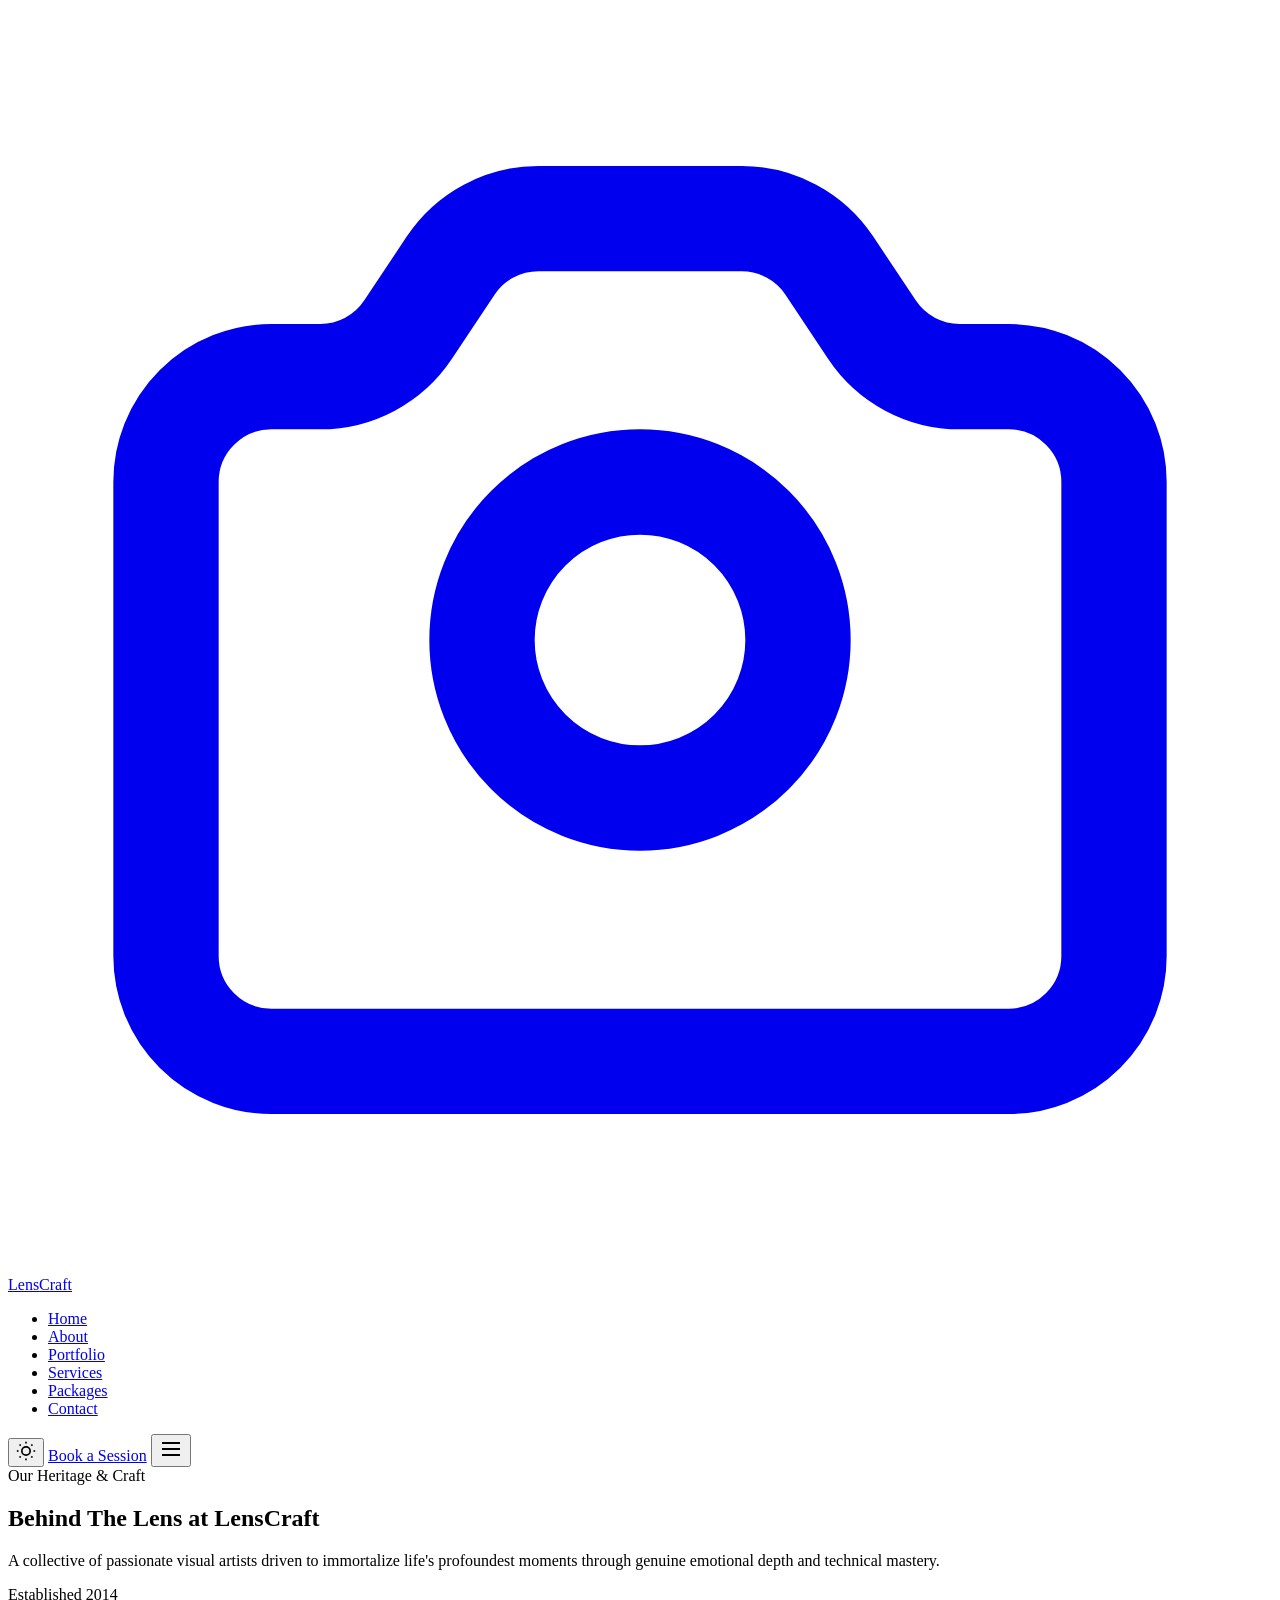
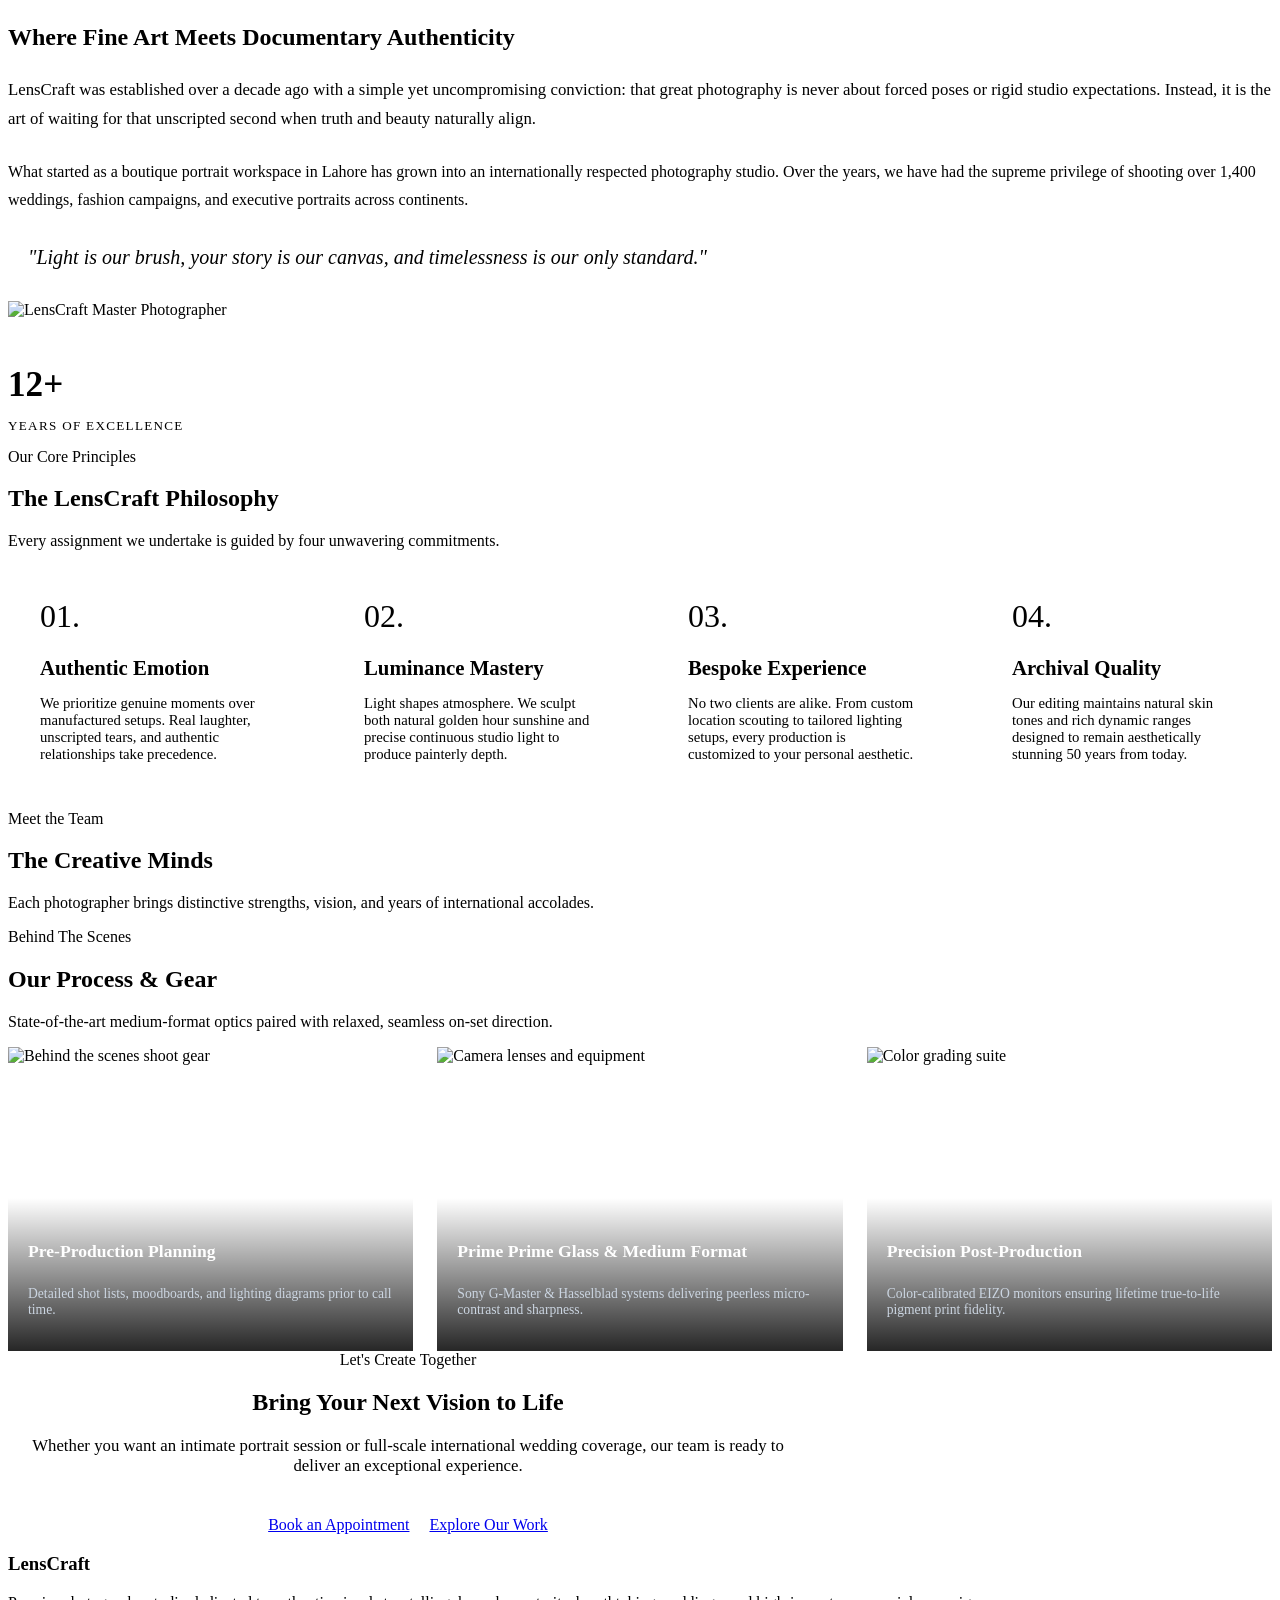
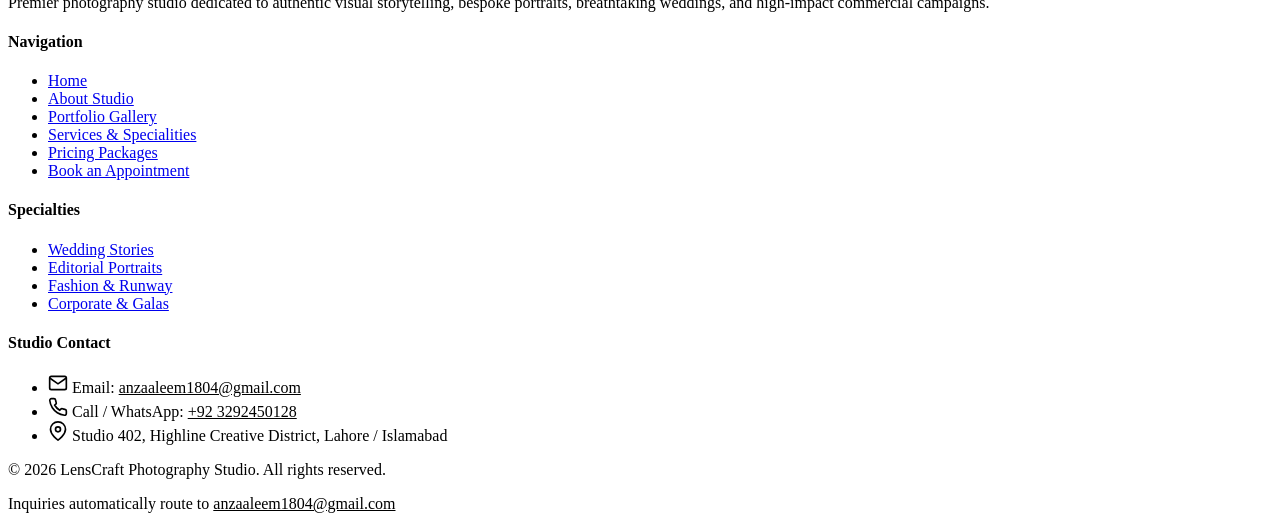
==== about.html @ 735a3389 "Add files via upload" ====
<!DOCTYPE html>
<html lang="en" data-theme="dark">
<head>
  <meta charset="UTF-8">
  <meta name="viewport" content="width=device-width, initial-scale=1.0">
  <title>About Us | LensCraft Photography Studio</title>
  <meta name="description" content="Discover the story, creative philosophy, and seasoned artists behind LensCraft Photography Studio.">
  <link rel="preconnect" href="https://fonts.googleapis.com">
  <link rel="preconnect" href="https://fonts.gstatic.com" crossorigin>
  <link href="https://fonts.googleapis.com/css2?family=Cormorant+Garamond:ital,wght@0,400;0,500;0,600;0,700;1,400&family=Plus+Jakarta+Sans:wght@300;400;500;600;700&display=swap" rel="stylesheet">
  <link rel="stylesheet" href="css/style.css">
  <link rel="stylesheet" href="css/components.css">
</head>
<body>

  <!-- Navigation Bar -->
  <header class="navbar">
    <div class="nav-container">
      <a href="index.html" class="nav-brand">
        <svg class="brand-icon" viewBox="0 0 24 24" fill="none" stroke="currentColor" stroke-width="2">
          <circle cx="12" cy="12" r="3"></circle>
          <path d="M3 9a2 2 0 0 1 2-2h.93a2 2 0 0 0 1.664-.89l.812-1.22A2 2 0 0 1 10.07 4h3.86a2 2 0 0 1 1.664.89l.812 1.22A2 2 0 0 0 18.07 7H19a2 2 0 0 1 2 2v9a2 2 0 0 1-2 2H5a2 2 0 0 1-2-2V9z"></path>
        </svg>
        Lens<span>Craft</span>
      </a>

      <ul class="nav-menu">
        <li><a href="index.html" class="nav-link">Home</a></li>
        <li><a href="about.html" class="nav-link active">About</a></li>
        <li><a href="portfolio.html" class="nav-link">Portfolio</a></li>
        <li><a href="services.html" class="nav-link">Services</a></li>
        <li><a href="packages.html" class="nav-link">Packages</a></li>
        <li><a href="contact.html" class="nav-link">Contact</a></li>
      </ul>

      <div class="nav-actions">
        <button class="theme-toggle-btn" aria-label="Toggle Dark/Light Mode" title="Toggle Theme">
          <svg class="icon-sun" width="20" height="20" viewBox="0 0 24 24" fill="none" stroke="currentColor" stroke-width="2">
            <circle cx="12" cy="12" r="5"></circle>
            <line x1="12" y1="1" x2="12" y2="3"></line>
            <line x1="12" y1="21" x2="12" y2="23"></line>
            <line x1="4.22" y1="4.22" x2="5.64" y2="5.64"></line>
            <line x1="18.36" y1="18.36" x2="19.78" y2="19.78"></line>
            <line x1="1" y1="12" x2="3" y2="12"></line>
            <line x1="21" y1="12" x2="23" y2="12"></line>
            <line x1="4.22" y1="19.78" x2="5.64" y2="18.36"></line>
            <line x1="18.36" y1="5.64" x2="19.78" y2="4.22"></line>
          </svg>
          <svg class="icon-moon" width="20" height="20" viewBox="0 0 24 24" fill="none" stroke="currentColor" stroke-width="2" style="display:none;">
            <path d="M21 12.79A9 9 0 1 1 11.21 3 7 7 0 0 0 21 12.79z"></path>
          </svg>
        </button>
        <a href="booking.html" class="btn btn-primary btn-sm">Book a Session</a>
        <button class="mobile-nav-toggle" aria-label="Open Navigation Menu">
          <svg width="24" height="24" viewBox="0 0 24 24" fill="none" stroke="currentColor" stroke-width="2">
            <line x1="3" y1="12" x2="21" y2="12"></line>
            <line x1="3" y1="6" x2="21" y2="6"></line>
            <line x1="3" y1="18" x2="21" y2="18"></line>
          </svg>
        </button>
      </div>
    </div>
  </header>

  <main>
    <!-- Page Header Banner -->
    <section class="page-banner">
      <div class="container">
        <span class="section-tag">Our Heritage & Craft</span>
        <h1>Behind The Lens at LensCraft</h1>
        <p>A collective of passionate visual artists driven to immortalize life's profoundest moments through genuine emotional depth and technical mastery.</p>
      </div>
    </section>

    <!-- Studio Story Section -->
    <section class="section">
      <div class="container">
        <div class="about-grid">
          <div>
            <span class="section-tag">Established 2014</span>
            <h2>Where Fine Art Meets Documentary Authenticity</h2>
            <p style="margin: 1.5rem 0; color: var(--text-muted); font-size: 1.05rem; line-height: 1.75;">
              LensCraft was established over a decade ago with a simple yet uncompromising conviction: that great photography is never about forced poses or rigid studio expectations. Instead, it is the art of waiting for that unscripted second when truth and beauty naturally align.
            </p>
            <p style="margin-bottom: 1.5rem; color: var(--text-muted); line-height: 1.75;">
              What started as a boutique portrait workspace in Lahore has grown into an internationally respected photography studio. Over the years, we have had the supreme privilege of shooting over 1,400 weddings, fashion campaigns, and executive portraits across continents.
            </p>
            <div style="border-left: 3px solid var(--accent-gold); padding-left: 1.25rem; margin: 2rem 0; font-style: italic; color: var(--text-main); font-family: var(--font-serif); font-size: 1.25rem;">
              "Light is our brush, your story is our canvas, and timelessness is our only standard."
            </div>
          </div>

          <div class="about-image-stack">
            <img src="https://images.unsplash.com/photo-1542038784456-1ea8e935640e?auto=format&fit=crop&w=800&q=80" alt="LensCraft Master Photographer" class="about-main-img">
            <div class="about-floating-badge">
              <h4 style="color:var(--accent-gold); font-size: 2.2rem; margin-bottom: 0.2rem;">12+</h4>
              <p style="font-size: 0.82rem; text-transform: uppercase; letter-spacing: 0.1em; color: var(--text-muted);">Years of Excellence</p>
            </div>
          </div>
        </div>
      </div>
    </section>

    <!-- Philosophy & Mission -->
    <section class="section section-alt">
      <div class="container">
        <div class="section-header">
          <span class="section-tag">Our Core Principles</span>
          <h2>The LensCraft Philosophy</h2>
          <p>Every assignment we undertake is guided by four unwavering commitments.</p>
        </div>

        <div style="display: grid; grid-template-columns: repeat(auto-fit, minmax(260px, 1fr)); gap: 2rem;">
          <div style="background:var(--bg-card); padding:2rem; border-radius:var(--radius-md); border:1px solid var(--border-color);">
            <div style="color:var(--accent-gold); font-size:2rem; font-family:var(--font-serif); margin-bottom:0.75rem;">01.</div>
            <h3 style="font-size:1.3rem; margin-bottom:0.5rem;">Authentic Emotion</h3>
            <p style="color:var(--text-muted); font-size:0.92rem;">We prioritize genuine moments over manufactured setups. Real laughter, unscripted tears, and authentic relationships take precedence.</p>
          </div>

          <div style="background:var(--bg-card); padding:2rem; border-radius:var(--radius-md); border:1px solid var(--border-color);">
            <div style="color:var(--accent-gold); font-size:2rem; font-family:var(--font-serif); margin-bottom:0.75rem;">02.</div>
            <h3 style="font-size:1.3rem; margin-bottom:0.5rem;">Luminance Mastery</h3>
            <p style="color:var(--text-muted); font-size:0.92rem;">Light shapes atmosphere. We sculpt both natural golden hour sunshine and precise continuous studio light to produce painterly depth.</p>
          </div>

          <div style="background:var(--bg-card); padding:2rem; border-radius:var(--radius-md); border:1px solid var(--border-color);">
            <div style="color:var(--accent-gold); font-size:2rem; font-family:var(--font-serif); margin-bottom:0.75rem;">03.</div>
            <h3 style="font-size:1.3rem; margin-bottom:0.5rem;">Bespoke Experience</h3>
            <p style="color:var(--text-muted); font-size:0.92rem;">No two clients are alike. From custom location scouting to tailored lighting setups, every production is customized to your personal aesthetic.</p>
          </div>

          <div style="background:var(--bg-card); padding:2rem; border-radius:var(--radius-md); border:1px solid var(--border-color);">
            <div style="color:var(--accent-gold); font-size:2rem; font-family:var(--font-serif); margin-bottom:0.75rem;">04.</div>
            <h3 style="font-size:1.3rem; margin-bottom:0.5rem;">Archival Quality</h3>
            <p style="color:var(--text-muted); font-size:0.92rem;">Our editing maintains natural skin tones and rich dynamic ranges designed to remain aesthetically stunning 50 years from today.</p>
          </div>
        </div>
      </div>
    </section>

    <!-- Photographer Profiles -->
    <section class="section">
      <div class="container">
        <div class="section-header">
          <span class="section-tag">Meet the Team</span>
          <h2>The Creative Minds</h2>
          <p>Each photographer brings distinctive strengths, vision, and years of international accolades.</p>
        </div>

        <div class="team-grid" id="aboutTeamGrid">
          <!-- Populated dynamically via JS -->
        </div>
      </div>
    </section>

    <!-- Behind the Scenes Section -->
    <section class="section section-alt">
      <div class="container">
        <div class="section-header">
          <span class="section-tag">Behind The Scenes</span>
          <h2>Our Process & Gear</h2>
          <p>State-of-the-art medium-format optics paired with relaxed, seamless on-set direction.</p>
        </div>

        <div style="display: grid; grid-template-columns: repeat(auto-fit, minmax(320px, 1fr)); gap: 1.5rem;">
          <div style="position:relative; aspect-ratio:4/3; border-radius:var(--radius-md); overflow:hidden; border:1px solid var(--border-color);">
            <img src="https://images.unsplash.com/photo-1452587925148-ce544e77e70d?auto=format&fit=crop&w=800&q=80" alt="Behind the scenes shoot gear" style="width:100%; height:100%; object-fit:cover;">
            <div style="position:absolute; bottom:0; left:0; right:0; padding:1.25rem; background:linear-gradient(transparent, rgba(0,0,0,0.85)); color:#fff;">
              <h4 style="font-size:1.1rem; color:#fff;">Pre-Production Planning</h4>
              <p style="font-size:0.85rem; color:#cbd5e1;">Detailed shot lists, moodboards, and lighting diagrams prior to call time.</p>
            </div>
          </div>

          <div style="position:relative; aspect-ratio:4/3; border-radius:var(--radius-md); overflow:hidden; border:1px solid var(--border-color);">
            <img src="https://images.unsplash.com/photo-1471341971476-ae15ff5dd4ea?auto=format&fit=crop&w=800&q=80" alt="Camera lenses and equipment" style="width:100%; height:100%; object-fit:cover;">
            <div style="position:absolute; bottom:0; left:0; right:0; padding:1.25rem; background:linear-gradient(transparent, rgba(0,0,0,0.85)); color:#fff;">
              <h4 style="font-size:1.1rem; color:#fff;">Prime Prime Glass & Medium Format</h4>
              <p style="font-size:0.85rem; color:#cbd5e1;">Sony G-Master & Hasselblad systems delivering peerless micro-contrast and sharpness.</p>
            </div>
          </div>

          <div style="position:relative; aspect-ratio:4/3; border-radius:var(--radius-md); overflow:hidden; border:1px solid var(--border-color);">
            <img src="https://images.unsplash.com/photo-1542744094-3a31f272c490?auto=format&fit=crop&w=800&q=80" alt="Color grading suite" style="width:100%; height:100%; object-fit:cover;">
            <div style="position:absolute; bottom:0; left:0; right:0; padding:1.25rem; background:linear-gradient(transparent, rgba(0,0,0,0.85)); color:#fff;">
              <h4 style="font-size:1.1rem; color:#fff;">Precision Post-Production</h4>
              <p style="font-size:0.85rem; color:#cbd5e1;">Color-calibrated EIZO monitors ensuring lifetime true-to-life pigment print fidelity.</p>
            </div>
          </div>
        </div>
      </div>
    </section>

    <!-- Studio Statistics & CTA -->
    <section class="section" style="text-align: center;">
      <div class="container" style="max-width: 800px;">
        <span class="section-tag">Let's Create Together</span>
        <h2>Bring Your Next Vision to Life</h2>
        <p style="color:var(--text-muted); font-size:1.05rem; margin:1.25rem 0 2.5rem 0;">
          Whether you want an intimate portrait session or full-scale international wedding coverage, our team is ready to deliver an exceptional experience.
        </p>
        <div style="display:flex; justify-content:center; gap:1.25rem; flex-wrap:wrap;">
          <a href="booking.html" class="btn btn-primary">Book an Appointment</a>
          <a href="portfolio.html" class="btn btn-outline">Explore Our Work</a>
        </div>
      </div>
    </section>
  </main>

  <!-- Global Footer -->
  <footer class="footer">
    <div class="container">
      <div class="footer-grid">
        <div class="footer-brand">
          <h3>Lens<span>Craft</span></h3>
          <p>Premier photography studio dedicated to authentic visual storytelling, bespoke portraits, breathtaking weddings, and high-impact commercial campaigns.</p>
        </div>

        <div>
          <h4 class="footer-title">Navigation</h4>
          <ul class="footer-links">
            <li><a href="index.html">Home</a></li>
            <li><a href="about.html">About Studio</a></li>
            <li><a href="portfolio.html">Portfolio Gallery</a></li>
            <li><a href="services.html">Services & Specialities</a></li>
            <li><a href="packages.html">Pricing Packages</a></li>
            <li><a href="booking.html">Book an Appointment</a></li>
          </ul>
        </div>

        <div>
          <h4 class="footer-title">Specialties</h4>
          <ul class="footer-links">
            <li><a href="portfolio.html?cat=wedding">Wedding Stories</a></li>
            <li><a href="portfolio.html?cat=portrait">Editorial Portraits</a></li>
            <li><a href="portfolio.html?cat=fashion">Fashion & Runway</a></li>
            <li><a href="portfolio.html?cat=event">Corporate & Galas</a></li>
          </ul>
        </div>

        <div>
          <h4 class="footer-title">Studio Contact</h4>
          <ul class="footer-contact-list">
            <li>
              <svg width="20" height="20" viewBox="0 0 24 24" fill="none" stroke="currentColor" stroke-width="2"><path d="M4 4h16c1.1 0 2 .9 2 2v12c0 1.1-.9 2-2 2H4c-1.1 0-2-.9-2-2V6c0-1.1.9-2 2-2z"></path><polyline points="22,6 12,13 2,6"></polyline></svg>
              <span>Email: <a href="mailto:anzaaleem1804@gmail.com" style="color:var(--accent-gold); font-weight:500;">anzaaleem1804@gmail.com</a></span>
            </li>
            <li>
              <svg width="20" height="20" viewBox="0 0 24 24" fill="none" stroke="currentColor" stroke-width="2"><path d="M22 16.92v3a2 2 0 0 1-2.18 2 19.79 19.79 0 0 1-8.63-3.07 19.5 19.5 0 0 1-6-6 19.79 19.79 0 0 1-3.07-8.67A2 2 0 0 1 4.11 2h3a2 2 0 0 1 2 1.72 12.84 12.84 0 0 0 .7 2.81 2 2 0 0 1-.45 2.11L8.09 9.91a16 16 0 0 0 6 6l1.27-1.27a2 2 0 0 1 2.11-.45 12.84 12.84 0 0 0 2.81.7A2 2 0 0 1 22 16.92z"></path></svg>
              <span>Call / WhatsApp: <a href="tel:+923292450128" style="color:var(--accent-gold); font-weight:500;">+92 3292450128</a></span>
            </li>
            <li>
              <svg width="20" height="20" viewBox="0 0 24 24" fill="none" stroke="currentColor" stroke-width="2"><path d="M21 10c0 7-9 13-9 13s-9-6-9-13a9 9 0 0 1 18 0z"></path><circle cx="12" cy="10" r="3"></circle></svg>
              <span>Studio 402, Highline Creative District, Lahore / Islamabad</span>
            </li>
          </ul>
        </div>
      </div>

      <div class="footer-bottom">
        <p>&copy; 2026 LensCraft Photography Studio. All rights reserved.</p>
        <p>Inquiries automatically route to <a href="mailto:anzaaleem1804@gmail.com" style="color:var(--accent-gold);">anzaaleem1804@gmail.com</a></p>
      </div>
    </div>
  </footer>

  <script src="js/data.js"></script>
  <script src="js/app.js"></script>
  <script src="js/chatbot.js"></script>
  <script>
    document.addEventListener('DOMContentLoaded', () => {
      const teamGrid = document.getElementById('aboutTeamGrid');
      teamGrid.innerHTML = LENSCRAFT_DATA.team.map(member => `
        <div class="team-card">
          <div class="team-img-wrap">
            <img src="${member.image}" alt="${member.name}" loading="lazy">
          </div>
          <div class="team-info">
            <h3>${member.name}</h3>
            <div class="team-role">${member.role}</div>
            <p class="team-bio">${member.bio}</p>
          </div>
        </div>
      `).join('');
    });
  </script>
</body>
</html>
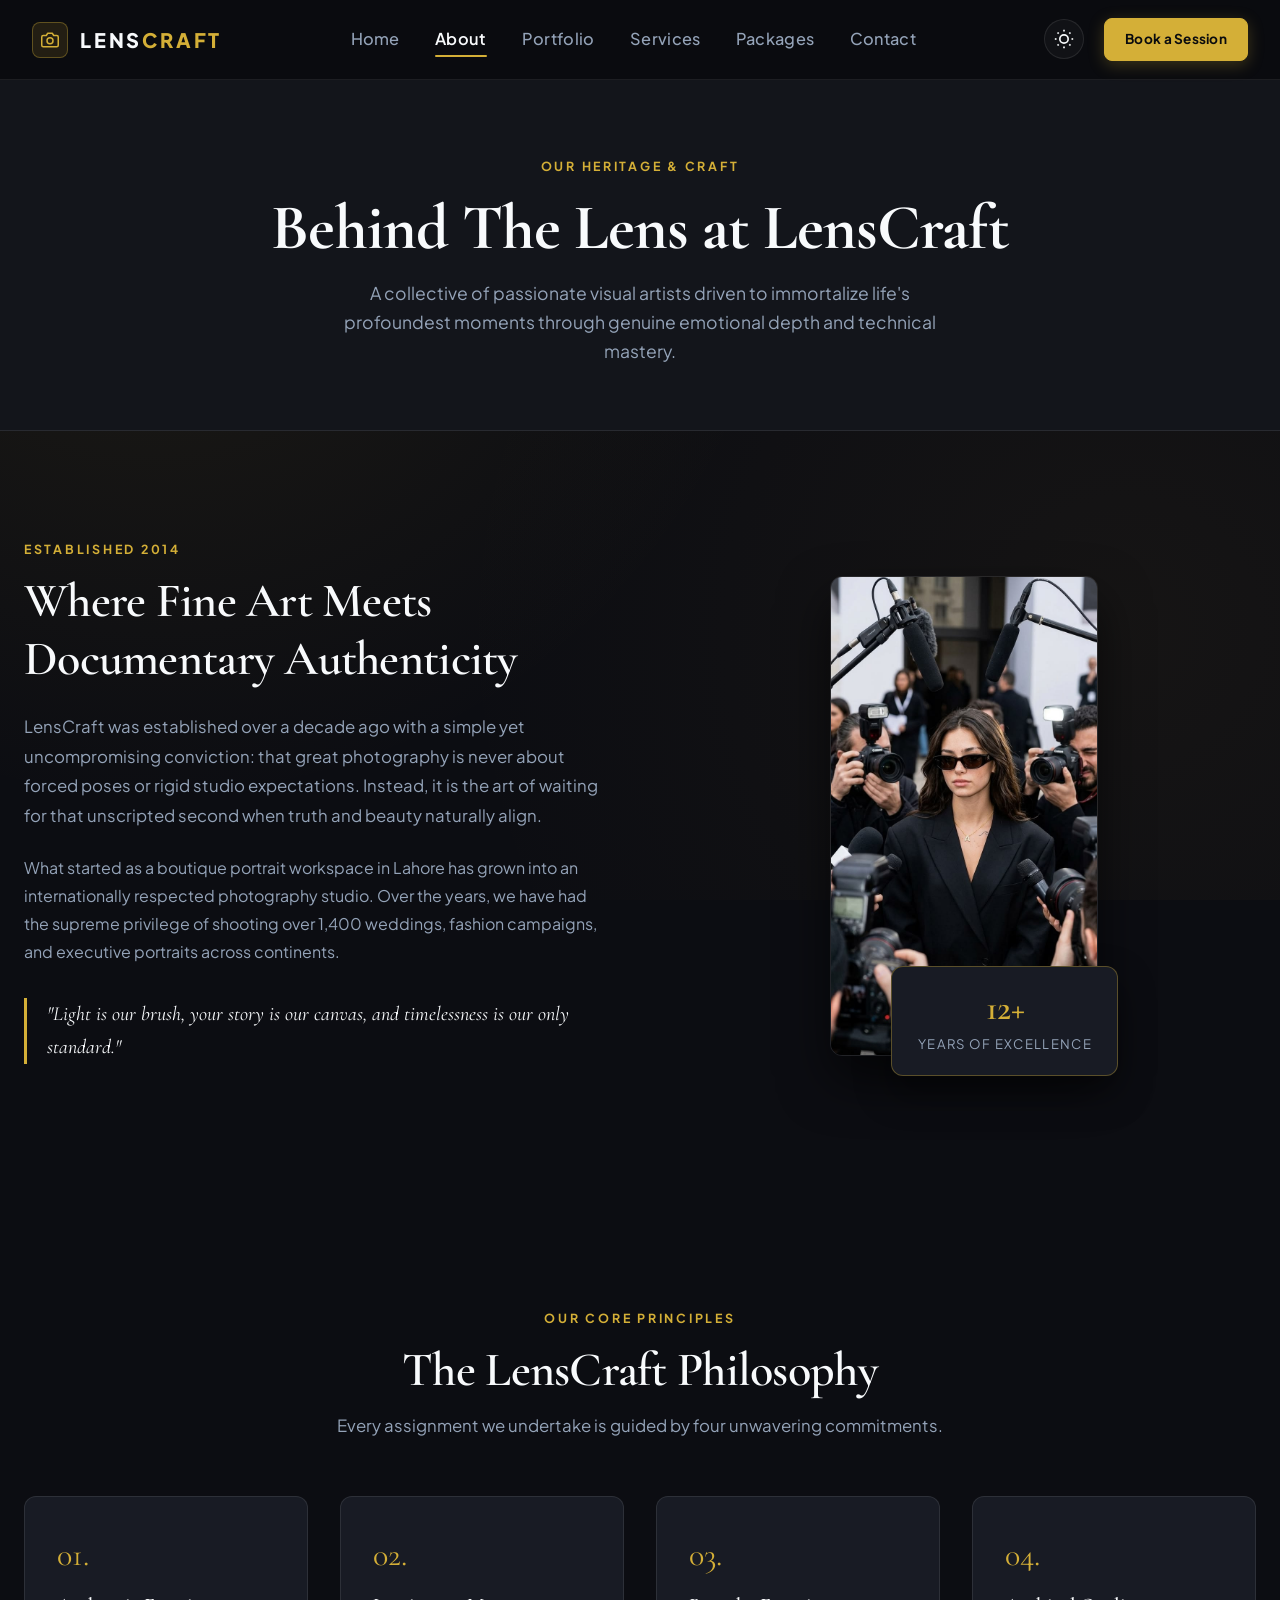
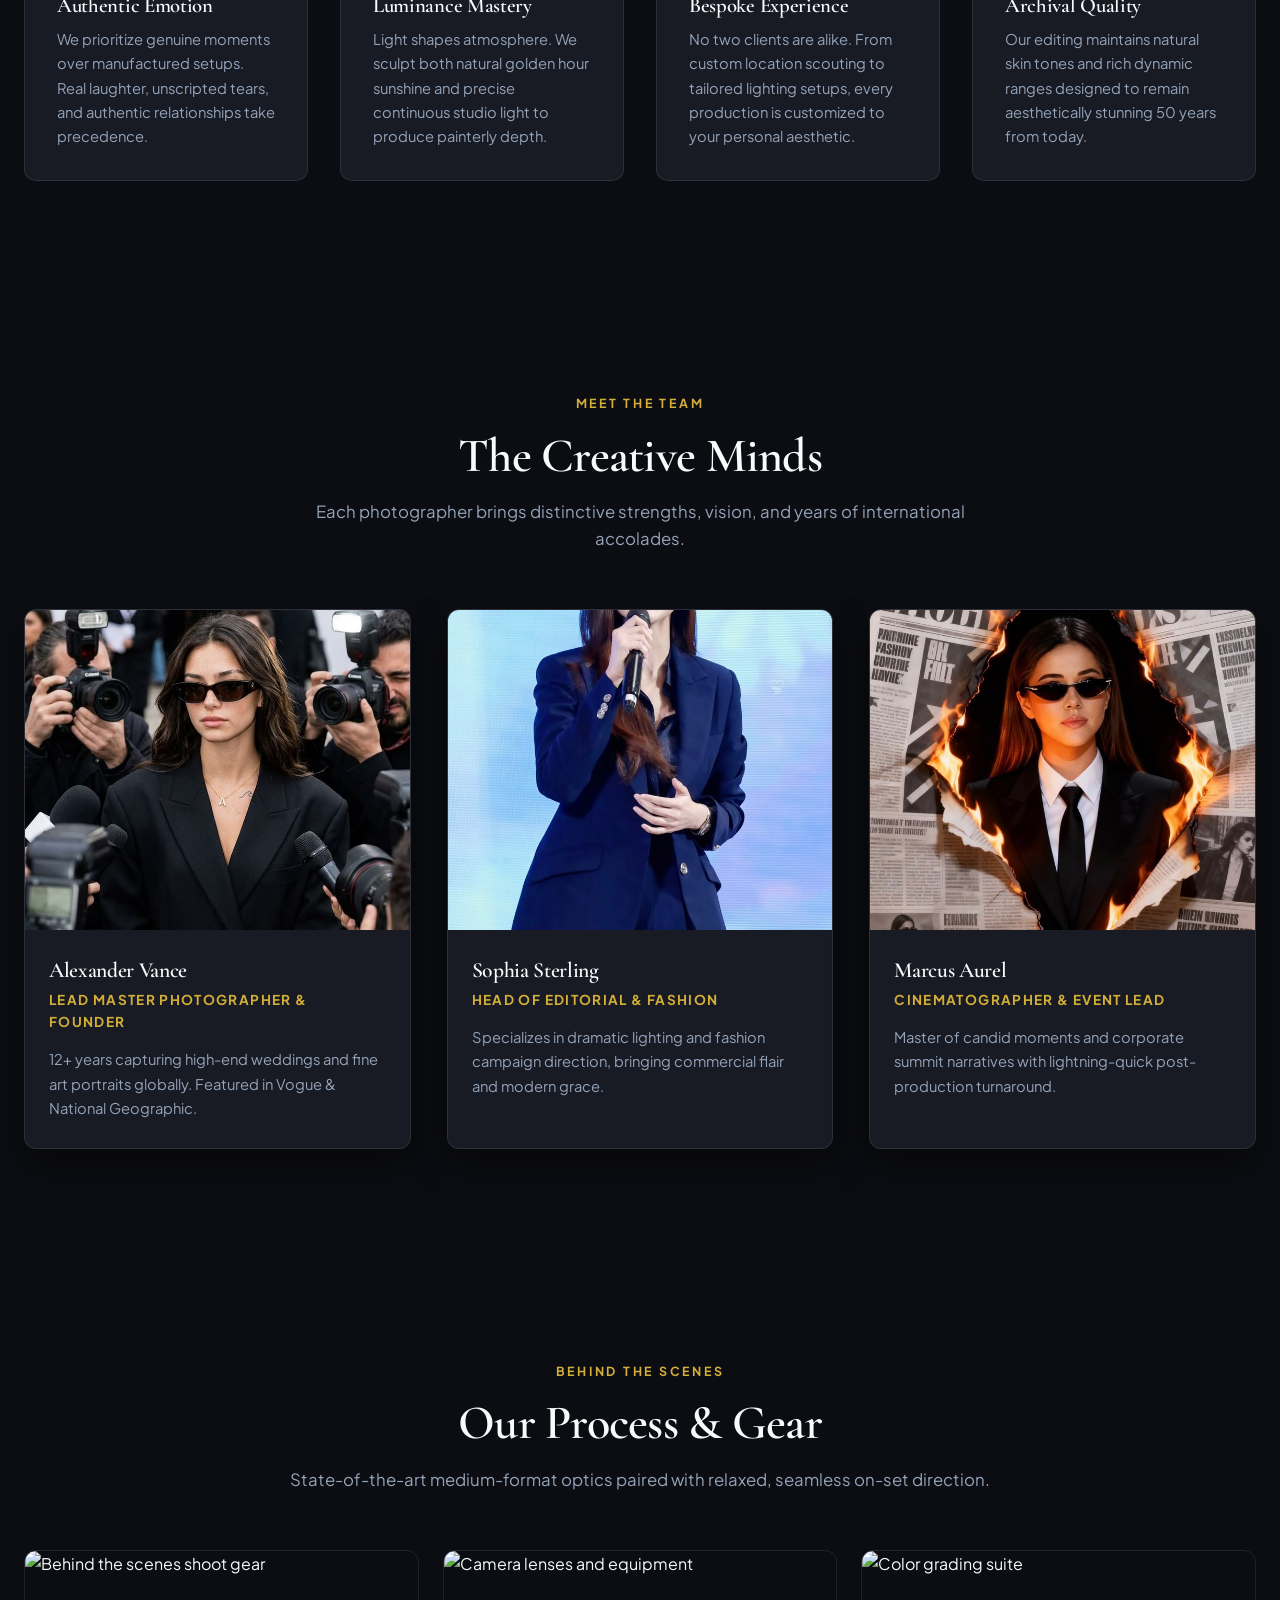
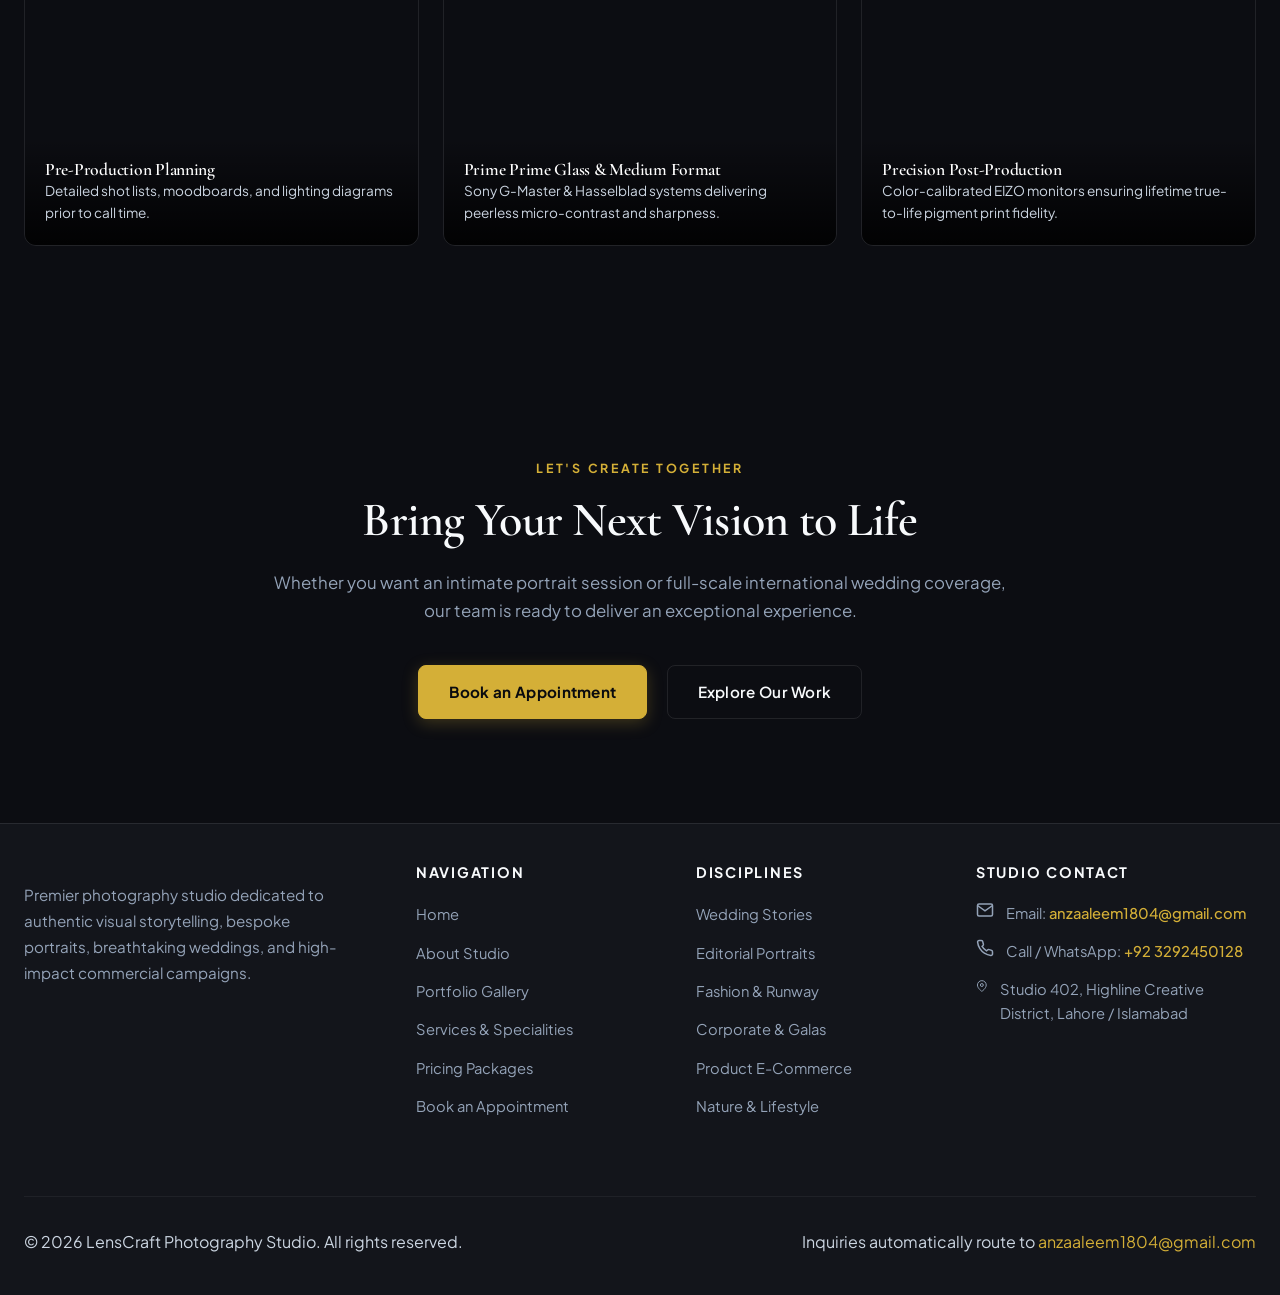
==== commit 3b3c45fe: "version 1.9" ====
--- a/about.html
+++ b/about.html
@@ -1,4 +1,4 @@
-<!DOCTYPE html>
+﻿<!DOCTYPE html>
 <html lang="en" data-theme="dark">
 <head>
   <meta charset="UTF-8">
@@ -7,9 +7,9 @@
   <meta name="description" content="Discover the story, creative philosophy, and seasoned artists behind LensCraft Photography Studio.">
   <link rel="preconnect" href="https://fonts.googleapis.com">
   <link rel="preconnect" href="https://fonts.gstatic.com" crossorigin>
-  <link href="https://fonts.googleapis.com/css2?family=Cormorant+Garamond:ital,wght@0,400;0,500;0,600;0,700;1,400&family=Plus+Jakarta+Sans:wght@300;400;500;600;700&display=swap" rel="stylesheet">
-  <link rel="stylesheet" href="css/style.css">
-  <link rel="stylesheet" href="css/components.css">
+  <link href="https://fonts.googleapis.com/css2?family=Cormorant+Garamond:ital,wght@0,400;0,500;0,600;0,700;1,400&family=Plus+Jakarta+Sans:wght@300;400;500;600;700;800" rel="stylesheet">
+  <link rel="stylesheet" href="css/style.css?v=1794331315">
+  <link rel="stylesheet" href="css/components.css?v=1794331315">
 </head>
 <body>
 
@@ -17,11 +17,13 @@
   <header class="navbar">
     <div class="nav-container">
       <a href="index.html" class="nav-brand">
-        <svg class="brand-icon" viewBox="0 0 24 24" fill="none" stroke="currentColor" stroke-width="2">
-          <circle cx="12" cy="12" r="3"></circle>
-          <path d="M3 9a2 2 0 0 1 2-2h.93a2 2 0 0 0 1.664-.89l.812-1.22A2 2 0 0 1 10.07 4h3.86a2 2 0 0 1 1.664.89l.812 1.22A2 2 0 0 0 18.07 7H19a2 2 0 0 1 2 2v9a2 2 0 0 1-2 2H5a2 2 0 0 1-2-2V9z"></path>
-        </svg>
-        Lens<span>Craft</span>
+        <span class="brand-monogram">
+          <svg viewBox="0 0 24 24" fill="none" stroke="currentColor" stroke-width="2" stroke-linecap="round" stroke-linejoin="round">
+            <path d="M23 19a2 2 0 0 1-2 2H3a2 2 0 0 1-2-2V8a2 2 0 0 1 2-2h4l2-3h6l2 3h4a2 2 0 0 1 2 2z"></path>
+            <circle cx="12" cy="13" r="4"></circle>
+          </svg>
+        </span>
+        <span class="brand-text">LENS<span>CRAFT</span></span>
       </a>
 
       <ul class="nav-menu">
@@ -91,7 +93,7 @@
           </div>
 
           <div class="about-image-stack">
-            <img src="https://images.unsplash.com/photo-1542038784456-1ea8e935640e?auto=format&fit=crop&w=800&q=80" alt="LensCraft Master Photographer" class="about-main-img">
+            <img src="images/potra 2.jpeg" alt="LensCraft Master Photographer" class="about-main-img">
             <div class="about-floating-badge">
               <h4 style="color:var(--accent-gold); font-size: 2.2rem; margin-bottom: 0.2rem;">12+</h4>
               <p style="font-size: 0.82rem; text-transform: uppercase; letter-spacing: 0.1em; color: var(--text-muted);">Years of Excellence</p>
@@ -207,65 +209,66 @@
   </main>
 
   <!-- Global Footer -->
-  <footer class="footer">
-    <div class="container">
-      <div class="footer-grid">
-        <div class="footer-brand">
-          <h3>Lens<span>Craft</span></h3>
-          <p>Premier photography studio dedicated to authentic visual storytelling, bespoke portraits, breathtaking weddings, and high-impact commercial campaigns.</p>
-        </div>
-
-        <div>
-          <h4 class="footer-title">Navigation</h4>
-          <ul class="footer-links">
-            <li><a href="index.html">Home</a></li>
-            <li><a href="about.html">About Studio</a></li>
-            <li><a href="portfolio.html">Portfolio Gallery</a></li>
-            <li><a href="services.html">Services & Specialities</a></li>
-            <li><a href="packages.html">Pricing Packages</a></li>
-            <li><a href="booking.html">Book an Appointment</a></li>
-          </ul>
-        </div>
-
-        <div>
-          <h4 class="footer-title">Specialties</h4>
-          <ul class="footer-links">
-            <li><a href="portfolio.html?cat=wedding">Wedding Stories</a></li>
-            <li><a href="portfolio.html?cat=portrait">Editorial Portraits</a></li>
-            <li><a href="portfolio.html?cat=fashion">Fashion & Runway</a></li>
-            <li><a href="portfolio.html?cat=event">Corporate & Galas</a></li>
-          </ul>
-        </div>
-
-        <div>
-          <h4 class="footer-title">Studio Contact</h4>
-          <ul class="footer-contact-list">
-            <li>
-              <svg width="20" height="20" viewBox="0 0 24 24" fill="none" stroke="currentColor" stroke-width="2"><path d="M4 4h16c1.1 0 2 .9 2 2v12c0 1.1-.9 2-2 2H4c-1.1 0-2-.9-2-2V6c0-1.1.9-2 2-2z"></path><polyline points="22,6 12,13 2,6"></polyline></svg>
-              <span>Email: <a href="mailto:anzaaleem1804@gmail.com" style="color:var(--accent-gold); font-weight:500;">anzaaleem1804@gmail.com</a></span>
-            </li>
-            <li>
-              <svg width="20" height="20" viewBox="0 0 24 24" fill="none" stroke="currentColor" stroke-width="2"><path d="M22 16.92v3a2 2 0 0 1-2.18 2 19.79 19.79 0 0 1-8.63-3.07 19.5 19.5 0 0 1-6-6 19.79 19.79 0 0 1-3.07-8.67A2 2 0 0 1 4.11 2h3a2 2 0 0 1 2 1.72 12.84 12.84 0 0 0 .7 2.81 2 2 0 0 1-.45 2.11L8.09 9.91a16 16 0 0 0 6 6l1.27-1.27a2 2 0 0 1 2.11-.45 12.84 12.84 0 0 0 2.81.7A2 2 0 0 1 22 16.92z"></path></svg>
-              <span>Call / WhatsApp: <a href="tel:+923292450128" style="color:var(--accent-gold); font-weight:500;">+92 3292450128</a></span>
-            </li>
-            <li>
-              <svg width="20" height="20" viewBox="0 0 24 24" fill="none" stroke="currentColor" stroke-width="2"><path d="M21 10c0 7-9 13-9 13s-9-6-9-13a9 9 0 0 1 18 0z"></path><circle cx="12" cy="10" r="3"></circle></svg>
-              <span>Studio 402, Highline Creative District, Lahore / Islamabad</span>
-            </li>
-          </ul>
-        </div>
-      </div>
-
-      <div class="footer-bottom">
-        <p>&copy; 2026 LensCraft Photography Studio. All rights reserved.</p>
-        <p>Inquiries automatically route to <a href="mailto:anzaaleem1804@gmail.com" style="color:var(--accent-gold);">anzaaleem1804@gmail.com</a></p>
-      </div>
-    </div>
-  </footer>
+    <footer class="footer">
+      <div class="container">
+        <div class="footer-grid">
+          <div class="footer-brand">
+            <p>Premier photography studio dedicated to authentic visual storytelling, bespoke portraits, breathtaking weddings, and high-impact commercial campaigns.</p>
+          </div>
+
+          <div>
+            <h4 class="footer-title">Navigation</h4>
+            <ul class="footer-links">
+              <li><a href="index.html">Home</a></li>
+              <li><a href="about.html">About Studio</a></li>
+              <li><a href="portfolio.html">Portfolio Gallery</a></li>
+              <li><a href="services.html">Services & Specialities</a></li>
+              <li><a href="packages.html">Pricing Packages</a></li>
+              <li><a href="booking.html">Book an Appointment</a></li>
+            </ul>
+          </div>
+
+          <div>
+            <h4 class="footer-title">Disciplines</h4>
+            <ul class="footer-links">
+              <li><a href="portfolio.html?cat=wedding">Wedding Stories</a></li>
+              <li><a href="portfolio.html?cat=portrait">Editorial Portraits</a></li>
+              <li><a href="portfolio.html?cat=fashion">Fashion & Runway</a></li>
+              <li><a href="portfolio.html?cat=event">Corporate & Galas</a></li>
+              <li><a href="portfolio.html?cat=product">Product E-Commerce</a></li>
+              <li><a href="portfolio.html?cat=lifestyle">Nature & Lifestyle</a></li>
+            </ul>
+          </div>
+
+          <div>
+            <h4 class="footer-title">Studio Contact</h4>
+            <ul class="footer-contact-list">
+              <li>
+                <svg width="18" height="18" viewBox="0 0 24 24" fill="none" stroke="currentColor" stroke-width="2"><path d="M4 4h16c1.1 0 2 .9 2 2v12c0 1.1-.9 2-2 2H4c-1.1 0-2-.9-2-2V6c0-1.1.9-2 2-2z"></path><polyline points="22,6 12,13 2,6"></polyline></svg>
+                <span>Email: <a href="mailto:anzaaleem1804@gmail.com" style="color:var(--accent-gold); font-weight:500;">anzaaleem1804@gmail.com</a></span>
+              </li>
+              <li>
+                <svg width="18" height="18" viewBox="0 0 24 24" fill="none" stroke="currentColor" stroke-width="2"><path d="M22 16.92v3a2 2 0 0 1-2.18 2 19.79 19.79 0 0 1-8.63-3.07 19.5 19.5 0 0 1-6-6 19.79 19.79 0 0 1-3.07-8.67A2 2 0 0 1 4.11 2h3a2 2 0 0 1 2 1.72 12.84 12.84 0 0 0 .7 2.81 2 2 0 0 1-.45 2.11L8.09 9.91a16 16 0 0 0 6 6l1.27-1.27a2 2 0 0 1 2.11-.45 12.84 12.84 0 0 0 2.81.7A2 2 0 0 1 22 16.92z"></path></svg>
+                <span>Call / WhatsApp: <a href="tel:+923292450128" style="color:var(--accent-gold); font-weight:500;">+92 3292450128</a></span>
+              </li>
+              <li>
+                <svg width="18" height="18" viewBox="0 0 24 24" fill="none" stroke="currentColor" stroke-width="2"><path d="M21 10c0 7-9 13-9 13s-9-6-9-13a9 9 0 0 1 18 0z"></path><circle cx="12" cy="10" r="3"></circle></svg>
+                <span>Studio 402, Highline Creative District, Lahore / Islamabad</span>
+              </li>
+            </ul>
+          </div>
+        </div>
+
+        <div class="footer-bottom">
+          <p>© 2026 LensCraft Photography Studio. All rights reserved.</p>
+          <p>Inquiries automatically route to <a href="mailto:anzaaleem1804@gmail.com" style="color:var(--accent-gold);">anzaaleem1804@gmail.com</a></p>
+        </div>
+      </div>
+    </footer>
 
   <script src="js/data.js"></script>
-  <script src="js/app.js"></script>
-  <script src="js/chatbot.js"></script>
+  <script src="js/app.js?v=1794331315"></script>
+  
   <script>
     document.addEventListener('DOMContentLoaded', () => {
       const teamGrid = document.getElementById('aboutTeamGrid');
@@ -288,3 +291,4 @@
 
 
 
+
--- a/css/style.css
+++ b/css/style.css
@@ -0,0 +1,903 @@
+﻿/* Absolute focus & outline removal across all browsers and states */
+*,
+*:focus,
+*:focus-visible,
+*:focus-within,
+*:active,
+*:hover {
+  outline: none !important;
+  outline-color: transparent !important;
+  outline-width: 0 !important;
+  outline-style: none !important;
+  -webkit-tap-highlight-color: transparent !important;
+}
+
+a, button, input, select, textarea {
+  outline: none !important;
+  -webkit-focus-ring-color: transparent !important;
+}
+/* ==========================================================================
+   LensCraft Photography Studio - Master Theme & Base Stylesheet
+   Designed for High-End Editorial Luxury & Flawless Light/Dark Aesthetics
+   ========================================================================== */
+
+/* Google Fonts Import */
+@import url('https://fonts.googleapis.com/css2?family=Cormorant+Garamond:ital,wght@0,400;0,500;0,600;0,700;1,400;1,600&family=Plus+Jakarta+Sans:wght@300;400;500;600;700;800&display=swap');
+
+:root {
+  /* ================== DARK LUXURY THEME ================== */
+  --bg-primary: #0c0d12;
+  --bg-secondary: #13151b;
+  --bg-card: #181b24;
+  --bg-card-hover: #1f232e;
+  --bg-card-subtle: rgba(255, 255, 255, 0.03);
+  
+  --text-main: #f8fafc;
+  --text-secondary: #cbd5e1;
+  --text-muted: #94a3b8;
+  --text-dim: #64748b;
+  
+  /* Rich Champagne Gold */
+  --accent-gold: #d4af37;
+  --accent-gold-hover: #e5c158;
+  --accent-gold-light: rgba(212, 175, 55, 0.12);
+  --accent-gold-glow: rgba(212, 175, 55, 0.25);
+  --gold-gradient: linear-gradient(135deg, #f6d365 0%, #d4af37 50%, #9e7529 100%);
+  
+  /* Subtle Atmospheric Ambient Glows - Editorial Luxury */
+  --ambient-glow-1: radial-gradient(circle at 12% 18%, rgba(212, 175, 55, 0.09) 0%, transparent 48%);
+  --ambient-glow-2: radial-gradient(circle at 88% 70%, rgba(180, 140, 60, 0.06) 0%, transparent 52%);
+  
+  --border-color: rgba(255, 255, 255, 0.09);
+  --border-subtle: rgba(255, 255, 255, 0.05);
+  --border-gold: rgba(212, 175, 55, 0.35);
+  
+  --nav-bg: rgba(10, 11, 14, 0.88);
+  --nav-border: rgba(255, 255, 255, 0.08);
+  
+  --card-shadow: 0 16px 36px rgba(0, 0, 0, 0.45);
+  --frame-shadow: 0 24px 50px rgba(0, 0, 0, 0.6);
+  --gold-glow: 0 0 25px rgba(212, 175, 55, 0.22);
+  
+  /* Typography */
+  --font-serif: 'Cormorant Garamond', 'Playfair Display', Georgia, serif;
+  --font-sans: 'Plus Jakarta Sans', -apple-system, BlinkMacSystemFont, 'Segoe UI', Roboto, sans-serif;
+  
+  --radius-xs: 4px;
+  --radius-sm: 8px;
+  --radius-md: 12px;
+  --radius-lg: 18px;
+  --radius-full: 9999px;
+  
+  --transition-fast: 0.2s cubic-bezier(0.16, 1, 0.3, 1);
+  --transition-smooth: 0.3s cubic-bezier(0.16, 1, 0.3, 1);
+}
+
+/* ================== LIGHT GALLERY THEME ================== */
+[data-theme="light"] {
+  --bg-primary: #faf8f5;
+  --bg-secondary: #f2eee9;
+  --bg-card: #ffffff;
+  --bg-card-hover: #ffffff;
+  --bg-card-subtle: rgba(0, 0, 0, 0.02);
+  
+  --text-main: #16181f;
+  --text-secondary: #2d333e;
+  --text-muted: #576171;
+  --text-dim: #8892a0;
+  
+  /* Pure warm luxury bronze gold */
+  --accent-gold: #b38222;
+  --accent-gold-hover: #966b16;
+  --accent-gold-light: rgba(179, 130, 34, 0.12);
+  --accent-gold-glow: rgba(179, 130, 34, 0.22);
+  --gold-gradient: linear-gradient(135deg, #c9962a 0%, #b38222 55%, #855c11 100%);
+  
+  --ambient-glow-1: radial-gradient(circle at 15% 15%, rgba(212, 175, 55, 0.07) 0%, transparent 50%);
+  --ambient-glow-2: radial-gradient(circle at 85% 75%, rgba(220, 205, 180, 0.35) 0%, transparent 55%);
+  
+  --border-color: rgba(20, 23, 29, 0.1);
+  --border-subtle: rgba(20, 23, 29, 0.05);
+  --border-gold: rgba(166, 124, 30, 0.35);
+  
+  --nav-bg: rgba(248, 246, 240, 0.92);
+  --nav-border: rgba(20, 23, 29, 0.08);
+  
+  --card-shadow: 0 12px 30px rgba(0, 0, 0, 0.06);
+  --frame-shadow: 0 20px 45px rgba(20, 23, 29, 0.12);
+  --gold-glow: 0 0 20px rgba(166, 124, 30, 0.15);
+}
+
+/* ================== CSS RESET & CORE ================== */
+*, *::before, *::after {
+  box-sizing: border-box;
+  margin: 0;
+  padding: 0;
+  -webkit-tap-highlight-color: transparent; /* Removes mobile tap box */
+}
+
+/* Eliminate outline / focus box on mouse click across all interactive elements */
+a:focus:not(:focus-visible),
+button:focus:not(:focus-visible),
+input:focus:not(:focus-visible),
+select:focus:not(:focus-visible),
+textarea:focus:not(:focus-visible),
+[tabindex]:focus:not(:focus-visible) {
+  outline: none !important;
+  box-shadow: none !important;
+}
+
+:focus {
+  outline: none;
+}
+
+html {
+  font-size: 16px;
+  scroll-behavior: smooth;
+  overflow-y: scroll; /* Locks vertical scrollbar gutter permanently to eliminate screen jitter */
+}
+
+body {
+  font-family: var(--font-sans);
+  background-color: var(--bg-primary);
+  color: var(--text-main);
+  line-height: 1.65;
+  -webkit-font-smoothing: antialiased;
+  -moz-osx-font-smoothing: grayscale;
+  background-image: var(--ambient-glow-1), var(--ambient-glow-2);
+  background-attachment: fixed;
+  background-repeat: no-repeat;
+  transition: background-color var(--transition-smooth), color var(--transition-smooth);
+}
+
+/* Typography Hierarchy */
+h1, h2, h3, h4, h5, h6 {
+  font-family: var(--font-serif);
+  color: var(--text-main);
+  font-weight: 600;
+  letter-spacing: -0.015em;
+  line-height: 1.2;
+}
+
+h1 { font-size: clamp(2.5rem, 5vw, 4.2rem); font-weight: 700; }
+h2 { font-size: clamp(2rem, 3.8vw, 3rem); }
+h3 { font-size: clamp(1.4rem, 2.4vw, 1.85rem); }
+h4 { font-size: 1.25rem; font-weight: 600; }
+
+p {
+  color: var(--text-secondary);
+  font-size: 1rem;
+}
+
+a {
+  color: inherit;
+  text-decoration: none;
+  transition: color var(--transition-fast);
+}
+
+img {
+  max-width: 100%;
+  height: auto;
+  display: block;
+}
+
+ul {
+  list-style: none;
+}
+
+/* Layout Utilities */
+.container {
+  width: 100%;
+  max-width: 1280px;
+  margin: 0 auto;
+  padding: 0 1.5rem;
+}
+
+.section {
+  padding: 6.5rem 0;
+  position: relative;
+}
+
+.section-header {
+  text-align: center;
+  max-width: 720px;
+  margin: 0 auto 3.5rem auto;
+}
+
+.section-header h2 {
+  margin-bottom: 0.85rem;
+}
+
+.section-header p {
+  color: var(--text-muted);
+  font-size: 1.05rem;
+  line-height: 1.6;
+}
+
+/* Luxury Editorial Tags & Badges */
+.section-tag, .gold-subtitle {
+  display: inline-block;
+  font-family: var(--font-sans);
+  color: var(--accent-gold);
+  font-size: 0.78rem;
+  font-weight: 700;
+  text-transform: uppercase;
+  letter-spacing: 0.22em;
+  margin-bottom: 0.85rem;
+}
+
+.text-gold-gradient {
+  background: var(--gold-gradient);
+  -webkit-background-clip: text;
+  -webkit-text-fill-color: transparent;
+  display: inline-block;
+}
+
+/* ================== NAVIGATION BAR ================== */
+.navbar {
+  position: fixed;
+  top: 0;
+  left: 0;
+  width: 100%;
+  height: 80px;
+  background-color: var(--nav-bg);
+  backdrop-filter: blur(14px);
+  -webkit-backdrop-filter: blur(14px);
+  border-bottom: 1px solid var(--nav-border);
+  z-index: 1000;
+  transition: background-color var(--transition-smooth), border-color var(--transition-smooth);
+}
+
+.nav-container {
+  max-width: 1320px;
+  height: 100%;
+  margin: 0 auto;
+  padding: 0 2rem;
+  display: flex;
+  align-items: center;
+  justify-content: space-between;
+}
+
+/* Sleek Minimalist Brand Logo */
+.nav-brand {
+  display: inline-flex;
+  align-items: center;
+  gap: 0.75rem;
+  font-family: var(--font-sans);
+  font-size: 1.25rem;
+  font-weight: 800;
+  letter-spacing: 0.12em;
+  color: var(--text-main);
+  text-transform: uppercase;
+  flex-shrink: 0;
+}
+
+.nav-brand .brand-monogram {
+  width: 36px;
+  height: 36px;
+  border-radius: var(--radius-sm);
+  background: var(--accent-gold-light);
+  border: 1px solid var(--border-gold);
+  display: inline-flex;
+  align-items: center;
+  justify-content: center;
+  color: var(--accent-gold);
+  transition: transform var(--transition-fast), border-color var(--transition-fast);
+}
+
+.nav-brand .brand-monogram svg {
+  width: 18px;
+  height: 18px;
+}
+
+.nav-brand:hover .brand-monogram {
+  border-color: var(--accent-gold);
+}
+
+.nav-brand .brand-text {
+  letter-spacing: 0.14em;
+}
+
+.nav-brand .brand-text span {
+  color: var(--accent-gold);
+}
+
+/* Primary Navigation Menu with Enhanced Tag Sizes */
+.nav-menu {
+  display: flex;
+  align-items: center;
+  gap: 2.2rem;
+}
+
+.nav-link {
+  font-family: var(--font-sans);
+  font-size: 1.02rem; /* Enhanced tag size */
+  font-weight: 500;
+  color: var(--text-muted);
+  position: relative;
+  padding: 0.5rem 0;
+  letter-spacing: 0.02em;
+  transition: color var(--transition-fast);
+  outline: none !important;
+  user-select: none;
+}
+
+.nav-link:focus,
+.nav-link:active {
+  outline: none !important;
+  box-shadow: none !important;
+}
+
+.nav-link:hover {
+  color: var(--text-main);
+}
+
+.nav-link.active {
+  color: var(--text-main);
+  font-weight: 600;
+}
+
+.nav-link.active::after {
+  content: '';
+  position: absolute;
+  bottom: 0;
+  left: 0;
+  width: 100%;
+  height: 2px;
+  background: var(--accent-gold);
+  border-radius: var(--radius-full);
+}
+
+.nav-actions {
+  display: flex;
+  align-items: center;
+  gap: 1.25rem;
+}
+
+/* Theme Toggle Button */
+.theme-toggle-btn {
+  background: var(--bg-card-subtle);
+  border: 1px solid var(--border-color);
+  color: var(--text-main);
+  width: 40px;
+  height: 40px;
+  border-radius: 50%;
+  display: flex;
+  align-items: center;
+  justify-content: center;
+  cursor: pointer;
+  transition: all var(--transition-fast);
+}
+
+.theme-toggle-btn:hover {
+  border-color: var(--accent-gold);
+  color: var(--accent-gold);
+}
+
+.mobile-nav-toggle {
+  display: none;
+  background: none;
+  border: none;
+  color: var(--text-main);
+  cursor: pointer;
+  padding: 0.5rem;
+}
+
+/* ================== BUTTON SYSTEM ================== */
+.btn {
+  display: inline-flex;
+  align-items: center;
+  justify-content: center;
+  gap: 0.55rem;
+  font-family: var(--font-sans);
+  font-size: 0.95rem;
+  font-weight: 600;
+  letter-spacing: 0.02em;
+  padding: 0.85rem 1.85rem;
+  border-radius: var(--radius-sm);
+  cursor: pointer;
+  border: 1px solid transparent;
+  transition: all var(--transition-fast);
+  white-space: nowrap;
+}
+
+.btn-primary {
+  background-color: var(--accent-gold);
+  color: #0a0b0e;
+  border-color: var(--accent-gold);
+  font-weight: 700;
+  box-shadow: 0 4px 16px var(--accent-gold-glow);
+}
+
+.btn-primary:hover {
+  background-color: var(--accent-gold-hover);
+  border-color: var(--accent-gold-hover);
+  box-shadow: 0 6px 20px var(--accent-gold-glow);
+}
+
+[data-theme="light"] .btn-primary {
+  color: #ffffff;
+}
+
+.btn-outline {
+  background: transparent;
+  color: var(--text-main);
+  border-color: var(--border-color);
+}
+
+.btn-outline:hover {
+  border-color: var(--accent-gold);
+  color: var(--accent-gold);
+  background: var(--accent-gold-light);
+}
+
+.btn-sm {
+  padding: 0.55rem 1.25rem;
+  font-size: 0.85rem;
+}
+
+.btn-hero {
+  padding: 0.95rem 2.2rem;
+  font-size: 1rem;
+}
+
+.btn-block {
+  width: 100%;
+}
+
+/* ================== SPLIT EDITORIAL HERO SECTION ================== */
+.hero {
+  position: relative;
+  min-height: calc(100vh - 80px);
+  margin-top: 80px;
+  display: flex;
+  align-items: center;
+  padding: 4.5rem 0 5rem 0;
+  overflow: hidden;
+}
+
+.hero-container {
+  display: grid;
+  grid-template-columns: 1.15fr 0.95fr;
+  align-items: center;
+  gap: 4rem;
+}
+
+/* Left Content Column */
+.hero-left {
+  max-width: 620px;
+}
+
+.hero-pill-badge {
+  display: inline-flex;
+  align-items: center;
+  gap: 0.5rem;
+  background: var(--accent-gold-light);
+  border: 1px solid var(--border-gold);
+  padding: 0.45rem 1.15rem;
+  border-radius: var(--radius-full);
+  color: var(--accent-gold);
+  font-size: 0.76rem;
+  font-weight: 700;
+  letter-spacing: 0.16em;
+  margin-bottom: 1.75rem;
+}
+
+.pill-sparkle {
+  color: var(--accent-gold);
+  font-size: 0.9rem;
+}
+
+.hero-title {
+  margin-bottom: 1.35rem;
+  line-height: 1.12;
+}
+
+.hero-desc {
+  font-size: 1.12rem;
+  color: var(--text-secondary);
+  line-height: 1.75;
+  margin-bottom: 2.5rem;
+  max-width: 540px;
+}
+
+.hero-cta-group {
+  display: flex;
+  align-items: center;
+  gap: 1.15rem;
+  flex-wrap: wrap;
+}
+
+/* Hero Stats Bar */
+.hero-stats-bar {
+  display: flex;
+  align-items: center;
+  gap: 2rem;
+  margin-top: 3.5rem;
+  padding-top: 2.25rem;
+  border-top: 1px solid var(--border-color);
+}
+
+.hero-stat-box h4 {
+  font-size: 2rem;
+  color: var(--accent-gold);
+  font-family: var(--font-sans);
+  font-weight: 700;
+  line-height: 1;
+  margin-bottom: 0.35rem;
+}
+
+.hero-stat-box span {
+  font-size: 0.8rem;
+  color: var(--text-muted);
+  text-transform: uppercase;
+  letter-spacing: 0.08em;
+  font-weight: 600;
+}
+
+.stat-separator {
+  width: 1px;
+  height: 38px;
+  background: var(--border-color);
+}
+
+/* Right Curated Visual Column */
+.hero-right {
+  position: relative;
+  min-height: 520px;
+  display: flex;
+  align-items: center;
+  justify-content: center;
+}
+
+.hero-visual-frame {
+  border-radius: var(--radius-md);
+  overflow: hidden;
+  box-shadow: var(--frame-shadow);
+  position: relative;
+  border: 1px solid var(--border-color);
+}
+
+.primary-frame {
+  width: 82%;
+  height: 480px;
+  z-index: 2;
+  position: relative;
+}
+
+.hero-showcase-img {
+  width: 100%;
+  height: 100%;
+  object-fit: cover;
+}
+
+.frame-tag {
+  position: absolute;
+  bottom: 1.25rem;
+  left: 1.25rem;
+  background: rgba(10, 11, 14, 0.75);
+  backdrop-filter: blur(10px);
+  padding: 0.65rem 1.15rem;
+  border-radius: var(--radius-sm);
+  border: 1px solid rgba(255, 255, 255, 0.12);
+  display: flex;
+  flex-direction: column;
+}
+
+.tag-label {
+  font-size: 0.68rem;
+  color: var(--accent-gold);
+  font-weight: 700;
+  letter-spacing: 0.12em;
+}
+
+.tag-title {
+  font-size: 0.92rem;
+  color: #ffffff;
+  font-weight: 600;
+  font-family: var(--font-serif);
+}
+
+.secondary-frame {
+  position: absolute;
+  bottom: -20px;
+  right: -10px;
+  width: 52%;
+  height: 260px;
+  z-index: 3;
+  border: 4px solid var(--bg-primary);
+}
+
+.hero-secondary-img {
+  width: 100%;
+  height: 100%;
+  object-fit: cover;
+}
+
+.frame-mini-tag {
+  position: absolute;
+  top: 1rem;
+  right: 1rem;
+  background: rgba(10, 11, 14, 0.8);
+  backdrop-filter: blur(8px);
+  padding: 0.35rem 0.75rem;
+  border-radius: var(--radius-full);
+  display: flex;
+  align-items: center;
+  gap: 0.4rem;
+  font-size: 0.75rem;
+  color: #ffffff;
+  font-weight: 600;
+}
+
+.mini-star {
+  color: var(--accent-gold);
+}
+
+.hero-floating-seal {
+  position: absolute;
+  top: -15px;
+  left: -15px;
+  z-index: 4;
+}
+
+.seal-inner {
+  background: var(--bg-card);
+  border: 1px solid var(--border-gold);
+  border-radius: var(--radius-full);
+  padding: 0.6rem 1.15rem;
+  display: flex;
+  align-items: center;
+  gap: 0.55rem;
+  color: var(--accent-gold);
+  font-size: 0.8rem;
+  font-weight: 700;
+  box-shadow: var(--card-shadow);
+}
+
+/* ================== GLOBAL BOOKING CHOICE MODAL ================== */
+.booking-choice-modal {
+  position: fixed;
+  inset: 0;
+  background: rgba(0, 0, 0, 0.8);
+  backdrop-filter: blur(10px);
+  z-index: 2500;
+  display: flex;
+  align-items: center;
+  justify-content: center;
+  padding: 1.5rem;
+  opacity: 0;
+  visibility: hidden;
+  transition: opacity var(--transition-smooth), visibility var(--transition-smooth);
+}
+
+.booking-choice-modal.open {
+  opacity: 1;
+  visibility: visible;
+}
+
+.booking-choice-card {
+  background: var(--bg-card);
+  border: 1px solid var(--border-gold);
+  border-radius: var(--radius-lg);
+  padding: 2.75rem 2.25rem;
+  max-width: 480px;
+  width: 100%;
+  position: relative;
+  box-shadow: 0 25px 60px rgba(0, 0, 0, 0.6);
+  text-align: center;
+}
+
+.booking-choice-close {
+  position: absolute;
+  top: 18px;
+  right: 18px;
+  background: none;
+  border: none;
+  color: var(--text-muted);
+  font-size: 1.75rem;
+  line-height: 1;
+  cursor: pointer;
+  padding: 0.25rem;
+}
+
+.booking-choice-close:hover {
+  color: var(--text-main);
+}
+
+.choice-options-grid {
+  display: flex;
+  flex-direction: column;
+  gap: 1rem;
+  margin-top: 1.75rem;
+}
+
+.choice-option-btn {
+  display: flex;
+  align-items: center;
+  gap: 1rem;
+  padding: 1.1rem 1.35rem;
+  border-radius: var(--radius-md);
+  border: 1px solid var(--border-color);
+  background: var(--bg-secondary);
+  color: var(--text-main);
+  text-align: left;
+  cursor: pointer;
+  transition: all var(--transition-fast);
+}
+
+.choice-option-btn:hover {
+  border-color: var(--accent-gold);
+  background: var(--bg-card-hover);
+}
+
+.choice-icon-wrap {
+  width: 46px;
+  height: 46px;
+  border-radius: 50%;
+  display: flex;
+  align-items: center;
+  justify-content: center;
+  flex-shrink: 0;
+}
+
+/* ================== FOOTER SECTION ================== */
+.footer { background-color: var(--bg-secondary); border-top: 1px solid var(--border-color); padding: 2.5rem 0; }
+
+.footer-grid {
+  display: grid;
+  grid-template-columns: 1.5fr 1fr 1fr 1.25fr;
+  gap: 3.5rem;
+  margin-bottom: 4rem;
+}
+
+.footer-brand {
+  max-width: 320px;
+}
+
+.footer-brand p {
+  color: var(--text-muted);
+  font-size: 0.95rem;
+  margin-top: 1.15rem;
+  line-height: 1.7;
+}
+
+.footer-title {
+  font-family: var(--font-sans);
+  font-size: 0.9rem;
+  font-weight: 700;
+  text-transform: uppercase;
+  letter-spacing: 0.12em;
+  color: var(--text-main);
+  margin-bottom: 1.25rem;
+}
+
+.footer-links li {
+  margin-bottom: 0.75rem;
+}
+
+.footer-links a {
+  color: var(--text-muted);
+  font-size: 0.92rem;
+  transition: color var(--transition-fast);
+}
+
+.footer-links a:hover {
+  color: var(--accent-gold);
+}
+
+.footer-contact-list li {
+  display: flex;
+  align-items: flex-start;
+  gap: 0.75rem;
+  color: var(--text-muted);
+  font-size: 0.92rem;
+  margin-bottom: 0.85rem;
+}
+
+.footer-bottom {
+  display: flex;
+  justify-content: space-between;
+  align-items: center;
+  padding-top: 2rem;
+  border-top: 1px solid var(--border-subtle);
+  color: var(--text-dim);
+  font-size: 0.85rem;
+}
+
+/* ================== RESPONSIVE MEDIA QUERIES ================== */
+@media (max-width: 1024px) {
+  .hero-container {
+    grid-template-columns: 1fr;
+    gap: 3.5rem;
+    text-align: center;
+  }
+  
+  .hero-left {
+    max-width: 100%;
+    margin: 0 auto;
+  }
+  
+  .hero-desc {
+    margin-left: auto;
+    margin-right: auto;
+  }
+  
+  .hero-cta-group {
+    justify-content: center;
+  }
+  
+  .hero-stats-bar {
+    justify-content: center;
+  }
+  
+  .hero-right {
+    max-width: 600px;
+    margin: 0 auto;
+    width: 100%;
+  }
+  
+  .footer-grid {
+    grid-template-columns: 1fr 1fr;
+    gap: 2.5rem;
+  }
+}
+
+@media (max-width: 768px) {
+  .nav-menu {
+    position: fixed;
+    top: 80px;
+    left: 0;
+    width: 100%;
+    background-color: var(--bg-primary);
+    border-bottom: 1px solid var(--border-color);
+    flex-direction: column;
+    padding: 2rem;
+    gap: 1.5rem;
+    display: none;
+  }
+  
+  .nav-menu.open {
+    display: flex;
+  }
+  
+  .mobile-nav-toggle {
+    display: block;
+  }
+  
+  .hero-stats-bar {
+    gap: 1.25rem;
+  }
+  
+  .stat-separator {
+    display: none;
+  }
+  
+  .footer-grid {
+    grid-template-columns: 1fr;
+  }
+  
+  .footer-bottom {
+    flex-direction: column;
+    gap: 1rem;
+    text-align: center;
+  }
+}
+
+.nav-menu li,
+.nav-menu a,
+.nav-link,
+.nav-link:focus,
+.nav-link:focus-visible,
+.nav-link:focus-within,
+.nav-link:active,
+.nav-link:visited,
+.nav-link:hover {
+  outline: none !important;
+  outline-style: none !important;
+  outline-width: 0 !important;
+  border: none !important;
+  box-shadow: none !important;
+  -webkit-box-shadow: none !important;
+  -webkit-tap-highlight-color: transparent !important;
+}
--- a/css/components.css
+++ b/css/components.css
@@ -0,0 +1,2026 @@
+/* ==========================================================================
+   LensCraft Photography Studio - Components Stylesheet
+   Cards, Badges, Galleries, Package Tables, Forms & Interactions
+   ========================================================================== */
+
+/* Page Banner */
+.page-banner {
+  padding: 9.5rem 1.5rem 4rem 1.5rem;
+  background-color: var(--bg-secondary);
+  position: relative;
+  text-align: center;
+  border-bottom: 1px solid var(--border-color);
+}
+
+.page-banner h1 { margin-bottom: 0.75rem; }
+.page-banner p {
+  color: var(--text-muted);
+  font-size: 1.1rem;
+  max-width: 620px;
+  margin: 0 auto;
+}
+
+/* ================== PORTFOLIO GALLERY GRID ================== */
+.portfolio-filter-bar {
+  display: flex;
+  justify-content: center;
+  flex-wrap: wrap;
+  gap: 0.75rem;
+  margin-bottom: 3rem;
+}
+
+.filter-btn {
+  background: var(--bg-card);
+  border: 1px solid var(--border-color);
+  color: var(--text-muted);
+  padding: 0.6rem 1.4rem;
+  border-radius: var(--radius-full);
+  font-family: var(--font-sans);
+  font-size: 0.88rem;
+  font-weight: 600;
+  cursor: pointer;
+  transition: all var(--transition-fast);
+}
+
+.filter-btn:hover {
+  border-color: var(--accent-gold);
+  color: var(--text-main);
+}
+
+.filter-btn.active {
+  background: var(--accent-gold);
+  color: #0a0b0e;
+  border-color: var(--accent-gold);
+  box-shadow: 0 4px 14px var(--accent-gold-glow);
+}
+
+[data-theme="light"] .filter-btn.active {
+  color: #ffffff;
+}
+
+/* Strict Stable 4:3 Aspect Ratio Portfolio Grid */
+.portfolio-grid {
+  display: grid;
+  grid-template-columns: repeat(auto-fill, minmax(360px, 1fr));
+  gap: 2rem;
+  width: 100%;
+}
+
+.portfolio-card {
+  position: relative;
+  border-radius: var(--radius-md);
+  overflow: hidden;
+  background-color: var(--bg-card);
+  border: 1px solid var(--border-color);
+  cursor: pointer;
+  aspect-ratio: 4 / 3;
+  box-shadow: var(--card-shadow);
+  transition: border-color var(--transition-fast), box-shadow var(--transition-fast);
+}
+
+.portfolio-card:hover {
+  border-color: var(--border-gold);
+  box-shadow: 0 20px 40px rgba(0, 0, 0, 0.35);
+}
+
+.portfolio-card-media {
+  width: 100%;
+  height: 100%;
+  position: relative;
+  overflow: hidden;
+}
+
+.portfolio-card-media img {
+  width: 100%;
+  height: 100%;
+  object-fit: cover;
+  transition: transform 0.4s ease;
+}
+
+.portfolio-card:hover .portfolio-card-media img {
+  transform: scale(1.04);
+}
+
+.portfolio-card-overlay {
+  position: absolute;
+  inset: 0;
+  background: linear-gradient(180deg, rgba(10, 11, 14, 0.1) 0%, rgba(10, 11, 14, 0.85) 100%);
+  display: flex;
+  flex-direction: column;
+  justify-content: flex-end;
+  padding: 1.5rem;
+  opacity: 0;
+  transition: opacity var(--transition-fast);
+}
+
+.portfolio-card:hover .portfolio-card-overlay {
+  opacity: 1;
+}
+
+.portfolio-card-cat {
+  font-size: 0.72rem;
+  color: var(--accent-gold);
+  font-weight: 700;
+  letter-spacing: 0.14em;
+  text-transform: uppercase;
+  margin-bottom: 0.3rem;
+}
+
+.portfolio-card-title {
+  color: #ffffff;
+  font-size: 1.15rem;
+  font-family: var(--font-serif);
+  font-weight: 600;
+}
+
+.portfolio-view-icon {
+  position: absolute;
+  top: 1rem;
+  right: 1rem;
+  width: 38px;
+  height: 38px;
+  border-radius: 50%;
+  background: rgba(10, 11, 14, 0.75);
+  backdrop-filter: blur(8px);
+  color: var(--accent-gold);
+  display: flex;
+  align-items: center;
+  justify-content: center;
+  border: 1px solid rgba(255, 255, 255, 0.15);
+}
+
+/* ================== PACKAGES & PRICING CARDS ================== */
+.packages-grid {
+  display: grid;
+  grid-template-columns: repeat(auto-fit, minmax(320px, 1fr));
+  gap: 2.25rem;
+  align-items: stretch;
+}
+
+.package-card {
+  background: var(--bg-card);
+  border: 1px solid var(--border-color);
+  border-radius: var(--radius-lg);
+  padding: 3rem 2.25rem;
+  position: relative;
+  display: flex;
+  flex-direction: column;
+  box-shadow: var(--card-shadow);
+  transition: border-color var(--transition-fast), box-shadow var(--transition-fast);
+}
+
+.package-card:hover {
+  border-color: var(--accent-gold);
+}
+
+.package-card.featured {
+  border: 2px solid var(--accent-gold);
+  background: linear-gradient(180deg, var(--bg-card) 0%, var(--bg-card-subtle) 100%);
+  box-shadow: 0 20px 48px var(--accent-gold-glow);
+}
+
+/* Most Popular Choice Badge - STRICT SINGLE LINE */
+.package-badge {
+  position: absolute;
+  top: -14px;
+  left: 50%;
+  transform: translateX(-50%);
+  background: var(--accent-gold);
+  color: #0a0b0e;
+  font-family: var(--font-sans);
+  font-size: 0.75rem;
+  font-weight: 800;
+  text-transform: uppercase;
+  letter-spacing: 0.12em;
+  padding: 0.4rem 1.4rem;
+  border-radius: var(--radius-full);
+  white-space: nowrap;
+  box-shadow: 0 4px 14px rgba(0, 0, 0, 0.3);
+  z-index: 10;
+}
+
+[data-theme="light"] .package-badge {
+  color: #ffffff;
+}
+
+.package-header {
+  text-align: center;
+  padding-bottom: 2rem;
+  border-bottom: 1px solid var(--border-color);
+  margin-bottom: 2rem;
+}
+
+.package-title {
+  font-size: 1.65rem;
+  margin-bottom: 0.35rem;
+}
+
+.package-subtitle {
+  color: var(--text-muted);
+  font-size: 0.92rem;
+  margin-bottom: 1.5rem;
+}
+
+.package-price-wrap {
+  display: flex;
+  align-items: baseline;
+  justify-content: center;
+  gap: 0.3rem;
+  margin-bottom: 0.6rem;
+}
+
+.package-price {
+  font-size: 2.35rem;
+  font-family: var(--font-sans);
+  font-weight: 800;
+  color: var(--accent-gold);
+  letter-spacing: -0.02em;
+}
+
+.package-duration {
+  display: inline-block;
+  font-size: 0.85rem;
+  color: var(--text-dim);
+  font-weight: 600;
+}
+
+.package-features {
+  flex-grow: 1;
+  margin-bottom: 2.25rem;
+}
+
+.package-features li {
+  display: flex;
+  align-items: flex-start;
+  gap: 0.75rem;
+  font-size: 0.95rem;
+  color: var(--text-secondary);
+  margin-bottom: 1rem;
+  line-height: 1.5;
+}
+
+.package-features li svg {
+  color: var(--accent-gold);
+  flex-shrink: 0;
+  margin-top: 3px;
+}
+
+/* ================== SERVICES CARDS ================== */
+.services-grid {
+  display: grid;
+  grid-template-columns: repeat(auto-fit, minmax(340px, 1fr));
+  gap: 2.25rem;
+}
+
+.service-card {
+  background: var(--bg-card);
+  border: 1px solid var(--border-color);
+  border-radius: var(--radius-md);
+  overflow: hidden;
+  box-shadow: var(--card-shadow);
+  display: flex;
+  flex-direction: column;
+  transition: border-color var(--transition-fast);
+}
+
+.service-card:hover {
+  border-color: var(--border-gold);
+}
+
+.service-card-media {
+  height: 240px;
+  position: relative;
+  overflow: hidden;
+}
+
+.service-card-media img {
+  width: 100%;
+  height: 100%;
+  object-fit: cover;
+  transition: transform 0.4s ease;
+}
+
+.service-card:hover .service-card-media img {
+  transform: scale(1.05);
+}
+
+.service-card-body {
+  padding: 2.25rem 2rem;
+  display: flex;
+  flex-direction: column;
+  flex-grow: 1;
+}
+
+.service-card-body h3 {
+  font-size: 1.45rem;
+  margin-bottom: 0.75rem;
+}
+
+.service-card-body p {
+  color: var(--text-muted);
+  font-size: 0.96rem;
+  margin-bottom: 1.5rem;
+  line-height: 1.65;
+  flex-grow: 1;
+}
+
+.service-deliverables {
+  margin-bottom: 1.75rem;
+  padding-top: 1.25rem;
+  border-top: 1px solid var(--border-color);
+}
+
+.service-deliverables li {
+  font-size: 0.88rem;
+  color: var(--text-secondary);
+  margin-bottom: 0.5rem;
+  display: flex;
+  align-items: center;
+  gap: 0.5rem;
+}
+
+.service-deliverables li::before {
+  content: '•';
+  color: var(--accent-gold);
+  font-size: 1.2rem;
+}
+
+/* ================== FORMS & INPUTS ================== */
+.form-group {
+  margin-bottom: 1.5rem;
+}
+
+.form-label {
+  display: block;
+  font-size: 0.9rem;
+  font-weight: 600;
+  color: var(--text-main);
+  margin-bottom: 0.5rem;
+}
+
+.required-star {
+  color: #ef4444;
+}
+
+.form-control {
+  width: 100%;
+  padding: 0.85rem 1.15rem;
+  background-color: var(--bg-card);
+  border: 1px solid var(--border-color);
+  border-radius: var(--radius-sm);
+  color: var(--text-main);
+  font-family: var(--font-sans);
+  font-size: 0.95rem;
+  transition: border-color var(--transition-fast), box-shadow var(--transition-fast);
+}
+
+.form-control:focus {
+  outline: none;
+  border-color: var(--accent-gold);
+  box-shadow: 0 0 0 3px var(--accent-gold-light);
+}
+
+.form-control.is-invalid {
+  border-color: #ef4444;
+}
+
+.error-text {
+  font-size: 0.8rem;
+  color: #ef4444;
+  margin-top: 0.35rem;
+  display: none;
+}
+
+.form-control.is-invalid + .error-text {
+  display: block;
+}
+
+/* ================== LIGHTBOX MODAL ================== */
+.lightbox-modal {
+  position: fixed;
+  inset: 0;
+  background: rgba(0, 0, 0, 0.94);
+  backdrop-filter: blur(12px);
+  z-index: 3000;
+  display: flex;
+  align-items: center;
+  justify-content: center;
+  opacity: 0;
+  visibility: hidden;
+  transition: opacity var(--transition-smooth), visibility var(--transition-smooth);
+}
+
+.lightbox-modal.active {
+  opacity: 1;
+  visibility: visible;
+}
+
+.lightbox-content {
+  max-width: 90vw;
+  max-height: 85vh;
+  display: flex;
+  flex-direction: column;
+  align-items: center;
+}
+
+.lightbox-img-wrapper {
+  max-width: 85vw;
+  max-height: 75vh;
+  overflow: hidden;
+  border-radius: var(--radius-sm);
+}
+
+.lightbox-img {
+  max-width: 100%;
+  max-height: 75vh;
+  object-fit: contain;
+}
+
+.lightbox-info {
+  margin-top: 1rem;
+  text-align: center;
+  color: #ffffff;
+}
+
+.lightbox-info h3 {
+  font-size: 1.25rem;
+  color: #ffffff;
+}
+
+.lightbox-info p {
+  color: var(--accent-gold);
+  font-size: 0.9rem;
+}
+
+.lightbox-close, .lightbox-nav-btn {
+  position: absolute;
+  background: rgba(255, 255, 255, 0.1);
+  border: 1px solid rgba(255, 255, 255, 0.2);
+  color: #ffffff;
+  border-radius: 50%;
+  width: 44px;
+  height: 44px;
+  display: flex;
+  align-items: center;
+  justify-content: center;
+  cursor: pointer;
+  transition: background var(--transition-fast);
+}
+
+.lightbox-close:hover, .lightbox-nav-btn:hover {
+  background: var(--accent-gold);
+  color: #0a0b0e;
+}
+
+.lightbox-close {
+  top: 25px;
+  right: 25px;
+}
+
+.lightbox-prev {
+  left: 25px;
+  top: 50%;
+  transform: translateY(-50%);
+}
+
+.lightbox-next {
+  right: 25px;
+  top: 50%;
+  transform: translateY(-50%);
+}
+
+/* Toast Notice */
+.toast-notice {
+  position: fixed;
+  bottom: 30px;
+  left: 50%;
+  transform: translateX(-50%) translateY(100px);
+  background: var(--bg-card);
+  border: 1px solid var(--border-gold);
+  box-shadow: var(--card-shadow);
+  color: var(--text-main);
+  padding: 0.85rem 1.65rem;
+  border-radius: var(--radius-full);
+  display: flex;
+  align-items: center;
+  gap: 0.75rem;
+  font-size: 0.9rem;
+  font-weight: 600;
+  z-index: 4000;
+  opacity: 0;
+  transition: all var(--transition-smooth);
+}
+
+.toast-notice.show {
+  transform: translateX(-50%) translateY(0);
+  opacity: 1;
+}
+
+/* ================== COMPARISON TABLE ================== */
+.table-responsive {
+  width: 100%;
+  overflow-x: auto;
+  border-radius: var(--radius-md);
+  border: 1px solid var(--border-color);
+  background: var(--bg-card);
+  box-shadow: var(--card-shadow);
+}
+
+.table {
+  width: 100%;
+  border-collapse: collapse;
+  text-align: left;
+}
+
+.table th, .table td {
+  padding: 1.15rem 1.4rem;
+  border-bottom: 1px solid var(--border-color);
+}
+
+.table th {
+  background: var(--bg-secondary);
+  font-family: var(--font-sans);
+  font-weight: 700;
+  font-size: 0.95rem;
+}
+
+/* ================== ACCORDION (FAQ) ================== */
+.faq-accordion {
+  max-width: 820px;
+  margin: 0 auto;
+}
+
+.faq-item {
+  border: 1px solid var(--border-color);
+  border-radius: var(--radius-md);
+  margin-bottom: 1rem;
+  background: var(--bg-card);
+  overflow: hidden;
+}
+
+.faq-question {
+  width: 100%;
+  padding: 1.35rem 1.75rem;
+  background: none;
+  border: none;
+  display: flex;
+  justify-content: space-between;
+  align-items: center;
+  font-family: var(--font-serif);
+  font-size: 1.25rem;
+  color: var(--text-main);
+  text-align: left;
+  cursor: pointer;
+}
+
+.faq-icon {
+  width: 20px;
+  height: 20px;
+  color: var(--accent-gold);
+  transition: transform var(--transition-fast);
+}
+
+.faq-item.active .faq-icon {
+  transform: rotate(180deg);
+}
+
+.faq-answer {
+  max-height: 0;
+  overflow: hidden;
+  transition: max-height 0.35s ease;
+}
+
+.faq-answer-inner {
+  padding: 0 1.75rem 1.5rem 1.75rem;
+  color: var(--text-muted);
+  font-size: 0.98rem;
+  line-height: 1.7;
+}
+
+/* ================== ABOUT PREVIEW SECTION & COMPACT IMAGE ================== */
+.about-grid {
+  display: grid;
+  grid-template-columns: 1fr 1fr;
+  gap: 4rem;
+  align-items: center;
+}
+
+.about-image-stack {
+  position: relative;
+  max-width: 480px;
+  margin: 0 auto;
+}
+
+.about-main-img {
+  width: 100%;
+  height: 480px;
+  object-fit: cover;
+  border-radius: var(--radius-md);
+  box-shadow: var(--frame-shadow);
+  border: 1px solid var(--border-color);
+}
+
+.about-floating-badge {
+  position: absolute;
+  bottom: -20px;
+  right: -20px;
+  background: var(--bg-card);
+  border: 1px solid var(--border-gold);
+  border-radius: var(--radius-md);
+  padding: 1.25rem 1.6rem;
+  box-shadow: var(--card-shadow);
+  text-align: center;
+}
+
+/* ================== CLIENT EXPERIENCES & TESTIMONIALS (COMPACT & BALANCED) ================== */
+.testimonials-grid {
+  display: grid;
+  grid-template-columns: repeat(auto-fit, minmax(320px, 1fr));
+  gap: 2rem;
+}
+
+.testimonial-card {
+  background: var(--bg-card);
+  border: 1px solid var(--border-color);
+  border-radius: var(--radius-md);
+  padding: 2.25rem 2rem;
+  box-shadow: var(--card-shadow);
+  display: flex;
+  flex-direction: column;
+  justify-content: space-between;
+  transition: border-color var(--transition-fast);
+}
+
+.testimonial-card:hover {
+  border-color: var(--border-gold);
+}
+
+.testimonial-rating {
+  color: var(--accent-gold);
+  font-size: 1.15rem;
+  letter-spacing: 0.15em;
+  margin-bottom: 1.15rem;
+}
+
+.testimonial-text {
+  font-size: 0.98rem;
+  color: var(--text-secondary);
+  line-height: 1.7;
+  font-style: italic;
+  margin-bottom: 1.75rem;
+  flex-grow: 1;
+}
+
+.testimonial-author {
+  display: flex;
+  align-items: center;
+  gap: 1rem;
+  padding-top: 1.25rem;
+  border-top: 1px solid var(--border-subtle);
+}
+
+/* Fix large avatar size: compact, elegant 54px circle */
+.testimonial-avatar {
+  width: 54px !important;
+  height: 54px !important;
+  min-width: 54px;
+  min-height: 54px;
+  max-width: 54px;
+  max-height: 54px;
+  border-radius: 50% !important;
+  object-fit: cover !important;
+  border: 2px solid var(--accent-gold);
+  box-shadow: 0 4px 10px rgba(0, 0, 0, 0.2);
+}
+
+.testimonial-info h4 {
+  font-size: 1.05rem;
+  margin-bottom: 0.15rem;
+  font-family: var(--font-sans);
+  font-weight: 700;
+  color: var(--text-main);
+}
+
+.testimonial-service {
+  font-size: 0.8rem;
+  color: var(--accent-gold);
+  text-transform: uppercase;
+  letter-spacing: 0.08em;
+  font-weight: 600;
+}
+
+@media (max-width: 900px) {
+  .about-grid {
+    grid-template-columns: 1fr;
+    gap: 3rem;
+  }
+  .about-floating-badge {
+    bottom: -10px;
+    right: 10px;
+  }
+}
+
+/* ================== ABOUT PAGE TEAM GRID ================== */
+.team-grid {
+  display: grid;
+  grid-template-columns: repeat(auto-fit, minmax(280px, 1fr));
+  gap: 2.25rem;
+}
+
+.team-card {
+  background: var(--bg-card);
+  border: 1px solid var(--border-color);
+  border-radius: var(--radius-md);
+  overflow: hidden;
+  box-shadow: var(--card-shadow);
+  transition: border-color var(--transition-fast);
+}
+
+.team-card:hover {
+  border-color: var(--accent-gold);
+}
+
+.team-img-wrap {
+  width: 100%;
+  height: 320px;
+  overflow: hidden;
+}
+
+.team-img-wrap img {
+  width: 100%;
+  height: 100%;
+  object-fit: cover;
+  transition: transform 0.4s ease;
+}
+
+.team-card:hover .team-img-wrap img {
+  transform: scale(1.04);
+}
+
+.team-info {
+  padding: 1.75rem 1.5rem;
+}
+
+.team-info h3 {
+  font-size: 1.35rem;
+  margin-bottom: 0.35rem;
+}
+
+.team-role {
+  color: var(--accent-gold);
+  font-size: 0.85rem;
+  font-weight: 700;
+  text-transform: uppercase;
+  letter-spacing: 0.1em;
+  margin-bottom: 0.85rem;
+}
+
+.team-bio {
+  color: var(--text-muted);
+  font-size: 0.92rem;
+  line-height: 1.65;
+}
+
+/* ================== HERO SHOWCASE SLIDER TEMPLATE ================== */
+.hero-slider-card {
+  position: relative;
+  width: 100%;
+  max-width: 520px;
+  height: 520px;
+  border-radius: var(--radius-lg);
+  overflow: hidden;
+  box-shadow: var(--frame-shadow);
+  border: 1px solid var(--border-color);
+  background: var(--bg-card);
+}
+
+.hero-slider-track {
+  position: relative;
+  width: 100%;
+  height: 100%;
+}
+
+.hero-slide {
+  position: absolute;
+  inset: 0;
+  width: 100%;
+  height: 100%;
+  opacity: 0;
+  visibility: hidden;
+  transition: opacity 0.6s cubic-bezier(0.16, 1, 0.3, 1), visibility 0.6s cubic-bezier(0.16, 1, 0.3, 1);
+  overflow: hidden;
+}
+
+.hero-slide.active {
+  opacity: 1;
+  visibility: visible;
+  z-index: 2;
+}
+
+.hero-slide-img {
+  width: 100%;
+  height: 100%;
+  object-fit: cover;
+  transition: transform 6s ease;
+}
+
+.hero-slide.active .hero-slide-img {
+  transform: scale(1.05);
+}
+
+.hero-slide-glass-badge {
+  position: absolute;
+  bottom: 2rem;
+  left: 2rem;
+  right: 2rem;
+  background: rgba(10, 11, 14, 0.78);
+  backdrop-filter: blur(14px);
+  -webkit-backdrop-filter: blur(14px);
+  padding: 1rem 1.4rem;
+  border-radius: var(--radius-sm);
+  border: 1px solid rgba(255, 255, 255, 0.12);
+  display: flex;
+  flex-direction: column;
+  z-index: 5;
+}
+
+[data-theme="light"] .hero-slide-glass-badge {
+  background: rgba(255, 255, 255, 0.88);
+  border: 1px solid rgba(0, 0, 0, 0.08);
+}
+
+.slide-badge-category {
+  font-size: 0.72rem;
+  color: var(--accent-gold);
+  font-weight: 700;
+  letter-spacing: 0.14em;
+  text-transform: uppercase;
+}
+
+.slide-badge-title {
+  font-size: 1.15rem;
+  color: var(--text-main);
+  font-family: var(--font-serif);
+  font-weight: 600;
+  margin-top: 0.2rem;
+}
+
+/* Slider Controls */
+.hero-slider-controls {
+  position: absolute;
+  top: 1.5rem;
+  right: 1.5rem;
+  display: flex;
+  align-items: center;
+  gap: 0.65rem;
+  background: rgba(10, 11, 14, 0.7);
+  backdrop-filter: blur(10px);
+  padding: 0.4rem 0.75rem;
+  border-radius: var(--radius-full);
+  border: 1px solid rgba(255, 255, 255, 0.1);
+  z-index: 10;
+}
+
+[data-theme="light"] .hero-slider-controls {
+  background: rgba(255, 255, 255, 0.85);
+  border-color: rgba(0, 0, 0, 0.08);
+}
+
+.slider-arrow-btn {
+  background: none;
+  border: none;
+  color: var(--text-main);
+  cursor: pointer;
+  display: flex;
+  align-items: center;
+  justify-content: center;
+  padding: 0.25rem;
+  transition: color var(--transition-fast);
+}
+
+.slider-arrow-btn:hover {
+  color: var(--accent-gold);
+}
+
+.hero-slider-dots {
+  display: flex;
+  align-items: center;
+  gap: 0.4rem;
+}
+
+.slider-dot {
+  width: 7px;
+  height: 7px;
+  border-radius: 50%;
+  background: rgba(255, 255, 255, 0.3);
+  cursor: pointer;
+  transition: all var(--transition-fast);
+}
+
+[data-theme="light"] .slider-dot {
+  background: rgba(0, 0, 0, 0.25);
+}
+
+.slider-dot.active {
+  width: 20px;
+  border-radius: var(--radius-full);
+  background: var(--accent-gold);
+}
+
+/* ================== FULLSCREEN CINEMATIC VISUAL HERO TEMPLATE ================== */
+.hero-cinematic {
+  position: relative;
+  min-height: calc(100vh - 80px);
+  margin-top: 80px;
+  display: flex;
+  align-items: center;
+  overflow: hidden;
+  background-color: #0a0b0e;
+}
+
+.cinematic-slides-wrapper {
+  position: absolute;
+  inset: 0;
+  width: 100%;
+  height: 100%;
+  z-index: 1;
+}
+
+.cinematic-slide {
+  position: absolute;
+  inset: 0;
+  width: 100%;
+  height: 100%;
+  opacity: 0;
+  visibility: hidden;
+  transition: opacity 0.8s cubic-bezier(0.16, 1, 0.3, 1), visibility 0.8s;
+}
+
+.cinematic-slide.active {
+  opacity: 1;
+  visibility: visible;
+}
+
+.cinematic-bg-img {
+  width: 100%;
+  height: 100%;
+  object-fit: cover;
+  object-position: center 25%;
+  transform: scale(1.03);
+  transition: transform 7s ease-out;
+}
+
+.cinematic-slide.active .cinematic-bg-img {
+  transform: scale(1);
+}
+
+.cinematic-overlay {
+  position: absolute;
+  inset: 0;
+  background: linear-gradient(90deg, rgba(10, 11, 14, 0.92) 0%, rgba(10, 11, 14, 0.72) 48%, rgba(10, 11, 14, 0.45) 100%),
+              linear-gradient(180deg, rgba(10, 11, 14, 0.3) 0%, rgba(10, 11, 14, 0.85) 100%);
+  z-index: 2;
+}
+
+[data-theme="light"] .cinematic-overlay {
+  background: linear-gradient(90deg, rgba(248, 246, 240, 0.94) 0%, rgba(248, 246, 240, 0.75) 50%, rgba(248, 246, 240, 0.4) 100%),
+              linear-gradient(180deg, rgba(248, 246, 240, 0.2) 0%, rgba(248, 246, 240, 0.9) 100%);
+}
+
+.cinematic-caption {
+  position: absolute;
+  bottom: 3.5rem;
+  right: 3rem;
+  z-index: 3;
+  text-align: right;
+  display: flex;
+  flex-direction: column;
+  gap: 0.25rem;
+  background: rgba(10, 11, 14, 0.65);
+  backdrop-filter: blur(12px);
+  -webkit-backdrop-filter: blur(12px);
+  padding: 0.85rem 1.5rem;
+  border-radius: var(--radius-sm);
+  border: 1px solid rgba(255, 255, 255, 0.12);
+}
+
+[data-theme="light"] .cinematic-caption {
+  background: rgba(255, 255, 255, 0.85);
+  border-color: rgba(0, 0, 0, 0.08);
+}
+
+.caption-tag {
+  font-size: 0.7rem;
+  font-weight: 700;
+  color: var(--accent-gold);
+  letter-spacing: 0.16em;
+}
+
+.cinematic-caption h3 {
+  font-size: 1.15rem;
+  color: var(--text-main);
+  margin: 0;
+}
+
+/* Foreground Content */
+.cinematic-foreground {
+  position: relative;
+  z-index: 10;
+  width: 100%;
+  padding-top: 3.5rem;
+  padding-bottom: 5rem;
+  display: flex;
+  flex-direction: column;
+  justify-content: space-between;
+  min-height: calc(100vh - 160px);
+}
+
+.cinematic-content-box {
+  max-width: 680px;
+}
+
+.cinematic-title {
+  font-size: clamp(2.6rem, 5.2vw, 4.4rem);
+  line-height: 1.12;
+  margin-bottom: 1.35rem;
+}
+
+.cinematic-desc {
+  font-size: 1.15rem;
+  color: var(--text-secondary);
+  line-height: 1.75;
+  margin-bottom: 2.25rem;
+  max-width: 580px;
+}
+
+.cinematic-stats-bar {
+  display: flex;
+  align-items: center;
+  gap: 2rem;
+  margin-top: 3rem;
+  padding-top: 2rem;
+  border-top: 1px solid var(--border-color);
+  max-width: 520px;
+}
+
+/* Bottom Slide Selector Navigation Bar */
+.cinematic-nav-bar {
+  display: flex;
+  align-items: center;
+  gap: 1rem;
+  margin-top: 2.5rem;
+}
+
+.cinematic-arrow-btn {
+  width: 44px;
+  height: 44px;
+  border-radius: 50%;
+  background: rgba(10, 11, 14, 0.7);
+  backdrop-filter: blur(8px);
+  border: 1px solid var(--border-color);
+  color: var(--text-main);
+  display: flex;
+  align-items: center;
+  justify-content: center;
+  cursor: pointer;
+  transition: all var(--transition-fast);
+}
+
+[data-theme="light"] .cinematic-arrow-btn {
+  background: rgba(255, 255, 255, 0.85);
+}
+
+.cinematic-arrow-btn:hover {
+  background: var(--accent-gold);
+  color: #0a0b0e;
+  border-color: var(--accent-gold);
+}
+
+.cinematic-dots-wrap {
+  display: flex;
+  align-items: center;
+  gap: 0.65rem;
+  flex-wrap: wrap;
+}
+
+.cinematic-dot-pill {
+  background: rgba(10, 11, 14, 0.65);
+  backdrop-filter: blur(8px);
+  border: 1px solid var(--border-color);
+  color: var(--text-muted);
+  padding: 0.55rem 1.25rem;
+  border-radius: var(--radius-full);
+  font-family: var(--font-sans);
+  font-size: 0.85rem;
+  font-weight: 600;
+  cursor: pointer;
+  display: flex;
+  align-items: center;
+  gap: 0.45rem;
+  transition: all var(--transition-fast);
+}
+
+[data-theme="light"] .cinematic-dot-pill {
+  background: rgba(255, 255, 255, 0.85);
+}
+
+.cinematic-dot-pill span {
+  color: var(--accent-gold);
+  font-size: 0.75rem;
+}
+
+.cinematic-dot-pill:hover,
+.cinematic-dot-pill.active {
+  background: var(--accent-gold);
+  color: #0a0b0e;
+  border-color: var(--accent-gold);
+  box-shadow: 0 4px 14px var(--accent-gold-glow);
+}
+
+.cinematic-dot-pill.active span {
+  color: #0a0b0e;
+}
+
+[data-theme="light"] .cinematic-dot-pill.active {
+  color: #ffffff;
+}
+
+[data-theme="light"] .cinematic-dot-pill.active span {
+  color: #ffffff;
+}
+
+@media (max-width: 900px) {
+  .cinematic-caption {
+    display: none;
+  }
+  .cinematic-content-box {
+    max-width: 100%;
+  }
+}
+
+/* ================== MODERN LUXURY VISUAL ATELIER HERO ================== */
+.hero-atelier {
+  position: relative;
+  min-height: calc(100vh - 80px);
+  margin-top: 80px;
+  display: flex;
+  align-items: center;
+  padding: 4.5rem 0 5rem 0;
+  overflow: hidden;
+}
+
+.hero-atelier-container {
+  display: grid;
+  grid-template-columns: 1.15fr 0.95fr;
+  align-items: center;
+  gap: 4.5rem;
+  width: 100%;
+}
+
+/* Left Content Column */
+.hero-atelier-left {
+  max-width: 620px;
+}
+
+.atelier-pill {
+  display: inline-flex;
+  align-items: center;
+  gap: 0.5rem;
+  background: var(--accent-gold-light);
+  border: 1px solid var(--border-gold);
+  padding: 0.45rem 1.15rem;
+  border-radius: var(--radius-full);
+  color: var(--accent-gold);
+  font-size: 0.78rem;
+  font-weight: 700;
+  letter-spacing: 0.16em;
+  margin-bottom: 1.65rem;
+}
+
+.atelier-sparkle {
+  color: var(--accent-gold);
+  font-size: 0.9rem;
+}
+
+.atelier-title {
+  margin-bottom: 1.35rem;
+  line-height: 1.12;
+  font-size: clamp(2.6rem, 5.2vw, 4.2rem);
+}
+
+.atelier-desc {
+  font-size: 1.12rem;
+  color: var(--text-secondary);
+  line-height: 1.75;
+  margin-bottom: 2.25rem;
+  max-width: 540px;
+}
+
+.atelier-actions {
+  display: flex;
+  align-items: center;
+  gap: 1.15rem;
+  flex-wrap: wrap;
+}
+
+.atelier-stats {
+  display: flex;
+  align-items: center;
+  gap: 2rem;
+  margin-top: 3.25rem;
+  padding-top: 2rem;
+  border-top: 1px solid var(--border-color);
+}
+
+.stat-unit h4 {
+  font-size: 2rem;
+  color: var(--accent-gold);
+  font-family: var(--font-sans);
+  font-weight: 700;
+  line-height: 1;
+  margin-bottom: 0.35rem;
+}
+
+.stat-unit span {
+  font-size: 0.8rem;
+  color: var(--text-muted);
+  text-transform: uppercase;
+  letter-spacing: 0.08em;
+  font-weight: 600;
+}
+
+.stat-divider {
+  width: 1px;
+  height: 38px;
+  background: var(--border-color);
+}
+
+/* Right Architectural Visual Gallery Card */
+.hero-atelier-right {
+  position: relative;
+  display: flex;
+  align-items: center;
+  justify-content: center;
+  width: 100%;
+}
+
+.atelier-carousel-card {
+  position: relative;
+  width: 100%;
+  max-width: 520px;
+  height: 580px;
+  border-radius: var(--radius-lg);
+  overflow: hidden;
+  box-shadow: 0 25px 60px rgba(0, 0, 0, 0.45);
+  border: 1px solid var(--border-color);
+  background: var(--bg-card);
+}
+
+[data-theme="light"] .atelier-carousel-card {
+  box-shadow: 0 20px 50px rgba(20, 23, 29, 0.12);
+  border-color: rgba(20, 23, 29, 0.1);
+}
+
+.atelier-slides-track {
+  position: relative;
+  width: 100%;
+  height: 100%;
+}
+
+.atelier-slide {
+  position: absolute;
+  inset: 0;
+  width: 100%;
+  height: 100%;
+  opacity: 0;
+  visibility: hidden;
+  transition: opacity 0.65s cubic-bezier(0.16, 1, 0.3, 1), visibility 0.65s;
+  overflow: hidden;
+}
+
+.atelier-slide.active {
+  opacity: 1;
+  visibility: visible;
+}
+
+.atelier-slide-media {
+  width: 100%;
+  height: 100%;
+  object-fit: cover;
+  transition: transform 6s ease-out;
+}
+
+.atelier-slide.active .atelier-slide-media {
+  transform: scale(1.05);
+}
+
+/* Glass Caption Overlay on Image */
+.atelier-slide-glass {
+  position: absolute;
+  bottom: 5.5rem;
+  left: 1.75rem;
+  right: 1.75rem;
+  background: rgba(10, 11, 14, 0.82);
+  backdrop-filter: blur(14px);
+  -webkit-backdrop-filter: blur(14px);
+  padding: 1.15rem 1.45rem;
+  border-radius: var(--radius-md);
+  border: 1px solid rgba(255, 255, 255, 0.12);
+  display: flex;
+  flex-direction: column;
+  z-index: 5;
+}
+
+[data-theme="light"] .atelier-slide-glass {
+  background: rgba(255, 255, 255, 0.92);
+  border: 1px solid rgba(0, 0, 0, 0.08);
+  box-shadow: 0 10px 25px rgba(0, 0, 0, 0.06);
+}
+
+.glass-cat {
+  font-size: 0.72rem;
+  color: var(--accent-gold);
+  font-weight: 700;
+  letter-spacing: 0.14em;
+  text-transform: uppercase;
+}
+
+.glass-title {
+  font-size: 1.25rem;
+  color: var(--text-main);
+  font-family: var(--font-serif);
+  font-weight: 600;
+  margin-top: 0.25rem;
+}
+
+/* Slide Counter */
+.atelier-counter {
+  position: absolute;
+  top: 1.5rem;
+  left: 1.5rem;
+  background: rgba(10, 11, 14, 0.75);
+  backdrop-filter: blur(10px);
+  color: #ffffff;
+  padding: 0.35rem 0.85rem;
+  border-radius: var(--radius-full);
+  font-size: 0.78rem;
+  font-weight: 700;
+  letter-spacing: 0.1em;
+  border: 1px solid rgba(255, 255, 255, 0.1);
+  z-index: 10;
+}
+
+[data-theme="light"] .atelier-counter {
+  background: rgba(255, 255, 255, 0.9);
+  color: #14171d;
+  border-color: rgba(0, 0, 0, 0.08);
+}
+
+.atelier-counter span {
+  color: var(--accent-gold);
+}
+
+/* Floating Controls Bar */
+.atelier-carousel-nav {
+  position: absolute;
+  bottom: 1.5rem;
+  left: 1.75rem;
+  right: 1.75rem;
+  display: flex;
+  align-items: center;
+  justify-content: space-between;
+  background: rgba(10, 11, 14, 0.8);
+  backdrop-filter: blur(12px);
+  padding: 0.55rem 1rem;
+  border-radius: var(--radius-full);
+  border: 1px solid rgba(255, 255, 255, 0.1);
+  z-index: 10;
+}
+
+[data-theme="light"] .atelier-carousel-nav {
+  background: rgba(255, 255, 255, 0.92);
+  border-color: rgba(0, 0, 0, 0.08);
+}
+
+.atelier-arrow {
+  background: none;
+  border: none;
+  color: var(--text-main);
+  cursor: pointer;
+  display: flex;
+  align-items: center;
+  justify-content: center;
+  width: 32px;
+  height: 32px;
+  border-radius: 50%;
+  transition: all var(--transition-fast);
+}
+
+.atelier-arrow:hover {
+  background: var(--accent-gold-light);
+  color: var(--accent-gold);
+}
+
+.atelier-dots {
+  display: flex;
+  align-items: center;
+  gap: 0.5rem;
+}
+
+.atelier-dot {
+  width: 8px;
+  height: 8px;
+  border-radius: 50%;
+  background: rgba(255, 255, 255, 0.3);
+  cursor: pointer;
+  transition: all var(--transition-fast);
+}
+
+[data-theme="light"] .atelier-dot {
+  background: rgba(0, 0, 0, 0.2);
+}
+
+.atelier-dot.active {
+  width: 22px;
+  border-radius: var(--radius-full);
+  background: var(--accent-gold);
+}
+
+/* Floating Atelier Seal */
+.atelier-floating-badge {
+  position: absolute;
+  top: 1.5rem;
+  right: 1.5rem;
+  z-index: 10;
+}
+
+.badge-inner {
+  background: var(--bg-card);
+  border: 1px solid var(--border-gold);
+  border-radius: var(--radius-full);
+  padding: 0.45rem 1rem;
+  display: flex;
+  align-items: center;
+  gap: 0.45rem;
+  color: var(--accent-gold);
+  font-size: 0.78rem;
+  font-weight: 700;
+  box-shadow: 0 8px 20px rgba(0, 0, 0, 0.25);
+}
+
+@media (max-width: 1024px) {
+  .hero-atelier-container {
+    grid-template-columns: 1fr;
+    gap: 3.5rem;
+    text-align: center;
+  }
+  
+  .hero-atelier-left {
+    max-width: 100%;
+    margin: 0 auto;
+  }
+  
+  .atelier-desc {
+    margin-left: auto;
+    margin-right: auto;
+  }
+  
+  .atelier-actions {
+    justify-content: center;
+  }
+  
+  .atelier-stats {
+    justify-content: center;
+  }
+  
+  .hero-atelier-right {
+    max-width: 520px;
+    margin: 0 auto;
+  }
+}
+
+/* ================== CROWN ARCHITECTURAL LUXURY HERO STYLES ================== */
+.hero-crown {
+  position: relative;
+  min-height: 85vh;
+  margin-top: 80px;
+  display: flex;
+  align-items: center;
+  justify-content: center;
+  padding: 5rem 1.5rem 6.5rem 1.5rem;
+  overflow: hidden;
+}
+
+.hero-crown-bg {
+  position: absolute;
+  inset: 0;
+  width: 100%;
+  height: 100%;
+  z-index: 1;
+}
+
+.crown-bg-img {
+  width: 100%;
+  height: 100%;
+  object-fit: cover;
+  object-position: center 30%;
+}
+
+.crown-bg-overlay {
+  position: absolute;
+  inset: 0;
+  background: radial-gradient(circle at center, rgba(12, 13, 18, 0.55) 0%, rgba(12, 13, 18, 0.88) 100%),
+              linear-gradient(180deg, rgba(12, 13, 18, 0.4) 0%, rgba(12, 13, 18, 0.95) 100%);
+}
+
+[data-theme="light"] .crown-bg-overlay {
+  background: radial-gradient(circle at center, rgba(20, 23, 29, 0.45) 0%, rgba(20, 23, 29, 0.75) 100%),
+              linear-gradient(180deg, rgba(20, 23, 29, 0.3) 0%, rgba(20, 23, 29, 0.85) 100%);
+}
+
+.hero-crown-container {
+  position: relative;
+  z-index: 10;
+  max-width: 1100px;
+  margin: 0 auto;
+  text-align: center;
+  display: flex;
+  flex-direction: column;
+  align-items: center;
+}
+
+/* Crown Pill Badge */
+.crown-pill-badge {
+  display: inline-flex;
+  align-items: center;
+  gap: 0.55rem;
+  background: rgba(179, 130, 34, 0.22);
+  border: 1.5px solid rgba(212, 175, 55, 0.65);
+  padding: 0.45rem 1.35rem;
+  border-radius: var(--radius-full);
+  color: #f6d365;
+  font-family: var(--font-sans);
+  font-size: 0.82rem;
+  font-weight: 700;
+  letter-spacing: 0.12em;
+  margin-bottom: 1.75rem;
+  backdrop-filter: blur(8px);
+  -webkit-backdrop-filter: blur(8px);
+  box-shadow: 0 4px 16px rgba(0, 0, 0, 0.3);
+}
+
+.crown-pill-icon {
+  color: #f6d365;
+  font-size: 0.95rem;
+}
+
+/* Crown Headline */
+.crown-headline {
+  font-size: clamp(2.6rem, 5.2vw, 4.2rem);
+  font-family: var(--font-sans);
+  font-weight: 800;
+  color: #ffffff;
+  line-height: 1.18;
+  margin-bottom: 1.35rem;
+  letter-spacing: -0.01em;
+  text-shadow: 0 4px 20px rgba(0, 0, 0, 0.5);
+}
+
+.crown-gold-text {
+  color: #d4af37;
+  display: inline-block;
+  font-weight: 800;
+}
+
+.crown-subline {
+  font-size: clamp(1rem, 1.6vw, 1.15rem);
+  color: rgba(255, 255, 255, 0.88);
+  max-width: 760px;
+  line-height: 1.7;
+  margin-bottom: 3rem;
+  text-shadow: 0 2px 10px rgba(0, 0, 0, 0.6);
+}
+
+/* ================== FLOATING WHITE/CREAM BOOKING FILTER CARD ================== */
+.crown-booking-card {
+  width: 100%;
+  max-width: 1040px;
+  background: #ffffff;
+  border-radius: 18px;
+  padding: 1.25rem 1.5rem;
+  box-shadow: 0 20px 45px rgba(0, 0, 0, 0.35);
+  border: 1px solid rgba(255, 255, 255, 0.3);
+}
+
+[data-theme="dark"] .crown-booking-card {
+  background: #ffffff; /* As in Crown Properties: Crisp white floating card */
+}
+
+.crown-filter-form {
+  display: grid;
+  grid-template-columns: 1.25fr 1.15fr 1.15fr 1.15fr;
+  align-items: center;
+  gap: 1.25rem;
+}
+
+.crown-input-col {
+  display: flex;
+  flex-direction: column;
+  text-align: left;
+}
+
+.crown-col-label {
+  display: flex;
+  align-items: center;
+  gap: 0.4rem;
+  font-size: 0.8rem;
+  font-weight: 700;
+  color: #b38222; /* Warm Gold */
+  margin-bottom: 0.45rem;
+  letter-spacing: 0.04em;
+}
+
+.crown-col-label svg {
+  color: #b38222;
+}
+
+.crown-input-field {
+  width: 100%;
+  padding: 0.75rem 0.95rem;
+  background-color: #ffffff;
+  border: 1.5px solid #e2d7c0;
+  border-radius: 10px;
+  font-family: var(--font-sans);
+  font-size: 0.92rem;
+  color: #1e293b;
+  font-weight: 500;
+  transition: all var(--transition-fast);
+  outline: none !important;
+}
+
+.crown-input-field:focus {
+  border-color: #b38222;
+  box-shadow: 0 0 0 3px rgba(179, 130, 34, 0.15);
+}
+
+/* Golden WhatsApp Action Button */
+.crown-whatsapp-btn {
+  width: 100%;
+  height: 48px;
+  display: inline-flex;
+  align-items: center;
+  justify-content: center;
+  gap: 0.65rem;
+  background-color: #c9962a; /* Rich Crown Gold */
+  color: #ffffff;
+  font-family: var(--font-sans);
+  font-size: 0.96rem;
+  font-weight: 700;
+  border-radius: 10px;
+  border: none;
+  cursor: pointer;
+  transition: all var(--transition-fast);
+  box-shadow: 0 4px 16px rgba(201, 150, 42, 0.35);
+  margin-top: 1.5rem;
+  outline: none !important;
+}
+
+.crown-whatsapp-btn:hover {
+  background-color: #b38222;
+  box-shadow: 0 6px 20px rgba(201, 150, 42, 0.45);
+  transform: translateY(-1px);
+}
+
+@media (max-width: 950px) {
+  .crown-filter-form {
+    grid-template-columns: 1fr 1fr;
+    gap: 1rem;
+  }
+  .crown-whatsapp-btn {
+    margin-top: 0;
+  }
+}
+
+@media (max-width: 640px) {
+  .crown-filter-form {
+    grid-template-columns: 1fr;
+  }
+  .crown-booking-card {
+    padding: 1.25rem 1rem;
+  }
+  .crown-whatsapp-btn {
+    margin-top: 0.5rem;
+  }
+}
+
+/* ================== BESPOKE LENSCRAFT PHOTOGRAPHY ATELIER HERO ================== */
+.hero-atelier-showcase {
+  position: relative;
+  min-height: 90vh;
+  margin-top: 80px;
+  display: flex;
+  align-items: center;
+  justify-content: center;
+  padding: 5.5rem 1.5rem 6.5rem 1.5rem;
+  overflow: hidden;
+}
+
+.atelier-ambient-bg {
+  position: absolute;
+  inset: 0;
+  width: 100%;
+  height: 100%;
+  z-index: 1;
+}
+
+.atelier-ambient-img {
+  width: 100%;
+  height: 100%;
+  object-fit: cover;
+  object-position: center 30%;
+  transition: opacity 0.5s ease-in-out, transform 8s ease-out;
+}
+
+.atelier-ambient-scrim {
+  position: absolute;
+  inset: 0;
+  background: radial-gradient(circle at center, rgba(12, 13, 18, 0.6) 0%, rgba(12, 13, 18, 0.92) 100%),
+              linear-gradient(180deg, rgba(12, 13, 18, 0.45) 0%, rgba(12, 13, 18, 0.96) 100%);
+  backdrop-filter: blur(2px);
+  -webkit-backdrop-filter: blur(2px);
+}
+
+[data-theme="light"] .atelier-ambient-scrim {
+  background: radial-gradient(circle at center, rgba(250, 248, 245, 0.5) 0%, rgba(250, 248, 245, 0.88) 100%),
+              linear-gradient(180deg, rgba(250, 248, 245, 0.35) 0%, rgba(250, 248, 245, 0.95) 100%);
+}
+
+.atelier-hero-content {
+  position: relative;
+  z-index: 10;
+  max-width: 1140px;
+  margin: 0 auto;
+  text-align: center;
+  display: flex;
+  flex-direction: column;
+  align-items: center;
+}
+
+/* Floating Brand Pill */
+.atelier-brand-badge {
+  display: inline-flex;
+  align-items: center;
+  gap: 0.65rem;
+  background: rgba(18, 21, 28, 0.85);
+  border: 1px solid rgba(212, 175, 55, 0.45);
+  padding: 0.45rem 1.35rem;
+  border-radius: var(--radius-full);
+  color: #f6d365;
+  font-family: var(--font-sans);
+  font-size: 0.78rem;
+  font-weight: 700;
+  letter-spacing: 0.16em;
+  margin-bottom: 1.85rem;
+  backdrop-filter: blur(12px);
+  -webkit-backdrop-filter: blur(12px);
+  box-shadow: 0 4px 20px rgba(0, 0, 0, 0.35);
+}
+
+[data-theme="light"] .atelier-brand-badge {
+  background: rgba(255, 255, 255, 0.92);
+  color: #a67c1e;
+  border-color: rgba(166, 124, 30, 0.4);
+}
+
+.badge-camera-dot {
+  width: 8px;
+  height: 8px;
+  border-radius: 50%;
+  background: #25d366; /* Live green online dot */
+  box-shadow: 0 0 10px #25d366;
+}
+
+.badge-edition {
+  color: var(--accent-gold);
+  border-left: 1px solid rgba(255, 255, 255, 0.2);
+  padding-left: 0.55rem;
+  font-weight: 600;
+}
+
+[data-theme="light"] .badge-edition {
+  border-left-color: rgba(0, 0, 0, 0.15);
+}
+
+/* Headline with luxury serif italics */
+.atelier-hero-title {
+  font-size: clamp(2.7rem, 5.5vw, 4.4rem);
+  font-family: var(--font-serif);
+  font-weight: 700;
+  color: var(--text-main);
+  line-height: 1.15;
+  margin-bottom: 1.35rem;
+  letter-spacing: -0.015em;
+}
+
+.atelier-gold-italic {
+  font-style: italic;
+  font-weight: 400;
+  color: var(--accent-gold);
+  display: inline-block;
+  background: var(--gold-gradient);
+  -webkit-background-clip: text;
+  -webkit-text-fill-color: transparent;
+}
+
+.atelier-hero-lead {
+  font-size: clamp(1.05rem, 1.7vw, 1.18rem);
+  color: var(--text-secondary);
+  max-width: 760px;
+  line-height: 1.75;
+  margin-bottom: 3.25rem;
+}
+
+/* ================== SIGNATURE BOOKING CONSOLE ================== */
+.atelier-booking-console {
+  width: 100%;
+  max-width: 1060px;
+  background: var(--bg-card);
+  border: 1px solid var(--border-color);
+  border-radius: var(--radius-lg);
+  padding: 1.5rem 1.75rem 1.25rem 1.75rem;
+  box-shadow: 0 24px 60px rgba(0, 0, 0, 0.5);
+  backdrop-filter: blur(16px);
+  -webkit-backdrop-filter: blur(16px);
+  position: relative;
+  transition: all var(--transition-fast);
+}
+
+[data-theme="light"] .atelier-booking-console {
+  background: #ffffff;
+  border-color: rgba(0, 0, 0, 0.08);
+  box-shadow: 0 20px 50px rgba(20, 23, 29, 0.08);
+}
+
+/* Category Quick Selector Tabs */
+.console-tabs-bar {
+  display: flex;
+  align-items: center;
+  gap: 0.65rem;
+  padding-bottom: 1.25rem;
+  border-bottom: 1px solid var(--border-color);
+  margin-bottom: 1.35rem;
+  overflow-x: auto;
+}
+
+.console-tab-btn {
+  background: var(--bg-secondary);
+  border: 1px solid var(--border-color);
+  color: var(--text-muted);
+  padding: 0.5rem 1.15rem;
+  border-radius: var(--radius-full);
+  font-family: var(--font-sans);
+  font-size: 0.84rem;
+  font-weight: 600;
+  display: inline-flex;
+  align-items: center;
+  gap: 0.45rem;
+  cursor: pointer;
+  transition: all var(--transition-fast);
+  white-space: nowrap;
+}
+
+.console-tab-btn:hover {
+  border-color: var(--accent-gold);
+  color: var(--text-main);
+}
+
+.console-tab-btn.active {
+  background: var(--accent-gold);
+  color: #0c0d12;
+  border-color: var(--accent-gold);
+  box-shadow: 0 4px 14px var(--accent-gold-glow);
+}
+
+[data-theme="light"] .console-tab-btn.active {
+  color: #ffffff;
+}
+
+/* Console Main Form */
+.console-form-body {
+  display: grid;
+  grid-template-columns: 1.1fr 1.25fr 1.35fr 1.2fr;
+  align-items: flex-end;
+  gap: 1.25rem;
+}
+
+.console-field {
+  display: flex;
+  flex-direction: column;
+  text-align: left;
+}
+
+.field-meta {
+  font-size: 0.76rem;
+  font-weight: 700;
+  text-transform: uppercase;
+  letter-spacing: 0.1em;
+  color: var(--accent-gold);
+  margin-bottom: 0.45rem;
+}
+
+.field-interactive {
+  display: flex;
+  align-items: center;
+  gap: 0.6rem;
+  background: var(--bg-secondary);
+  border: 1.5px solid var(--border-color);
+  border-radius: var(--radius-md);
+  padding: 0.75rem 0.95rem;
+  transition: all var(--transition-fast);
+}
+
+[data-theme="light"] .field-interactive {
+  background: #fbf9f6;
+  border-color: #e5ded3;
+}
+
+.field-interactive:focus-within {
+  border-color: var(--accent-gold);
+  box-shadow: 0 0 0 3px var(--accent-gold-light);
+}
+
+.field-interactive svg {
+  color: var(--accent-gold);
+  flex-shrink: 0;
+}
+
+.console-input,
+.console-select {
+  width: 100%;
+  background: transparent;
+  border: none;
+  font-family: var(--font-sans);
+  font-size: 0.92rem;
+  color: var(--text-main);
+  font-weight: 500;
+  outline: none !important;
+}
+
+/* Custom Submit Button */
+.atelier-btn-submit {
+  width: 100%;
+  height: 50px;
+  display: inline-flex;
+  align-items: center;
+  justify-content: center;
+  gap: 0.65rem;
+  background: var(--gold-gradient);
+  color: #0c0d12;
+  font-family: var(--font-sans);
+  font-size: 0.95rem;
+  font-weight: 700;
+  border-radius: var(--radius-md);
+  border: none;
+  cursor: pointer;
+  box-shadow: 0 6px 20px var(--accent-gold-glow);
+  transition: all var(--transition-fast);
+}
+
+.atelier-btn-submit:hover {
+  filter: brightness(1.1);
+  transform: translateY(-1px);
+}
+
+/* Console Footer Trust Bar */
+.console-footer-note {
+  display: flex;
+  align-items: center;
+  justify-content: center;
+  gap: 1.25rem;
+  margin-top: 1.15rem;
+  padding-top: 1rem;
+  border-top: 1px solid var(--border-subtle);
+  font-size: 0.8rem;
+  color: var(--text-muted);
+  flex-wrap: wrap;
+}
+
+.note-sep {
+  color: var(--border-color);
+}
+
+@media (max-width: 950px) {
+  .console-form-body {
+    grid-template-columns: 1fr 1fr;
+    gap: 1rem;
+  }
+}
+
+@media (max-width: 640px) {
+  .console-form-body {
+    grid-template-columns: 1fr;
+  }
+  .atelier-booking-console {
+    padding: 1.25rem 1rem;
+  }
+}
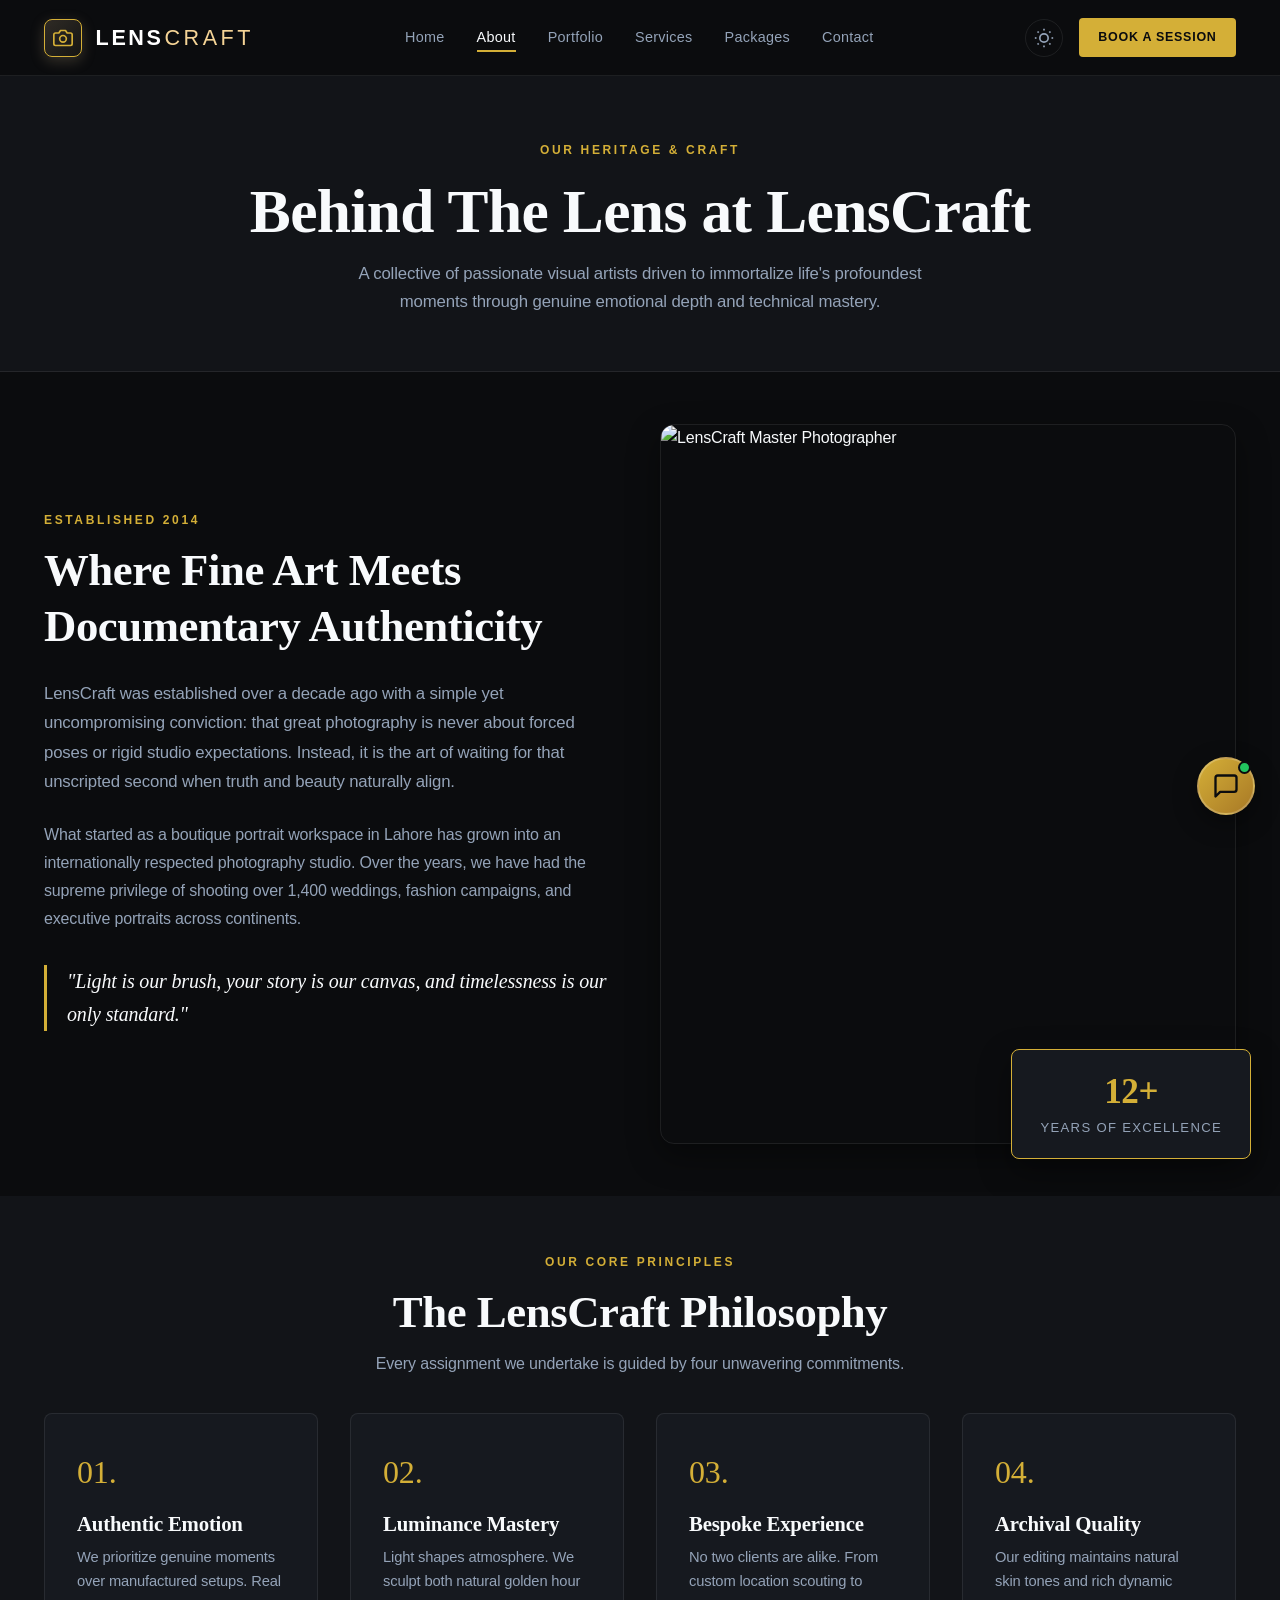
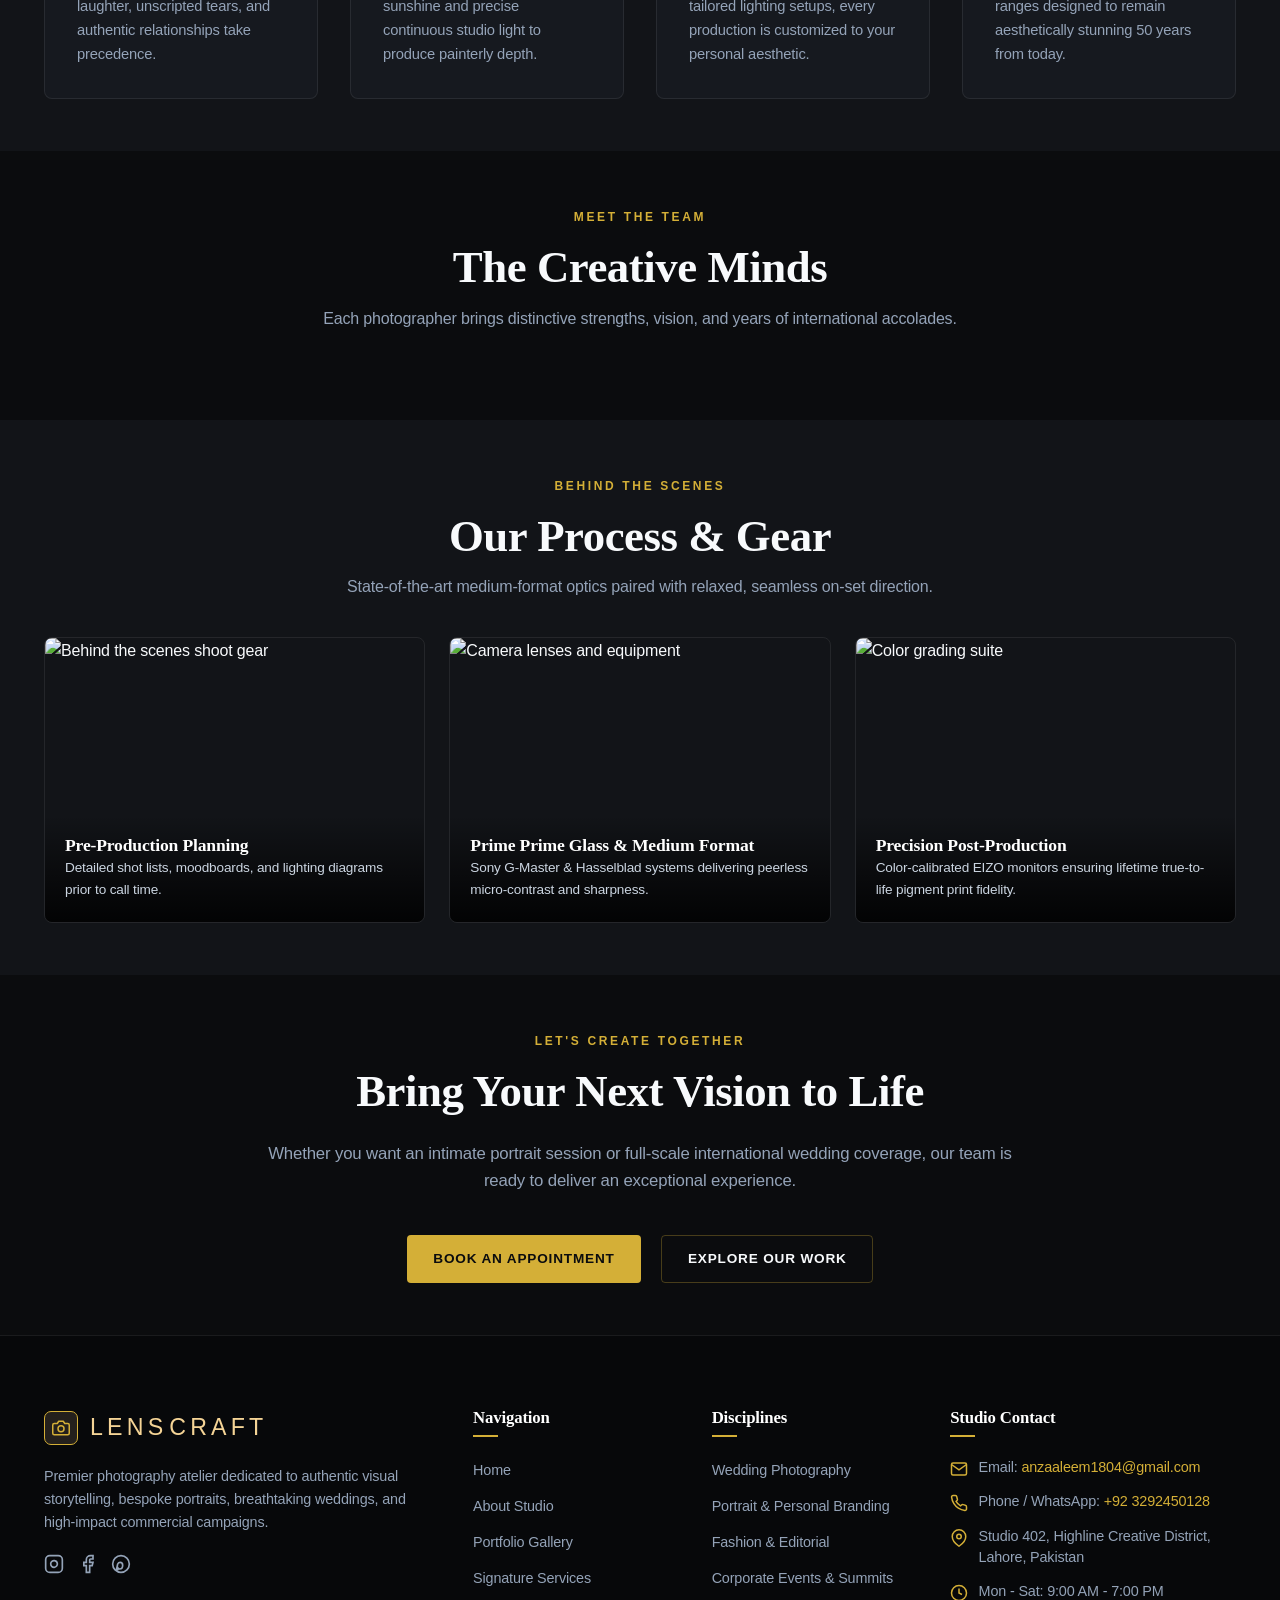
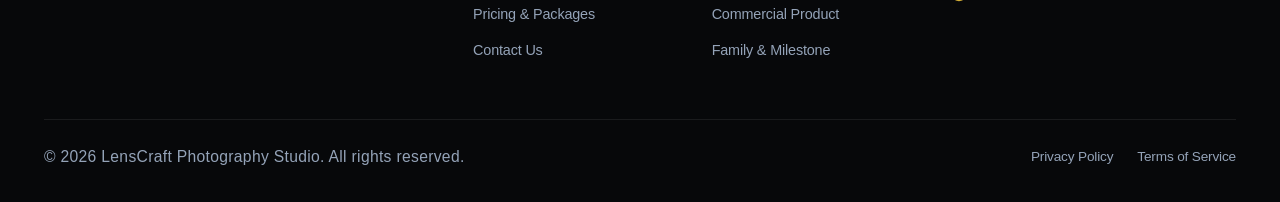
==== commit cf8e181e: "version 1.7" ====
--- a/about.html
+++ b/about.html
@@ -1,294 +1,329 @@
-﻿<!DOCTYPE html>
-<html lang="en" data-theme="dark">
-<head>
-  <meta charset="UTF-8">
-  <meta name="viewport" content="width=device-width, initial-scale=1.0">
-  <title>About Us | LensCraft Photography Studio</title>
-  <meta name="description" content="Discover the story, creative philosophy, and seasoned artists behind LensCraft Photography Studio.">
-  <link rel="preconnect" href="https://fonts.googleapis.com">
-  <link rel="preconnect" href="https://fonts.gstatic.com" crossorigin>
-  <link href="https://fonts.googleapis.com/css2?family=Cormorant+Garamond:ital,wght@0,400;0,500;0,600;0,700;1,400&family=Plus+Jakarta+Sans:wght@300;400;500;600;700;800" rel="stylesheet">
-  <link rel="stylesheet" href="css/style.css?v=1794331315">
-  <link rel="stylesheet" href="css/components.css?v=1794331315">
-</head>
-<body>
-
-  <!-- Navigation Bar -->
-  <header class="navbar">
-    <div class="nav-container">
-      <a href="index.html" class="nav-brand">
-        <span class="brand-monogram">
-          <svg viewBox="0 0 24 24" fill="none" stroke="currentColor" stroke-width="2" stroke-linecap="round" stroke-linejoin="round">
-            <path d="M23 19a2 2 0 0 1-2 2H3a2 2 0 0 1-2-2V8a2 2 0 0 1 2-2h4l2-3h6l2 3h4a2 2 0 0 1 2 2z"></path>
-            <circle cx="12" cy="13" r="4"></circle>
-          </svg>
-        </span>
-        <span class="brand-text">LENS<span>CRAFT</span></span>
-      </a>
-
-      <ul class="nav-menu">
-        <li><a href="index.html" class="nav-link">Home</a></li>
-        <li><a href="about.html" class="nav-link active">About</a></li>
-        <li><a href="portfolio.html" class="nav-link">Portfolio</a></li>
-        <li><a href="services.html" class="nav-link">Services</a></li>
-        <li><a href="packages.html" class="nav-link">Packages</a></li>
-        <li><a href="contact.html" class="nav-link">Contact</a></li>
-      </ul>
-
-      <div class="nav-actions">
-        <button class="theme-toggle-btn" aria-label="Toggle Dark/Light Mode" title="Toggle Theme">
-          <svg class="icon-sun" width="20" height="20" viewBox="0 0 24 24" fill="none" stroke="currentColor" stroke-width="2">
-            <circle cx="12" cy="12" r="5"></circle>
-            <line x1="12" y1="1" x2="12" y2="3"></line>
-            <line x1="12" y1="21" x2="12" y2="23"></line>
-            <line x1="4.22" y1="4.22" x2="5.64" y2="5.64"></line>
-            <line x1="18.36" y1="18.36" x2="19.78" y2="19.78"></line>
-            <line x1="1" y1="12" x2="3" y2="12"></line>
-            <line x1="21" y1="12" x2="23" y2="12"></line>
-            <line x1="4.22" y1="19.78" x2="5.64" y2="18.36"></line>
-            <line x1="18.36" y1="5.64" x2="19.78" y2="4.22"></line>
-          </svg>
-          <svg class="icon-moon" width="20" height="20" viewBox="0 0 24 24" fill="none" stroke="currentColor" stroke-width="2" style="display:none;">
-            <path d="M21 12.79A9 9 0 1 1 11.21 3 7 7 0 0 0 21 12.79z"></path>
-          </svg>
-        </button>
-        <a href="booking.html" class="btn btn-primary btn-sm">Book a Session</a>
-        <button class="mobile-nav-toggle" aria-label="Open Navigation Menu">
-          <svg width="24" height="24" viewBox="0 0 24 24" fill="none" stroke="currentColor" stroke-width="2">
-            <line x1="3" y1="12" x2="21" y2="12"></line>
-            <line x1="3" y1="6" x2="21" y2="6"></line>
-            <line x1="3" y1="18" x2="21" y2="18"></line>
-          </svg>
-        </button>
-      </div>
-    </div>
-  </header>
-
-  <main>
-    <!-- Page Header Banner -->
-    <section class="page-banner">
-      <div class="container">
-        <span class="section-tag">Our Heritage & Craft</span>
-        <h1>Behind The Lens at LensCraft</h1>
-        <p>A collective of passionate visual artists driven to immortalize life's profoundest moments through genuine emotional depth and technical mastery.</p>
-      </div>
-    </section>
-
-    <!-- Studio Story Section -->
-    <section class="section">
-      <div class="container">
-        <div class="about-grid">
-          <div>
-            <span class="section-tag">Established 2014</span>
-            <h2>Where Fine Art Meets Documentary Authenticity</h2>
-            <p style="margin: 1.5rem 0; color: var(--text-muted); font-size: 1.05rem; line-height: 1.75;">
-              LensCraft was established over a decade ago with a simple yet uncompromising conviction: that great photography is never about forced poses or rigid studio expectations. Instead, it is the art of waiting for that unscripted second when truth and beauty naturally align.
-            </p>
-            <p style="margin-bottom: 1.5rem; color: var(--text-muted); line-height: 1.75;">
-              What started as a boutique portrait workspace in Lahore has grown into an internationally respected photography studio. Over the years, we have had the supreme privilege of shooting over 1,400 weddings, fashion campaigns, and executive portraits across continents.
-            </p>
-            <div style="border-left: 3px solid var(--accent-gold); padding-left: 1.25rem; margin: 2rem 0; font-style: italic; color: var(--text-main); font-family: var(--font-serif); font-size: 1.25rem;">
-              "Light is our brush, your story is our canvas, and timelessness is our only standard."
-            </div>
-          </div>
-
-          <div class="about-image-stack">
-            <img src="images/potra 2.jpeg" alt="LensCraft Master Photographer" class="about-main-img">
-            <div class="about-floating-badge">
-              <h4 style="color:var(--accent-gold); font-size: 2.2rem; margin-bottom: 0.2rem;">12+</h4>
-              <p style="font-size: 0.82rem; text-transform: uppercase; letter-spacing: 0.1em; color: var(--text-muted);">Years of Excellence</p>
-            </div>
-          </div>
-        </div>
-      </div>
-    </section>
-
-    <!-- Philosophy & Mission -->
-    <section class="section section-alt">
-      <div class="container">
-        <div class="section-header">
-          <span class="section-tag">Our Core Principles</span>
-          <h2>The LensCraft Philosophy</h2>
-          <p>Every assignment we undertake is guided by four unwavering commitments.</p>
-        </div>
-
-        <div style="display: grid; grid-template-columns: repeat(auto-fit, minmax(260px, 1fr)); gap: 2rem;">
-          <div style="background:var(--bg-card); padding:2rem; border-radius:var(--radius-md); border:1px solid var(--border-color);">
-            <div style="color:var(--accent-gold); font-size:2rem; font-family:var(--font-serif); margin-bottom:0.75rem;">01.</div>
-            <h3 style="font-size:1.3rem; margin-bottom:0.5rem;">Authentic Emotion</h3>
-            <p style="color:var(--text-muted); font-size:0.92rem;">We prioritize genuine moments over manufactured setups. Real laughter, unscripted tears, and authentic relationships take precedence.</p>
-          </div>
-
-          <div style="background:var(--bg-card); padding:2rem; border-radius:var(--radius-md); border:1px solid var(--border-color);">
-            <div style="color:var(--accent-gold); font-size:2rem; font-family:var(--font-serif); margin-bottom:0.75rem;">02.</div>
-            <h3 style="font-size:1.3rem; margin-bottom:0.5rem;">Luminance Mastery</h3>
-            <p style="color:var(--text-muted); font-size:0.92rem;">Light shapes atmosphere. We sculpt both natural golden hour sunshine and precise continuous studio light to produce painterly depth.</p>
-          </div>
-
-          <div style="background:var(--bg-card); padding:2rem; border-radius:var(--radius-md); border:1px solid var(--border-color);">
-            <div style="color:var(--accent-gold); font-size:2rem; font-family:var(--font-serif); margin-bottom:0.75rem;">03.</div>
-            <h3 style="font-size:1.3rem; margin-bottom:0.5rem;">Bespoke Experience</h3>
-            <p style="color:var(--text-muted); font-size:0.92rem;">No two clients are alike. From custom location scouting to tailored lighting setups, every production is customized to your personal aesthetic.</p>
-          </div>
-
-          <div style="background:var(--bg-card); padding:2rem; border-radius:var(--radius-md); border:1px solid var(--border-color);">
-            <div style="color:var(--accent-gold); font-size:2rem; font-family:var(--font-serif); margin-bottom:0.75rem;">04.</div>
-            <h3 style="font-size:1.3rem; margin-bottom:0.5rem;">Archival Quality</h3>
-            <p style="color:var(--text-muted); font-size:0.92rem;">Our editing maintains natural skin tones and rich dynamic ranges designed to remain aesthetically stunning 50 years from today.</p>
-          </div>
-        </div>
-      </div>
-    </section>
-
-    <!-- Photographer Profiles -->
-    <section class="section">
-      <div class="container">
-        <div class="section-header">
-          <span class="section-tag">Meet the Team</span>
-          <h2>The Creative Minds</h2>
-          <p>Each photographer brings distinctive strengths, vision, and years of international accolades.</p>
-        </div>
-
-        <div class="team-grid" id="aboutTeamGrid">
-          <!-- Populated dynamically via JS -->
-        </div>
-      </div>
-    </section>
-
-    <!-- Behind the Scenes Section -->
-    <section class="section section-alt">
-      <div class="container">
-        <div class="section-header">
-          <span class="section-tag">Behind The Scenes</span>
-          <h2>Our Process & Gear</h2>
-          <p>State-of-the-art medium-format optics paired with relaxed, seamless on-set direction.</p>
-        </div>
-
-        <div style="display: grid; grid-template-columns: repeat(auto-fit, minmax(320px, 1fr)); gap: 1.5rem;">
-          <div style="position:relative; aspect-ratio:4/3; border-radius:var(--radius-md); overflow:hidden; border:1px solid var(--border-color);">
-            <img src="https://images.unsplash.com/photo-1452587925148-ce544e77e70d?auto=format&fit=crop&w=800&q=80" alt="Behind the scenes shoot gear" style="width:100%; height:100%; object-fit:cover;">
-            <div style="position:absolute; bottom:0; left:0; right:0; padding:1.25rem; background:linear-gradient(transparent, rgba(0,0,0,0.85)); color:#fff;">
-              <h4 style="font-size:1.1rem; color:#fff;">Pre-Production Planning</h4>
-              <p style="font-size:0.85rem; color:#cbd5e1;">Detailed shot lists, moodboards, and lighting diagrams prior to call time.</p>
-            </div>
-          </div>
-
-          <div style="position:relative; aspect-ratio:4/3; border-radius:var(--radius-md); overflow:hidden; border:1px solid var(--border-color);">
-            <img src="https://images.unsplash.com/photo-1471341971476-ae15ff5dd4ea?auto=format&fit=crop&w=800&q=80" alt="Camera lenses and equipment" style="width:100%; height:100%; object-fit:cover;">
-            <div style="position:absolute; bottom:0; left:0; right:0; padding:1.25rem; background:linear-gradient(transparent, rgba(0,0,0,0.85)); color:#fff;">
-              <h4 style="font-size:1.1rem; color:#fff;">Prime Prime Glass & Medium Format</h4>
-              <p style="font-size:0.85rem; color:#cbd5e1;">Sony G-Master & Hasselblad systems delivering peerless micro-contrast and sharpness.</p>
-            </div>
-          </div>
-
-          <div style="position:relative; aspect-ratio:4/3; border-radius:var(--radius-md); overflow:hidden; border:1px solid var(--border-color);">
-            <img src="https://images.unsplash.com/photo-1542744094-3a31f272c490?auto=format&fit=crop&w=800&q=80" alt="Color grading suite" style="width:100%; height:100%; object-fit:cover;">
-            <div style="position:absolute; bottom:0; left:0; right:0; padding:1.25rem; background:linear-gradient(transparent, rgba(0,0,0,0.85)); color:#fff;">
-              <h4 style="font-size:1.1rem; color:#fff;">Precision Post-Production</h4>
-              <p style="font-size:0.85rem; color:#cbd5e1;">Color-calibrated EIZO monitors ensuring lifetime true-to-life pigment print fidelity.</p>
-            </div>
-          </div>
-        </div>
-      </div>
-    </section>
-
-    <!-- Studio Statistics & CTA -->
-    <section class="section" style="text-align: center;">
-      <div class="container" style="max-width: 800px;">
-        <span class="section-tag">Let's Create Together</span>
-        <h2>Bring Your Next Vision to Life</h2>
-        <p style="color:var(--text-muted); font-size:1.05rem; margin:1.25rem 0 2.5rem 0;">
-          Whether you want an intimate portrait session or full-scale international wedding coverage, our team is ready to deliver an exceptional experience.
-        </p>
-        <div style="display:flex; justify-content:center; gap:1.25rem; flex-wrap:wrap;">
-          <a href="booking.html" class="btn btn-primary">Book an Appointment</a>
-          <a href="portfolio.html" class="btn btn-outline">Explore Our Work</a>
-        </div>
-      </div>
-    </section>
-  </main>
-
-  <!-- Global Footer -->
-    <footer class="footer">
-      <div class="container">
-        <div class="footer-grid">
-          <div class="footer-brand">
-            <p>Premier photography studio dedicated to authentic visual storytelling, bespoke portraits, breathtaking weddings, and high-impact commercial campaigns.</p>
-          </div>
-
-          <div>
-            <h4 class="footer-title">Navigation</h4>
-            <ul class="footer-links">
-              <li><a href="index.html">Home</a></li>
-              <li><a href="about.html">About Studio</a></li>
-              <li><a href="portfolio.html">Portfolio Gallery</a></li>
-              <li><a href="services.html">Services & Specialities</a></li>
-              <li><a href="packages.html">Pricing Packages</a></li>
-              <li><a href="booking.html">Book an Appointment</a></li>
-            </ul>
-          </div>
-
-          <div>
-            <h4 class="footer-title">Disciplines</h4>
-            <ul class="footer-links">
-              <li><a href="portfolio.html?cat=wedding">Wedding Stories</a></li>
-              <li><a href="portfolio.html?cat=portrait">Editorial Portraits</a></li>
-              <li><a href="portfolio.html?cat=fashion">Fashion & Runway</a></li>
-              <li><a href="portfolio.html?cat=event">Corporate & Galas</a></li>
-              <li><a href="portfolio.html?cat=product">Product E-Commerce</a></li>
-              <li><a href="portfolio.html?cat=lifestyle">Nature & Lifestyle</a></li>
-            </ul>
-          </div>
-
-          <div>
-            <h4 class="footer-title">Studio Contact</h4>
-            <ul class="footer-contact-list">
-              <li>
-                <svg width="18" height="18" viewBox="0 0 24 24" fill="none" stroke="currentColor" stroke-width="2"><path d="M4 4h16c1.1 0 2 .9 2 2v12c0 1.1-.9 2-2 2H4c-1.1 0-2-.9-2-2V6c0-1.1.9-2 2-2z"></path><polyline points="22,6 12,13 2,6"></polyline></svg>
-                <span>Email: <a href="mailto:anzaaleem1804@gmail.com" style="color:var(--accent-gold); font-weight:500;">anzaaleem1804@gmail.com</a></span>
-              </li>
-              <li>
-                <svg width="18" height="18" viewBox="0 0 24 24" fill="none" stroke="currentColor" stroke-width="2"><path d="M22 16.92v3a2 2 0 0 1-2.18 2 19.79 19.79 0 0 1-8.63-3.07 19.5 19.5 0 0 1-6-6 19.79 19.79 0 0 1-3.07-8.67A2 2 0 0 1 4.11 2h3a2 2 0 0 1 2 1.72 12.84 12.84 0 0 0 .7 2.81 2 2 0 0 1-.45 2.11L8.09 9.91a16 16 0 0 0 6 6l1.27-1.27a2 2 0 0 1 2.11-.45 12.84 12.84 0 0 0 2.81.7A2 2 0 0 1 22 16.92z"></path></svg>
-                <span>Call / WhatsApp: <a href="tel:+923292450128" style="color:var(--accent-gold); font-weight:500;">+92 3292450128</a></span>
-              </li>
-              <li>
-                <svg width="18" height="18" viewBox="0 0 24 24" fill="none" stroke="currentColor" stroke-width="2"><path d="M21 10c0 7-9 13-9 13s-9-6-9-13a9 9 0 0 1 18 0z"></path><circle cx="12" cy="10" r="3"></circle></svg>
-                <span>Studio 402, Highline Creative District, Lahore / Islamabad</span>
-              </li>
-            </ul>
-          </div>
-        </div>
-
-        <div class="footer-bottom">
-          <p>© 2026 LensCraft Photography Studio. All rights reserved.</p>
-          <p>Inquiries automatically route to <a href="mailto:anzaaleem1804@gmail.com" style="color:var(--accent-gold);">anzaaleem1804@gmail.com</a></p>
-        </div>
-      </div>
-    </footer>
-
-  <script src="js/data.js"></script>
-  <script src="js/app.js?v=1794331315"></script>
-  
-  <script>
-    document.addEventListener('DOMContentLoaded', () => {
-      const teamGrid = document.getElementById('aboutTeamGrid');
-      teamGrid.innerHTML = LENSCRAFT_DATA.team.map(member => `
-        <div class="team-card">
-          <div class="team-img-wrap">
-            <img src="${member.image}" alt="${member.name}" loading="lazy">
-          </div>
-          <div class="team-info">
-            <h3>${member.name}</h3>
-            <div class="team-role">${member.role}</div>
-            <p class="team-bio">${member.bio}</p>
-          </div>
-        </div>
-      `).join('');
-    });
-  </script>
-</body>
-</html>
-
-
-
-
+﻿<!DOCTYPE html>
+<html lang="en" data-theme="dark">
+<head>
+  <meta charset="UTF-8">
+  <meta name="viewport" content="width=device-width, initial-scale=1.0">
+  <title>About Us | LensCraft Photography Studio</title>
+  <meta name="description" content="Discover the story, creative philosophy, and seasoned artists behind LensCraft Photography Studio.">
+  <link rel="preconnect" href="https://fonts.googleapis.com">
+  <link rel="preconnect" href="https://fonts.gstatic.com" crossorigin>
+  <link href="https://fonts.googleapis.com/css2?family=Cormorant+Garamond:ital,wght@0,400;0,500;0,600;0,700;1,400&family=Plus+Jakarta+Sans:wght@300;400;500;600;700&display=swap" rel="stylesheet">
+  <link rel="stylesheet" href="css/style.css?v=1794477926">
+  <link rel="stylesheet" href="css/components.css?v=1794477926">
+</head>
+<body>
+
+  <!-- Navigation Bar -->
+  <header class="navbar">
+    <div class="nav-container">
+      <a href="index.html" class="nav-brand">
+        <span class="brand-monogram">
+          <svg viewBox="0 0 24 24" fill="none" stroke="currentColor" stroke-width="2" stroke-linecap="round" stroke-linejoin="round">
+            <path d="M23 19a2 2 0 0 1-2 2H3a2 2 0 0 1-2-2V8a2 2 0 0 1 2-2h4l2-3h6l2 3h4a2 2 0 0 1 2 2z"></path>
+            <circle cx="12" cy="13" r="4"></circle>
+          </svg>
+        </span>
+        <span class="brand-text">LENS<span>CRAFT</span></span>
+      </a>
+
+      <ul class="nav-menu">
+        <li><a href="index.html" class="nav-link">Home</a></li>
+        <li><a href="about.html" class="nav-link active">About</a></li>
+        <li><a href="portfolio.html" class="nav-link">Portfolio</a></li>
+        <li><a href="services.html" class="nav-link">Services</a></li>
+        <li><a href="packages.html" class="nav-link">Packages</a></li>
+        <li><a href="contact.html" class="nav-link">Contact</a></li>
+      </ul>
+
+      <div class="nav-actions">
+        <button class="theme-toggle-btn" aria-label="Toggle Dark/Light Mode" title="Toggle Theme">
+          <svg class="icon-sun" width="20" height="20" viewBox="0 0 24 24" fill="none" stroke="currentColor" stroke-width="2">
+            <circle cx="12" cy="12" r="5"></circle>
+            <line x1="12" y1="1" x2="12" y2="3"></line>
+            <line x1="12" y1="21" x2="12" y2="23"></line>
+            <line x1="4.22" y1="4.22" x2="5.64" y2="5.64"></line>
+            <line x1="18.36" y1="18.36" x2="19.78" y2="19.78"></line>
+            <line x1="1" y1="12" x2="3" y2="12"></line>
+            <line x1="21" y1="12" x2="23" y2="12"></line>
+            <line x1="4.22" y1="19.78" x2="5.64" y2="18.36"></line>
+            <line x1="18.36" y1="5.64" x2="19.78" y2="4.22"></line>
+          </svg>
+          <svg class="icon-moon" width="20" height="20" viewBox="0 0 24 24" fill="none" stroke="currentColor" stroke-width="2" style="display:none;">
+            <path d="M21 12.79A9 9 0 1 1 11.21 3 7 7 0 0 0 21 12.79z"></path>
+          </svg>
+        </button>
+        <a href="booking.html" class="btn btn-primary btn-sm">Book a Session</a>
+        <button class="mobile-nav-toggle" aria-label="Open Navigation Menu">
+          <svg width="24" height="24" viewBox="0 0 24 24" fill="none" stroke="currentColor" stroke-width="2">
+            <line x1="3" y1="12" x2="21" y2="12"></line>
+            <line x1="3" y1="6" x2="21" y2="6"></line>
+            <line x1="3" y1="18" x2="21" y2="18"></line>
+          </svg>
+        </button>
+      </div>
+    </div>
+  </header>
+
+  <main>
+    <!-- Page Header Banner -->
+    <section class="page-banner">
+      <div class="container">
+        <span class="section-tag">Our Heritage & Craft</span>
+        <h1>Behind The Lens at LensCraft</h1>
+        <p>A collective of passionate visual artists driven to immortalize life's profoundest moments through genuine emotional depth and technical mastery.</p>
+      </div>
+    </section>
+
+    <!-- Studio Story Section -->
+    <section class="section">
+      <div class="container">
+        <div class="about-grid">
+          <div>
+            <span class="section-tag">Established 2014</span>
+            <h2>Where Fine Art Meets Documentary Authenticity</h2>
+            <p style="margin: 1.5rem 0; color: var(--text-muted); font-size: 1.05rem; line-height: 1.75;">
+              LensCraft was established over a decade ago with a simple yet uncompromising conviction: that great photography is never about forced poses or rigid studio expectations. Instead, it is the art of waiting for that unscripted second when truth and beauty naturally align.
+            </p>
+            <p style="margin-bottom: 1.5rem; color: var(--text-muted); line-height: 1.75;">
+              What started as a boutique portrait workspace in Lahore has grown into an internationally respected photography studio. Over the years, we have had the supreme privilege of shooting over 1,400 weddings, fashion campaigns, and executive portraits across continents.
+            </p>
+            <div style="border-left: 3px solid var(--accent-gold); padding-left: 1.25rem; margin: 2rem 0; font-style: italic; color: var(--text-main); font-family: var(--font-serif); font-size: 1.25rem;">
+              "Light is our brush, your story is our canvas, and timelessness is our only standard."
+            </div>
+          </div>
+
+          <div class="about-image-stack">
+            <img src="https://images.unsplash.com/photo-1542038784456-1ea8e935640e?auto=format&fit=crop&w=800&q=80" alt="LensCraft Master Photographer" class="about-main-img">
+            <div class="about-floating-badge">
+              <h4 style="color:var(--accent-gold); font-size: 2.2rem; margin-bottom: 0.2rem;">12+</h4>
+              <p style="font-size: 0.82rem; text-transform: uppercase; letter-spacing: 0.1em; color: var(--text-muted);">Years of Excellence</p>
+            </div>
+          </div>
+        </div>
+      </div>
+    </section>
+
+    <!-- Philosophy & Mission -->
+    <section class="section section-alt">
+      <div class="container">
+        <div class="section-header">
+          <span class="section-tag">Our Core Principles</span>
+          <h2>The LensCraft Philosophy</h2>
+          <p>Every assignment we undertake is guided by four unwavering commitments.</p>
+        </div>
+
+        <div style="display: grid; grid-template-columns: repeat(auto-fit, minmax(260px, 1fr)); gap: 2rem;">
+          <div style="background:var(--bg-card); padding:2rem; border-radius:var(--radius-md); border:1px solid var(--border-color);">
+            <div style="color:var(--accent-gold); font-size:2rem; font-family:var(--font-serif); margin-bottom:0.75rem;">01.</div>
+            <h3 style="font-size:1.3rem; margin-bottom:0.5rem;">Authentic Emotion</h3>
+            <p style="color:var(--text-muted); font-size:0.92rem;">We prioritize genuine moments over manufactured setups. Real laughter, unscripted tears, and authentic relationships take precedence.</p>
+          </div>
+
+          <div style="background:var(--bg-card); padding:2rem; border-radius:var(--radius-md); border:1px solid var(--border-color);">
+            <div style="color:var(--accent-gold); font-size:2rem; font-family:var(--font-serif); margin-bottom:0.75rem;">02.</div>
+            <h3 style="font-size:1.3rem; margin-bottom:0.5rem;">Luminance Mastery</h3>
+            <p style="color:var(--text-muted); font-size:0.92rem;">Light shapes atmosphere. We sculpt both natural golden hour sunshine and precise continuous studio light to produce painterly depth.</p>
+          </div>
+
+          <div style="background:var(--bg-card); padding:2rem; border-radius:var(--radius-md); border:1px solid var(--border-color);">
+            <div style="color:var(--accent-gold); font-size:2rem; font-family:var(--font-serif); margin-bottom:0.75rem;">03.</div>
+            <h3 style="font-size:1.3rem; margin-bottom:0.5rem;">Bespoke Experience</h3>
+            <p style="color:var(--text-muted); font-size:0.92rem;">No two clients are alike. From custom location scouting to tailored lighting setups, every production is customized to your personal aesthetic.</p>
+          </div>
+
+          <div style="background:var(--bg-card); padding:2rem; border-radius:var(--radius-md); border:1px solid var(--border-color);">
+            <div style="color:var(--accent-gold); font-size:2rem; font-family:var(--font-serif); margin-bottom:0.75rem;">04.</div>
+            <h3 style="font-size:1.3rem; margin-bottom:0.5rem;">Archival Quality</h3>
+            <p style="color:var(--text-muted); font-size:0.92rem;">Our editing maintains natural skin tones and rich dynamic ranges designed to remain aesthetically stunning 50 years from today.</p>
+          </div>
+        </div>
+      </div>
+    </section>
+
+    <!-- Photographer Profiles -->
+    <section class="section">
+      <div class="container">
+        <div class="section-header">
+          <span class="section-tag">Meet the Team</span>
+          <h2>The Creative Minds</h2>
+          <p>Each photographer brings distinctive strengths, vision, and years of international accolades.</p>
+        </div>
+
+        <div class="team-grid" id="aboutTeamGrid">
+          <!-- Populated dynamically via JS -->
+        </div>
+      </div>
+    </section>
+
+    <!-- Behind the Scenes Section -->
+    <section class="section section-alt">
+      <div class="container">
+        <div class="section-header">
+          <span class="section-tag">Behind The Scenes</span>
+          <h2>Our Process & Gear</h2>
+          <p>State-of-the-art medium-format optics paired with relaxed, seamless on-set direction.</p>
+        </div>
+
+        <div style="display: grid; grid-template-columns: repeat(auto-fit, minmax(320px, 1fr)); gap: 1.5rem;">
+          <div style="position:relative; aspect-ratio:4/3; border-radius:var(--radius-md); overflow:hidden; border:1px solid var(--border-color);">
+            <img src="https://images.unsplash.com/photo-1452587925148-ce544e77e70d?auto=format&fit=crop&w=800&q=80" alt="Behind the scenes shoot gear" style="width:100%; height:100%; object-fit:cover;">
+            <div style="position:absolute; bottom:0; left:0; right:0; padding:1.25rem; background:linear-gradient(transparent, rgba(0,0,0,0.85)); color:#fff;">
+              <h4 style="font-size:1.1rem; color:#fff;">Pre-Production Planning</h4>
+              <p style="font-size:0.85rem; color:#cbd5e1;">Detailed shot lists, moodboards, and lighting diagrams prior to call time.</p>
+            </div>
+          </div>
+
+          <div style="position:relative; aspect-ratio:4/3; border-radius:var(--radius-md); overflow:hidden; border:1px solid var(--border-color);">
+            <img src="https://images.unsplash.com/photo-1471341971476-ae15ff5dd4ea?auto=format&fit=crop&w=800&q=80" alt="Camera lenses and equipment" style="width:100%; height:100%; object-fit:cover;">
+            <div style="position:absolute; bottom:0; left:0; right:0; padding:1.25rem; background:linear-gradient(transparent, rgba(0,0,0,0.85)); color:#fff;">
+              <h4 style="font-size:1.1rem; color:#fff;">Prime Prime Glass & Medium Format</h4>
+              <p style="font-size:0.85rem; color:#cbd5e1;">Sony G-Master & Hasselblad systems delivering peerless micro-contrast and sharpness.</p>
+            </div>
+          </div>
+
+          <div style="position:relative; aspect-ratio:4/3; border-radius:var(--radius-md); overflow:hidden; border:1px solid var(--border-color);">
+            <img src="https://images.unsplash.com/photo-1542744094-3a31f272c490?auto=format&fit=crop&w=800&q=80" alt="Color grading suite" style="width:100%; height:100%; object-fit:cover;">
+            <div style="position:absolute; bottom:0; left:0; right:0; padding:1.25rem; background:linear-gradient(transparent, rgba(0,0,0,0.85)); color:#fff;">
+              <h4 style="font-size:1.1rem; color:#fff;">Precision Post-Production</h4>
+              <p style="font-size:0.85rem; color:#cbd5e1;">Color-calibrated EIZO monitors ensuring lifetime true-to-life pigment print fidelity.</p>
+            </div>
+          </div>
+        </div>
+      </div>
+    </section>
+
+    <!-- Studio Statistics & CTA -->
+    <section class="section" style="text-align: center;">
+      <div class="container" style="max-width: 800px;">
+        <span class="section-tag">Let's Create Together</span>
+        <h2>Bring Your Next Vision to Life</h2>
+        <p style="color:var(--text-muted); font-size:1.05rem; margin:1.25rem 0 2.5rem 0;">
+          Whether you want an intimate portrait session or full-scale international wedding coverage, our team is ready to deliver an exceptional experience.
+        </p>
+        <div style="display:flex; justify-content:center; gap:1.25rem; flex-wrap:wrap;">
+          <a href="booking.html" class="btn btn-primary">Book an Appointment</a>
+          <a href="portfolio.html" class="btn btn-outline">Explore Our Work</a>
+        </div>
+      </div>
+    </section>
+  </main>
+
+  <!-- Global Footer -->
+        <!-- Global Footer -->
+    <footer class="footer">
+      <div class="container">
+        <div class="footer-grid">
+          <div class="footer-brand">
+            <a href="index.html" class="footer-logo">
+              <span class="footer-logo-monogram">
+                <svg viewBox="0 0 24 24" fill="none" stroke="currentColor" stroke-width="2" stroke-linecap="round" stroke-linejoin="round">
+                  <path d="M23 19a2 2 0 0 1-2 2H3a2 2 0 0 1-2-2V8a2 2 0 0 1 2-2h4l2-3h6l2 3h4a2 2 0 0 1 2 2z"></path>
+                  <circle cx="12" cy="13" r="4"></circle>
+                </svg>
+              </span>
+              <span class="footer-brand-text">LENS<span class="brand-gold">CRAFT</span></span>
+            </a>
+            <p style="color: var(--text-muted); line-height: 1.6; font-size: 0.9rem; margin-bottom: 1.25rem;">
+              Premier photography atelier dedicated to authentic visual storytelling, bespoke portraits, breathtaking weddings, and high-impact commercial campaigns.
+            </p>
+            <div class="footer-socials" style="display: flex; gap: 0.85rem;">
+              <a href="https://instagram.com" target="_blank" rel="noopener noreferrer" aria-label="Instagram" style="color: var(--text-muted); transition: color var(--transition-fast);">
+                <svg width="20" height="20" viewBox="0 0 24 24" fill="none" stroke="currentColor" stroke-width="2"><rect x="2" y="2" width="20" height="20" rx="5" ry="5"></rect><path d="M16 11.37A4 4 0 1 1 12.63 8 4 4 0 0 1 16 11.37z"></path><line x1="17.5" y1="6.5" x2="17.51" y2="6.5"></line></svg>
+              </a>
+              <a href="https://facebook.com" target="_blank" rel="noopener noreferrer" aria-label="Facebook" style="color: var(--text-muted); transition: color var(--transition-fast);">
+                <svg width="20" height="20" viewBox="0 0 24 24" fill="none" stroke="currentColor" stroke-width="2"><path d="M18 2h-3a5 5 0 0 0-5 5v3H7v4h3v8h4v-8h3l1-4h-4V7a1 1 0 0 1 1-1h3z"></path></svg>
+              </a>
+              <a href="https://pinterest.com" target="_blank" rel="noopener noreferrer" aria-label="Pinterest" style="color: var(--text-muted); transition: color var(--transition-fast);">
+                <svg width="20" height="20" viewBox="0 0 24 24" fill="none" stroke="currentColor" stroke-width="2"><circle cx="12" cy="12" r="10"></circle><path d="M8 12c.5-1 1.5-2 3-2 2 0 3 1.5 3 3.5 0 2.5-1.5 4.5-3.5 4.5-1 0-1.7-.5-2-1l-.5 2H6.5L8 12z"></path></svg>
+              </a>
+            </div>
+          </div>
+
+          <div>
+            <h4 class="footer-title">Navigation</h4>
+            <ul class="footer-links">
+              <li><a href="index.html">Home</a></li>
+              <li><a href="about.html">About Studio</a></li>
+              <li><a href="portfolio.html">Portfolio Gallery</a></li>
+              <li><a href="services.html">Signature Services</a></li>
+              <li><a href="packages.html">Pricing & Packages</a></li>
+              <li><a href="contact.html">Contact Us</a></li>
+            </ul>
+          </div>
+
+          <div>
+            <h4 class="footer-title">Disciplines</h4>
+            <ul class="footer-links">
+              <li><a href="services.html">Wedding Photography</a></li>
+              <li><a href="services.html">Portrait & Personal Branding</a></li>
+              <li><a href="services.html">Fashion & Editorial</a></li>
+              <li><a href="services.html">Corporate Events & Summits</a></li>
+              <li><a href="services.html">Commercial Product</a></li>
+              <li><a href="services.html">Family & Milestone</a></li>
+            </ul>
+          </div>
+
+          <div>
+            <h4 class="footer-title">Studio Contact</h4>
+            <ul class="footer-contact-list">
+              <li>
+                <svg width="18" height="18" viewBox="0 0 24 24" fill="none" stroke="currentColor" stroke-width="2"><path d="M4 4h16c1.1 0 2 .9 2 2v12c0 1.1-.9 2-2 2H4c-1.1 0-2-.9-2-2V6c0-1.1.9-2 2-2z"></path><polyline points="22,6 12,13 2,6"></polyline></svg>
+                <span>Email: <a href="mailto:anzaaleem1804@gmail.com" style="color:var(--accent-gold); font-weight:500;">anzaaleem1804@gmail.com</a></span>
+              </li>
+              <li>
+                <svg width="18" height="18" viewBox="0 0 24 24" fill="none" stroke="currentColor" stroke-width="2"><path d="M22 16.92v3a2 2 0 0 1-2.18 2 19.79 19.79 0 0 1-8.63-3.07 19.5 19.5 0 0 1-6-6 19.79 19.79 0 0 1-3.07-8.67A2 2 0 0 1 4.11 2h3a2 2 0 0 1 2 1.72 12.84 12.84 0 0 0 .7 2.81 2 2 0 0 1-.45 2.11L8.09 9.91a16 16 0 0 0 6 6l1.27-1.27a2 2 0 0 1 2.11-.45 12.84 12.84 0 0 0 2.81.7A2 2 0 0 1 22 16.92z"></path></svg>
+                <span>Phone / WhatsApp: <a href="tel:+923292450128" style="color:var(--accent-gold); font-weight:500;">+92 3292450128</a></span>
+              </li>
+              <li>
+                <svg width="18" height="18" viewBox="0 0 24 24" fill="none" stroke="currentColor" stroke-width="2"><path d="M21 10c0 7-9 13-9 13s-9-6-9-13a9 9 0 0 1 18 0z"></path><circle cx="12" cy="10" r="3"></circle></svg>
+                <span>Studio 402, Highline Creative District, Lahore, Pakistan</span>
+              </li>
+              <li>
+                <svg width="18" height="18" viewBox="0 0 24 24" fill="none" stroke="currentColor" stroke-width="2"><circle cx="12" cy="12" r="10"></circle><polyline points="12 6 12 12 16 14"></polyline></svg>
+                <span>Mon - Sat: 9:00 AM - 7:00 PM</span>
+              </li>
+            </ul>
+          </div>
+        </div>
+
+        <div class="footer-bottom" style="display: flex; justify-content: space-between; align-items: center; flex-wrap: wrap; gap: 1rem; padding-top: 1.5rem; border-top: 1px solid var(--border-color); margin-top: 2rem;">
+          <p class="footer-copyright-text">&copy; 2026 LensCraft Photography Studio. All rights reserved.</p>
+          <div style="display: flex; gap: 1.5rem;">
+            <a href="contact.html" style="color: var(--text-muted); font-size: 0.85rem;">Privacy Policy</a>
+            <a href="contact.html" style="color: var(--text-muted); font-size: 0.85rem;">Terms of Service</a>
+          </div>
+        </div>
+      </div>
+    </footer>
+
+  <script src="js/data.js?v=1794477926"></script>
+  <script src="js/app.js?v=1794477926"></script>
+  <script src="js/chatbot.js"></script>
+  <script>
+    document.addEventListener('DOMContentLoaded', () => {
+      const teamGrid = document.getElementById('aboutTeamGrid');
+      teamGrid.innerHTML = LENSCRAFT_DATA.team.map(member => `
+        <div class="team-card">
+          <div class="team-img-wrap">
+            <img src="${member.image}" alt="${member.name}" loading="lazy">
+          </div>
+          <div class="team-info">
+            <h3>${member.name}</h3>
+            <div class="team-role">${member.role}</div>
+            <p class="team-bio">${member.bio}</p>
+          </div>
+        </div>
+      `).join('');
+    });
+  </script>
+</body>
+</html>
+
+
+
+
+
+
+
+
+
--- a/css/style.css
+++ b/css/style.css
@@ -1,140 +1,81 @@
-﻿/* Absolute focus & outline removal across all browsers and states */
-*,
-*:focus,
-*:focus-visible,
-*:focus-within,
-*:active,
-*:hover {
+﻿a, button, input, select, textarea, [tabindex] {
+  -webkit-tap-highlight-color: transparent !important;
+}
+*:focus, *:focus-visible {
   outline: none !important;
-  outline-color: transparent !important;
-  outline-width: 0 !important;
-  outline-style: none !important;
-  -webkit-tap-highlight-color: transparent !important;
-}
-
-a, button, input, select, textarea {
+  box-shadow: none !important;
+}
+.nav-link:focus, .nav-link:focus-visible, .nav-link:active {
   outline: none !important;
-  -webkit-focus-ring-color: transparent !important;
-}
-/* ==========================================================================
-   LensCraft Photography Studio - Master Theme & Base Stylesheet
-   Designed for High-End Editorial Luxury & Flawless Light/Dark Aesthetics
-   ========================================================================== */
-
-/* Google Fonts Import */
-@import url('https://fonts.googleapis.com/css2?family=Cormorant+Garamond:ital,wght@0,400;0,500;0,600;0,700;1,400;1,600&family=Plus+Jakarta+Sans:wght@300;400;500;600;700;800&display=swap');
+  box-shadow: none !important;
+  border: none !important;
+}
+/* ============================================================
+   LensCraft Photography Studio - Haute Gallery Styling
+   Inspired by award-winning minimalism & haute couture portfolios
+   ============================================================ */
 
 :root {
-  /* ================== DARK LUXURY THEME ================== */
-  --bg-primary: #0c0d12;
-  --bg-secondary: #13151b;
-  --bg-card: #181b24;
-  --bg-card-hover: #1f232e;
-  --bg-card-subtle: rgba(255, 255, 255, 0.03);
-  
+  /* Minimalist Luxury Monochrome + Refined Champagne Gold */
+  --bg-primary: #0b0c0e;
+  --bg-secondary: #121418;
+  --bg-card: #16191f;
+  --bg-card-hover: #1c2028;
   --text-main: #f8fafc;
-  --text-secondary: #cbd5e1;
   --text-muted: #94a3b8;
   --text-dim: #64748b;
-  
-  /* Rich Champagne Gold */
   --accent-gold: #d4af37;
   --accent-gold-hover: #e5c158;
   --accent-gold-light: rgba(212, 175, 55, 0.12);
-  --accent-gold-glow: rgba(212, 175, 55, 0.25);
-  --gold-gradient: linear-gradient(135deg, #f6d365 0%, #d4af37 50%, #9e7529 100%);
+  --border-color: rgba(255, 255, 255, 0.08);
+  --border-gold: rgba(212, 175, 55, 0.3);
+  --nav-bg: rgba(11, 12, 14, 0.94);
+  --card-shadow: 0 12px 32px rgba(0, 0, 0, 0.4);
+  --gold-glow: 0 0 20px rgba(212, 175, 55, 0.2);
   
-  /* Subtle Atmospheric Ambient Glows - Editorial Luxury */
-  --ambient-glow-1: radial-gradient(circle at 12% 18%, rgba(212, 175, 55, 0.09) 0%, transparent 48%);
-  --ambient-glow-2: radial-gradient(circle at 88% 70%, rgba(180, 140, 60, 0.06) 0%, transparent 52%);
+  --font-serif: 'Playfair Display', Georgia, serif;
+  --font-sans: 'Outfit', -apple-system, BlinkMacSystemFont, 'Segoe UI', Roboto, sans-serif;
   
-  --border-color: rgba(255, 255, 255, 0.09);
-  --border-subtle: rgba(255, 255, 255, 0.05);
-  --border-gold: rgba(212, 175, 55, 0.35);
-  
-  --nav-bg: rgba(10, 11, 14, 0.88);
-  --nav-border: rgba(255, 255, 255, 0.08);
-  
-  --card-shadow: 0 16px 36px rgba(0, 0, 0, 0.45);
-  --frame-shadow: 0 24px 50px rgba(0, 0, 0, 0.6);
-  --gold-glow: 0 0 25px rgba(212, 175, 55, 0.22);
-  
-  /* Typography */
-  --font-serif: 'Cormorant Garamond', 'Playfair Display', Georgia, serif;
-  --font-sans: 'Plus Jakarta Sans', -apple-system, BlinkMacSystemFont, 'Segoe UI', Roboto, sans-serif;
-  
-  --radius-xs: 4px;
-  --radius-sm: 8px;
-  --radius-md: 12px;
-  --radius-lg: 18px;
-  --radius-full: 9999px;
-  
-  --transition-fast: 0.2s cubic-bezier(0.16, 1, 0.3, 1);
-  --transition-smooth: 0.3s cubic-bezier(0.16, 1, 0.3, 1);
-}
-
-/* ================== LIGHT GALLERY THEME ================== */
+  --radius-sm: 4px;
+  --radius-md: 8px;
+  --radius-lg: 14px;
+}
+
+/* Light Theme: Warm Alabaster & Crisp Gallery White */
 [data-theme="light"] {
-  --bg-primary: #faf8f5;
-  --bg-secondary: #f2eee9;
+  --bg-primary: #fcfbf9;
+  --bg-secondary: #f4f1ea;
   --bg-card: #ffffff;
-  --bg-card-hover: #ffffff;
-  --bg-card-subtle: rgba(0, 0, 0, 0.02);
-  
-  --text-main: #16181f;
-  --text-secondary: #2d333e;
-  --text-muted: #576171;
-  --text-dim: #8892a0;
-  
-  /* Pure warm luxury bronze gold */
-  --accent-gold: #b38222;
-  --accent-gold-hover: #966b16;
-  --accent-gold-light: rgba(179, 130, 34, 0.12);
-  --accent-gold-glow: rgba(179, 130, 34, 0.22);
-  --gold-gradient: linear-gradient(135deg, #c9962a 0%, #b38222 55%, #855c11 100%);
-  
-  --ambient-glow-1: radial-gradient(circle at 15% 15%, rgba(212, 175, 55, 0.07) 0%, transparent 50%);
-  --ambient-glow-2: radial-gradient(circle at 85% 75%, rgba(220, 205, 180, 0.35) 0%, transparent 55%);
-  
-  --border-color: rgba(20, 23, 29, 0.1);
-  --border-subtle: rgba(20, 23, 29, 0.05);
-  --border-gold: rgba(166, 124, 30, 0.35);
-  
-  --nav-bg: rgba(248, 246, 240, 0.92);
-  --nav-border: rgba(20, 23, 29, 0.08);
-  
-  --card-shadow: 0 12px 30px rgba(0, 0, 0, 0.06);
-  --frame-shadow: 0 20px 45px rgba(20, 23, 29, 0.12);
-  --gold-glow: 0 0 20px rgba(166, 124, 30, 0.15);
-}
-
-/* ================== CSS RESET & CORE ================== */
+  --bg-card-hover: #faf8f3;
+  --text-main: #14171a;
+  --text-muted: #57606a;
+  --text-dim: #8c959f;
+  --accent-gold: #9e7529;
+  --accent-gold-hover: #845f1b;
+  --accent-gold-light: rgba(158, 117, 41, 0.1);
+  --border-color: rgba(0, 0, 0, 0.08);
+  --border-gold: rgba(158, 117, 41, 0.35);
+  --nav-bg: rgba(252, 251, 249, 0.96);
+  --card-shadow: 0 8px 24px rgba(0, 0, 0, 0.05);
+  --gold-glow: 0 0 16px rgba(158, 117, 41, 0.15);
+}
+
+/* Reset: Remove scrollbar pop & click outline */
 *, *::before, *::after {
   box-sizing: border-box;
   margin: 0;
   padding: 0;
-  -webkit-tap-highlight-color: transparent; /* Removes mobile tap box */
-}
-
-/* Eliminate outline / focus box on mouse click across all interactive elements */
-a:focus:not(:focus-visible),
-button:focus:not(:focus-visible),
-input:focus:not(:focus-visible),
-select:focus:not(:focus-visible),
-textarea:focus:not(:focus-visible),
-[tabindex]:focus:not(:focus-visible) {
+  -webkit-tap-highlight-color: transparent;
+}
+
+*:focus {
   outline: none !important;
-  box-shadow: none !important;
-}
-
-:focus {
-  outline: none;
 }
 
 html {
+  overflow-y: scroll; /* Keeps scrollbar gutter constant so screen never shivers */
+  scroll-behavior: auto; /* Instant jump without layout flicker */
   font-size: 16px;
-  scroll-behavior: smooth;
-  overflow-y: scroll; /* Locks vertical scrollbar gutter permanently to eliminate screen jitter */
 }
 
 body {
@@ -142,37 +83,9 @@
   background-color: var(--bg-primary);
   color: var(--text-main);
   line-height: 1.65;
-  -webkit-font-smoothing: antialiased;
-  -moz-osx-font-smoothing: grayscale;
-  background-image: var(--ambient-glow-1), var(--ambient-glow-2);
-  background-attachment: fixed;
-  background-repeat: no-repeat;
-  transition: background-color var(--transition-smooth), color var(--transition-smooth);
-}
-
-/* Typography Hierarchy */
-h1, h2, h3, h4, h5, h6 {
-  font-family: var(--font-serif);
-  color: var(--text-main);
-  font-weight: 600;
-  letter-spacing: -0.015em;
-  line-height: 1.2;
-}
-
-h1 { font-size: clamp(2.5rem, 5vw, 4.2rem); font-weight: 700; }
-h2 { font-size: clamp(2rem, 3.8vw, 3rem); }
-h3 { font-size: clamp(1.4rem, 2.4vw, 1.85rem); }
-h4 { font-size: 1.25rem; font-weight: 600; }
-
-p {
-  color: var(--text-secondary);
-  font-size: 1rem;
-}
-
-a {
-  color: inherit;
-  text-decoration: none;
-  transition: color var(--transition-fast);
+  letter-spacing: -0.01em;
+  min-height: 100vh;
+  width: 100%;
 }
 
 img {
@@ -181,160 +94,138 @@
   display: block;
 }
 
-ul {
-  list-style: none;
-}
-
-/* Layout Utilities */
+a {
+  color: inherit;
+  text-decoration: none;
+}
+
+button, input, select, textarea {
+  font-family: inherit;
+  color: inherit;
+}
+
+/* Typography Hierarchy */
+h1, h2, h3, h4, h5, h6 {
+  font-family: var(--font-serif);
+  font-weight: 600;
+  line-height: 1.25;
+  letter-spacing: -0.01em;
+  color: var(--text-main);
+}
+
+h1 { font-size: clamp(2.4rem, 4.8vw, 4rem); }
+h2 { font-size: clamp(1.9rem, 3.6vw, 2.8rem); }
+h3 { font-size: clamp(1.3rem, 2.2vw, 1.8rem); }
+h4 { font-size: 1.15rem; }
+
+.section-tag {
+  display: inline-block;
+  font-family: var(--font-sans);
+  font-size: 0.75rem;
+  text-transform: uppercase;
+  letter-spacing: 0.22em;
+  color: var(--accent-gold);
+  margin-bottom: 0.75rem;
+  font-weight: 700;
+}
+
+.section-header {
+  text-align: center;
+  max-width: 680px;
+  margin: 0 auto 3rem auto;
+  padding: 0 1rem;
+}
+
+.section-header p {
+  color: var(--text-muted);
+  font-size: 1rem;
+  margin-top: 0.6rem;
+}
+
 .container {
   width: 100%;
-  max-width: 1280px;
+  max-width: 1240px;
   margin: 0 auto;
   padding: 0 1.5rem;
 }
 
-.section {
-  padding: 6.5rem 0;
-  position: relative;
-}
-
-.section-header {
-  text-align: center;
-  max-width: 720px;
-  margin: 0 auto 3.5rem auto;
-}
-
-.section-header h2 {
-  margin-bottom: 0.85rem;
-}
-
-.section-header p {
-  color: var(--text-muted);
-  font-size: 1.05rem;
-  line-height: 1.6;
-}
-
-/* Luxury Editorial Tags & Badges */
-.section-tag, .gold-subtitle {
-  display: inline-block;
-  font-family: var(--font-sans);
-  color: var(--accent-gold);
-  font-size: 0.78rem;
-  font-weight: 700;
-  text-transform: uppercase;
-  letter-spacing: 0.22em;
-  margin-bottom: 0.85rem;
-}
-
-.text-gold-gradient {
-  background: var(--gold-gradient);
-  -webkit-background-clip: text;
-  -webkit-text-fill-color: transparent;
-  display: inline-block;
-}
-
-/* ================== NAVIGATION BAR ================== */
+/* Navigation Bar */
 .navbar {
   position: fixed;
   top: 0;
   left: 0;
   width: 100%;
-  height: 80px;
+  height: 76px;
   background-color: var(--nav-bg);
-  backdrop-filter: blur(14px);
-  -webkit-backdrop-filter: blur(14px);
-  border-bottom: 1px solid var(--nav-border);
+  backdrop-filter: blur(16px);
+  -webkit-backdrop-filter: blur(16px);
+  border-bottom: 1px solid var(--border-color);
   z-index: 1000;
-  transition: background-color var(--transition-smooth), border-color var(--transition-smooth);
+  display: flex;
+  align-items: center;
 }
 
 .nav-container {
-  max-width: 1320px;
-  height: 100%;
+  display: flex;
+  align-items: center;
+  justify-content: space-between;
+  width: 100%;
+  max-width: 1240px;
   margin: 0 auto;
-  padding: 0 2rem;
-  display: flex;
-  align-items: center;
-  justify-content: space-between;
-}
-
-/* Sleek Minimalist Brand Logo */
+  padding: 0 1.5rem;
+}
+
+/* Sleek Minimalist Studio Monogram Logo (Zero awkward avatar) */
 .nav-brand {
   display: inline-flex;
   align-items: center;
   gap: 0.75rem;
-  font-family: var(--font-sans);
-  font-size: 1.25rem;
-  font-weight: 800;
-  letter-spacing: 0.12em;
+  font-family: var(--font-serif);
+  font-size: 1.55rem;
+  font-weight: 700;
+  letter-spacing: 0.08em;
   color: var(--text-main);
   text-transform: uppercase;
-  flex-shrink: 0;
-}
-
-.nav-brand .brand-monogram {
-  width: 36px;
-  height: 36px;
-  border-radius: var(--radius-sm);
+}
+
+.nav-brand span {
+  color: var(--accent-gold);
+}
+
+.brand-monogram {
+  width: 32px;
+  height: 32px;
+  border-radius: 6px;
+  border: 1.5px solid var(--accent-gold);
+  display: inline-flex;
+  align-items: center;
+  justify-content: center;
+  font-family: var(--font-serif);
+  font-size: 0.85rem;
+  font-weight: 700;
+  color: var(--accent-gold);
   background: var(--accent-gold-light);
-  border: 1px solid var(--border-gold);
-  display: inline-flex;
-  align-items: center;
-  justify-content: center;
-  color: var(--accent-gold);
-  transition: transform var(--transition-fast), border-color var(--transition-fast);
-}
-
-.nav-brand .brand-monogram svg {
-  width: 18px;
-  height: 18px;
-}
-
-.nav-brand:hover .brand-monogram {
-  border-color: var(--accent-gold);
-}
-
-.nav-brand .brand-text {
-  letter-spacing: 0.14em;
-}
-
-.nav-brand .brand-text span {
-  color: var(--accent-gold);
-}
-
-/* Primary Navigation Menu with Enhanced Tag Sizes */
+  letter-spacing: 0;
+}
+
 .nav-menu {
   display: flex;
   align-items: center;
-  gap: 2.2rem;
+  list-style: none;
+  gap: 2rem;
 }
 
 .nav-link {
-  font-family: var(--font-sans);
-  font-size: 1.02rem; /* Enhanced tag size */
+  font-size: 0.9rem;
   font-weight: 500;
   color: var(--text-muted);
   position: relative;
-  padding: 0.5rem 0;
+  padding: 0.4rem 0;
   letter-spacing: 0.02em;
-  transition: color var(--transition-fast);
-  outline: none !important;
-  user-select: none;
-}
-
-.nav-link:focus,
-.nav-link:active {
-  outline: none !important;
-  box-shadow: none !important;
-}
-
-.nav-link:hover {
+}
+
+.nav-link:hover, .nav-link.active {
   color: var(--text-main);
-}
-
-.nav-link.active {
-  color: var(--text-main);
-  font-weight: 600;
 }
 
 .nav-link.active::after {
@@ -344,331 +235,375 @@
   left: 0;
   width: 100%;
   height: 2px;
-  background: var(--accent-gold);
-  border-radius: var(--radius-full);
+  background-color: var(--accent-gold);
 }
 
 .nav-actions {
   display: flex;
   align-items: center;
-  gap: 1.25rem;
-}
-
-/* Theme Toggle Button */
+  gap: 1rem;
+}
+
 .theme-toggle-btn {
-  background: var(--bg-card-subtle);
+  background: none;
   border: 1px solid var(--border-color);
-  color: var(--text-main);
-  width: 40px;
-  height: 40px;
   border-radius: 50%;
+  width: 38px;
+  height: 38px;
   display: flex;
   align-items: center;
   justify-content: center;
   cursor: pointer;
-  transition: all var(--transition-fast);
+  color: var(--text-muted);
 }
 
 .theme-toggle-btn:hover {
+  color: var(--accent-gold);
   border-color: var(--accent-gold);
-  color: var(--accent-gold);
+  background-color: var(--accent-gold-light);
 }
 
 .mobile-nav-toggle {
   display: none;
   background: none;
   border: none;
-  color: var(--text-main);
   cursor: pointer;
   padding: 0.5rem;
-}
-
-/* ================== BUTTON SYSTEM ================== */
+  color: var(--text-main);
+}
+
+/* Luxury Buttons */
 .btn {
   display: inline-flex;
   align-items: center;
   justify-content: center;
   gap: 0.55rem;
-  font-family: var(--font-sans);
-  font-size: 0.95rem;
+  padding: 0.75rem 1.6rem;
+  border-radius: var(--radius-sm);
+  font-size: 0.85rem;
   font-weight: 600;
-  letter-spacing: 0.02em;
-  padding: 0.85rem 1.85rem;
-  border-radius: var(--radius-sm);
+  letter-spacing: 0.06em;
+  text-transform: uppercase;
   cursor: pointer;
   border: 1px solid transparent;
-  transition: all var(--transition-fast);
-  white-space: nowrap;
 }
 
 .btn-primary {
   background-color: var(--accent-gold);
-  color: #0a0b0e;
-  border-color: var(--accent-gold);
-  font-weight: 700;
-  box-shadow: 0 4px 16px var(--accent-gold-glow);
+  color: #0b0c0e;
 }
 
 .btn-primary:hover {
   background-color: var(--accent-gold-hover);
-  border-color: var(--accent-gold-hover);
-  box-shadow: 0 6px 20px var(--accent-gold-glow);
-}
-
-[data-theme="light"] .btn-primary {
-  color: #ffffff;
 }
 
 .btn-outline {
-  background: transparent;
+  background-color: transparent;
   color: var(--text-main);
-  border-color: var(--border-color);
+  border-color: var(--border-gold);
 }
 
 .btn-outline:hover {
   border-color: var(--accent-gold);
   color: var(--accent-gold);
-  background: var(--accent-gold-light);
+  background-color: var(--accent-gold-light);
 }
 
 .btn-sm {
-  padding: 0.55rem 1.25rem;
-  font-size: 0.85rem;
-}
-
-.btn-hero {
-  padding: 0.95rem 2.2rem;
-  font-size: 1rem;
+  padding: 0.5rem 1.15rem;
+  font-size: 0.78rem;
 }
 
 .btn-block {
   width: 100%;
 }
 
-/* ================== SPLIT EDITORIAL HERO SECTION ================== */
-.hero {
+/* Sections */
+.section {
+  padding: 5.5rem 0;
   position: relative;
-  min-height: calc(100vh - 80px);
-  margin-top: 80px;
-  display: flex;
-  align-items: center;
-  padding: 4.5rem 0 5rem 0;
+}
+
+.section-alt {
+  background-color: var(--bg-secondary);
+}
+
+/* Footer */
+.footer {
+  background-color: #07080a;
+  border-top: 1px solid var(--border-color);
+  color: #94a3b8;
+  padding: 4.5rem 0 2rem 0;
+}
+
+[data-theme="light"] .footer {
+  background-color: #121418;
+  color: #cbd5e1;
+}
+
+.footer-grid {
+  display: grid;
+  grid-template-columns: 2fr 1fr 1fr 1.5fr;
+  gap: 3rem;
+  margin-bottom: 3.5rem;
+}
+
+.footer-brand h3 {
+  font-size: 1.6rem;
+  color: #fff;
+  margin-bottom: 0.8rem;
+}
+
+.footer-brand h3 span { color: var(--accent-gold); }
+
+.footer-brand p {
+  color: #94a3b8;
+  line-height: 1.65;
+  margin-bottom: 1.25rem;
+  font-size: 0.9rem;
+}
+
+.footer-socials {
+  display: flex;
+  gap: 0.65rem;
+}
+
+.social-icon {
+  width: 36px;
+  height: 36px;
+  border-radius: 50%;
+  background: rgba(255, 255, 255, 0.05);
+  display: flex;
+  align-items: center;
+  justify-content: center;
+  border: 1px solid rgba(255, 255, 255, 0.1);
+  color: #fff;
+}
+
+.social-icon:hover {
+  background: var(--accent-gold);
+  color: #0b0c0e;
+  border-color: var(--accent-gold);
+}
+
+.footer-title {
+  color: #fff;
+  font-size: 1.05rem;
+  font-weight: 600;
+  margin-bottom: 1.2rem;
+  position: relative;
+  padding-bottom: 0.5rem;
+}
+
+.footer-title::after {
+  content: '';
+  position: absolute;
+  bottom: 0;
+  left: 0;
+  width: 25px;
+  height: 2px;
+  background-color: var(--accent-gold);
+}
+
+.footer-links {
+  list-style: none;
+  display: flex;
+  flex-direction: column;
+  gap: 0.6rem;
+}
+
+.footer-links a {
+  color: #94a3b8;
+  font-size: 0.9rem;
+}
+
+.footer-links a:hover {
+  color: var(--accent-gold);
+}
+
+.footer-contact-list {
+  list-style: none;
+  display: flex;
+  flex-direction: column;
+  gap: 0.85rem;
+  font-size: 0.9rem;
+}
+
+.footer-contact-list li {
+  display: flex;
+  align-items: flex-start;
+  gap: 0.65rem;
+  line-height: 1.45;
+}
+
+.footer-contact-list svg {
+  flex-shrink: 0;
+  color: var(--accent-gold);
+  margin-top: 3px;
+}
+
+.footer-bottom {
+  padding-top: 1.75rem;
+  border-top: 1px solid rgba(255, 255, 255, 0.06);
+  display: flex;
+  justify-content: space-between;
+  align-items: center;
+  font-size: 0.82rem;
+  color: #64748b;
+  flex-wrap: wrap;
+  gap: 1rem;
+}
+
+/* Lightbox Modal */
+.lightbox-modal {
+  position: fixed;
+  inset: 0;
+  background: rgba(0, 0, 0, 0.96);
+  backdrop-filter: blur(8px);
+  z-index: 2000;
+  display: flex;
+  align-items: center;
+  justify-content: center;
+  opacity: 0;
+  visibility: hidden;
+  transition: opacity 0.2s ease, visibility 0.2s ease;
+}
+
+.lightbox-modal.active {
+  opacity: 1;
+  visibility: visible;
+}
+
+.lightbox-content {
+  position: relative;
+  max-width: 90vw;
+  max-height: 88vh;
+  display: flex;
+  flex-direction: column;
+  align-items: center;
+}
+
+.lightbox-img-wrapper {
+  position: relative;
   overflow: hidden;
-}
-
-.hero-container {
-  display: grid;
-  grid-template-columns: 1.15fr 0.95fr;
-  align-items: center;
-  gap: 4rem;
-}
-
-/* Left Content Column */
-.hero-left {
-  max-width: 620px;
-}
-
-.hero-pill-badge {
-  display: inline-flex;
-  align-items: center;
-  gap: 0.5rem;
-  background: var(--accent-gold-light);
-  border: 1px solid var(--border-gold);
-  padding: 0.45rem 1.15rem;
-  border-radius: var(--radius-full);
-  color: var(--accent-gold);
-  font-size: 0.76rem;
-  font-weight: 700;
-  letter-spacing: 0.16em;
-  margin-bottom: 1.75rem;
-}
-
-.pill-sparkle {
-  color: var(--accent-gold);
-  font-size: 0.9rem;
-}
-
-.hero-title {
-  margin-bottom: 1.35rem;
-  line-height: 1.12;
-}
-
-.hero-desc {
-  font-size: 1.12rem;
-  color: var(--text-secondary);
-  line-height: 1.75;
-  margin-bottom: 2.5rem;
-  max-width: 540px;
-}
-
-.hero-cta-group {
-  display: flex;
-  align-items: center;
-  gap: 1.15rem;
-  flex-wrap: wrap;
-}
-
-/* Hero Stats Bar */
-.hero-stats-bar {
-  display: flex;
-  align-items: center;
-  gap: 2rem;
-  margin-top: 3.5rem;
-  padding-top: 2.25rem;
-  border-top: 1px solid var(--border-color);
-}
-
-.hero-stat-box h4 {
-  font-size: 2rem;
-  color: var(--accent-gold);
-  font-family: var(--font-sans);
-  font-weight: 700;
-  line-height: 1;
-  margin-bottom: 0.35rem;
-}
-
-.hero-stat-box span {
-  font-size: 0.8rem;
+  border-radius: var(--radius-sm);
+  max-height: 75vh;
+  display: flex;
+  align-items: center;
+  justify-content: center;
+}
+
+.lightbox-img {
+  max-width: 100%;
+  max-height: 75vh;
+  object-fit: contain;
+}
+
+.lightbox-info {
+  margin-top: 1rem;
+  text-align: center;
+  color: #fff;
+  max-width: 600px;
+}
+
+.lightbox-info h3 {
+  font-size: 1.3rem;
+  color: #fff;
+  margin-bottom: 0.2rem;
+}
+
+.lightbox-info p {
   color: var(--text-muted);
-  text-transform: uppercase;
-  letter-spacing: 0.08em;
-  font-weight: 600;
-}
-
-.stat-separator {
-  width: 1px;
-  height: 38px;
-  background: var(--border-color);
-}
-
-/* Right Curated Visual Column */
-.hero-right {
-  position: relative;
-  min-height: 520px;
-  display: flex;
-  align-items: center;
-  justify-content: center;
-}
-
-.hero-visual-frame {
+  font-size: 0.88rem;
+}
+
+.lightbox-close {
+  position: absolute;
+  top: 25px;
+  right: 35px;
+  background: rgba(255, 255, 255, 0.1);
+  border: none;
+  color: #fff;
+  width: 42px;
+  height: 42px;
+  border-radius: 50%;
+  display: flex;
+  align-items: center;
+  justify-content: center;
+  cursor: pointer;
+  z-index: 2100;
+}
+
+.lightbox-close:hover {
+  background: var(--accent-gold);
+  color: #0b0c0e;
+}
+
+.lightbox-nav-btn {
+  position: absolute;
+  top: 50%;
+  transform: translateY(-50%);
+  background: rgba(255, 255, 255, 0.1);
+  border: 1px solid rgba(255, 255, 255, 0.15);
+  color: #fff;
+  width: 48px;
+  height: 48px;
+  border-radius: 50%;
+  display: flex;
+  align-items: center;
+  justify-content: center;
+  cursor: pointer;
+  z-index: 2050;
+}
+
+.lightbox-nav-btn:hover {
+  background: var(--accent-gold);
+  color: #0b0c0e;
+}
+
+.lightbox-prev { left: 25px; }
+.lightbox-next { right: 25px; }
+
+/* Toast Notifications */
+.toast-notice {
+  position: fixed;
+  bottom: 2rem;
+  right: 2rem;
+  background: var(--bg-card);
+  border: 1px solid var(--accent-gold);
+  color: var(--text-main);
+  padding: 1rem 1.5rem;
   border-radius: var(--radius-md);
-  overflow: hidden;
-  box-shadow: var(--frame-shadow);
-  position: relative;
-  border: 1px solid var(--border-color);
-}
-
-.primary-frame {
-  width: 82%;
-  height: 480px;
-  z-index: 2;
-  position: relative;
-}
-
-.hero-showcase-img {
-  width: 100%;
-  height: 100%;
-  object-fit: cover;
-}
-
-.frame-tag {
-  position: absolute;
-  bottom: 1.25rem;
-  left: 1.25rem;
-  background: rgba(10, 11, 14, 0.75);
-  backdrop-filter: blur(10px);
-  padding: 0.65rem 1.15rem;
-  border-radius: var(--radius-sm);
-  border: 1px solid rgba(255, 255, 255, 0.12);
-  display: flex;
-  flex-direction: column;
-}
-
-.tag-label {
-  font-size: 0.68rem;
-  color: var(--accent-gold);
-  font-weight: 700;
-  letter-spacing: 0.12em;
-}
-
-.tag-title {
-  font-size: 0.92rem;
-  color: #ffffff;
-  font-weight: 600;
-  font-family: var(--font-serif);
-}
-
-.secondary-frame {
-  position: absolute;
-  bottom: -20px;
-  right: -10px;
-  width: 52%;
-  height: 260px;
-  z-index: 3;
-  border: 4px solid var(--bg-primary);
-}
-
-.hero-secondary-img {
-  width: 100%;
-  height: 100%;
-  object-fit: cover;
-}
-
-.frame-mini-tag {
-  position: absolute;
-  top: 1rem;
-  right: 1rem;
-  background: rgba(10, 11, 14, 0.8);
-  backdrop-filter: blur(8px);
-  padding: 0.35rem 0.75rem;
-  border-radius: var(--radius-full);
-  display: flex;
-  align-items: center;
-  gap: 0.4rem;
-  font-size: 0.75rem;
-  color: #ffffff;
-  font-weight: 600;
-}
-
-.mini-star {
-  color: var(--accent-gold);
-}
-
-.hero-floating-seal {
-  position: absolute;
-  top: -15px;
-  left: -15px;
-  z-index: 4;
-}
-
-.seal-inner {
-  background: var(--bg-card);
-  border: 1px solid var(--border-gold);
-  border-radius: var(--radius-full);
-  padding: 0.6rem 1.15rem;
-  display: flex;
-  align-items: center;
-  gap: 0.55rem;
-  color: var(--accent-gold);
-  font-size: 0.8rem;
-  font-weight: 700;
-  box-shadow: var(--card-shadow);
-}
-
-/* ================== GLOBAL BOOKING CHOICE MODAL ================== */
+  box-shadow: 0 15px 35px rgba(0, 0, 0, 0.5);
+  display: flex;
+  align-items: center;
+  gap: 0.85rem;
+  z-index: 3000;
+  transform: translateY(120%);
+  opacity: 0;
+  transition: all 0.3s ease;
+  max-width: 400px;
+}
+
+.toast-notice.show {
+  transform: translateY(0);
+  opacity: 1;
+}
+
+/* Booking Dispatch Modal (Direct Email or WhatsApp Selection) */
 .booking-choice-modal {
   position: fixed;
   inset: 0;
-  background: rgba(0, 0, 0, 0.8);
-  backdrop-filter: blur(10px);
-  z-index: 2500;
-  display: flex;
-  align-items: center;
-  justify-content: center;
-  padding: 1.5rem;
+  background: rgba(0, 0, 0, 0.85);
+  backdrop-filter: blur(8px);
+  z-index: 2800;
+  display: flex;
+  align-items: center;
+  justify-content: center;
   opacity: 0;
   visibility: hidden;
-  transition: opacity var(--transition-smooth), visibility var(--transition-smooth);
+  transition: opacity 0.2s ease, visibility 0.2s ease;
+  padding: 1rem;
 }
 
 .booking-choice-modal.open {
@@ -680,25 +615,23 @@
   background: var(--bg-card);
   border: 1px solid var(--border-gold);
   border-radius: var(--radius-lg);
-  padding: 2.75rem 2.25rem;
-  max-width: 480px;
+  padding: 2.5rem 2rem;
+  max-width: 460px;
   width: 100%;
+  text-align: center;
+  box-shadow: var(--card-shadow);
   position: relative;
-  box-shadow: 0 25px 60px rgba(0, 0, 0, 0.6);
-  text-align: center;
 }
 
 .booking-choice-close {
   position: absolute;
-  top: 18px;
-  right: 18px;
+  top: 15px;
+  right: 15px;
   background: none;
   border: none;
   color: var(--text-muted);
-  font-size: 1.75rem;
-  line-height: 1;
   cursor: pointer;
-  padding: 0.25rem;
+  padding: 5px;
 }
 
 .booking-choice-close:hover {
@@ -716,24 +649,23 @@
   display: flex;
   align-items: center;
   gap: 1rem;
-  padding: 1.1rem 1.35rem;
+  padding: 1rem 1.25rem;
   border-radius: var(--radius-md);
   border: 1px solid var(--border-color);
   background: var(--bg-secondary);
   color: var(--text-main);
   text-align: left;
   cursor: pointer;
-  transition: all var(--transition-fast);
+  text-decoration: none;
 }
 
 .choice-option-btn:hover {
   border-color: var(--accent-gold);
-  background: var(--bg-card-hover);
 }
 
 .choice-icon-wrap {
-  width: 46px;
-  height: 46px;
+  width: 44px;
+  height: 44px;
   border-radius: 50%;
   display: flex;
   align-items: center;
@@ -741,163 +673,206 @@
   flex-shrink: 0;
 }
 
-/* ================== FOOTER SECTION ================== */
-.footer { background-color: var(--bg-secondary); border-top: 1px solid var(--border-color); padding: 2.5rem 0; }
-
-.footer-grid {
-  display: grid;
-  grid-template-columns: 1.5fr 1fr 1fr 1.25fr;
-  gap: 3.5rem;
-  margin-bottom: 4rem;
-}
-
-.footer-brand {
-  max-width: 320px;
-}
-
-.footer-brand p {
-  color: var(--text-muted);
-  font-size: 0.95rem;
-  margin-top: 1.15rem;
-  line-height: 1.7;
-}
-
-.footer-title {
-  font-family: var(--font-sans);
-  font-size: 0.9rem;
-  font-weight: 700;
-  text-transform: uppercase;
-  letter-spacing: 0.12em;
-  color: var(--text-main);
-  margin-bottom: 1.25rem;
-}
-
-.footer-links li {
-  margin-bottom: 0.75rem;
-}
-
-.footer-links a {
-  color: var(--text-muted);
-  font-size: 0.92rem;
-  transition: color var(--transition-fast);
-}
-
-.footer-links a:hover {
-  color: var(--accent-gold);
-}
-
-.footer-contact-list li {
-  display: flex;
-  align-items: flex-start;
-  gap: 0.75rem;
-  color: var(--text-muted);
-  font-size: 0.92rem;
-  margin-bottom: 0.85rem;
-}
-
-.footer-bottom {
-  display: flex;
-  justify-content: space-between;
-  align-items: center;
-  padding-top: 2rem;
-  border-top: 1px solid var(--border-subtle);
-  color: var(--text-dim);
-  font-size: 0.85rem;
-}
-
-/* ================== RESPONSIVE MEDIA QUERIES ================== */
+/* Mobile rules */
 @media (max-width: 1024px) {
-  .hero-container {
-    grid-template-columns: 1fr;
-    gap: 3.5rem;
-    text-align: center;
-  }
-  
-  .hero-left {
-    max-width: 100%;
-    margin: 0 auto;
-  }
-  
-  .hero-desc {
-    margin-left: auto;
-    margin-right: auto;
-  }
-  
-  .hero-cta-group {
-    justify-content: center;
-  }
-  
-  .hero-stats-bar {
-    justify-content: center;
-  }
-  
-  .hero-right {
-    max-width: 600px;
-    margin: 0 auto;
-    width: 100%;
-  }
-  
-  .footer-grid {
-    grid-template-columns: 1fr 1fr;
-    gap: 2.5rem;
-  }
+  .footer-grid { grid-template-columns: 1fr 1fr; gap: 2.5rem; }
 }
 
 @media (max-width: 768px) {
   .nav-menu {
     position: fixed;
-    top: 80px;
+    top: 76px;
     left: 0;
     width: 100%;
-    background-color: var(--bg-primary);
+    background-color: var(--bg-card);
+    flex-direction: column;
+    padding: 2rem 1.5rem;
+    gap: 1.25rem;
     border-bottom: 1px solid var(--border-color);
-    flex-direction: column;
-    padding: 2rem;
-    gap: 1.5rem;
+    box-shadow: 0 15px 30px rgba(0, 0, 0, 0.3);
     display: none;
   }
-  
-  .nav-menu.open {
-    display: flex;
-  }
-  
-  .mobile-nav-toggle {
-    display: block;
-  }
-  
-  .hero-stats-bar {
-    gap: 1.25rem;
-  }
-  
-  .stat-separator {
-    display: none;
-  }
-  
-  .footer-grid {
-    grid-template-columns: 1fr;
-  }
-  
-  .footer-bottom {
-    flex-direction: column;
-    gap: 1rem;
-    text-align: center;
-  }
-}
-
-.nav-menu li,
-.nav-menu a,
-.nav-link,
-.nav-link:focus,
-.nav-link:focus-visible,
-.nav-link:focus-within,
-.nav-link:active,
-.nav-link:visited,
-.nav-link:hover {
-  outline: none !important;
-  outline-style: none !important;
-  outline-width: 0 !important;
-  border: none !important;
-  box-shadow: none !important;
-  -webkit-box-shadow: none !important;
-  -webkit-tap-highlight-color: transparent !important;
-}+  .nav-menu.open { display: flex; }
+  .mobile-nav-toggle { display: block; }
+  .footer-grid { grid-template-columns: 1fr; gap: 2rem; }
+  .lightbox-prev { left: 10px; }
+  .lightbox-next { right: 10px; }
+}
+
+
+
+
+/* ================== PREMIUM ATELIER BRAND IDENTITY & LOGO ================== */
+.nav-brand {
+  display: inline-flex;
+  align-items: center;
+  gap: 0.85rem;
+  text-decoration: none;
+  transition: transform var(--transition-fast);
+}
+
+.nav-brand:hover {
+  transform: translateY(-1px);
+}
+
+.brand-monogram {
+  width: 38px;
+  height: 38px;
+  border-radius: 8px;
+  background: linear-gradient(135deg, rgba(197, 168, 128, 0.2) 0%, rgba(197, 168, 128, 0.05) 100%);
+  border: 1.5px solid var(--accent-gold);
+  display: inline-flex;
+  align-items: center;
+  justify-content: center;
+  box-shadow: 0 4px 14px rgba(197, 168, 128, 0.25);
+  transition: all var(--transition-fast);
+  flex-shrink: 0;
+}
+
+.nav-brand:hover .brand-monogram {
+  border-color: #ffd27a;
+  box-shadow: 0 6px 18px rgba(197, 168, 128, 0.4);
+}
+
+.brand-monogram svg {
+  width: 20px;
+  height: 20px;
+  stroke: var(--accent-gold);
+}
+
+.brand-text {
+  font-family: var(--font-sans);
+  font-size: 1.35rem;
+  font-weight: 800;
+  letter-spacing: 0.12em;
+  color: #ffffff !important;
+  text-transform: uppercase;
+  display: inline-flex;
+  align-items: baseline;
+}
+
+[data-theme="light"] .brand-text {
+  color: #11141a !important;
+}
+
+.brand-text span {
+  font-weight: 300;
+  color: #f5d496 !important;
+  margin-left: 1px;
+  letter-spacing: 0.16em;
+}
+
+[data-theme="light"] .brand-text span {
+  color: #b8860b !important;
+  font-weight: 400;
+}
+
+/* Footer Brand Logo High-Visibility */
+.footer-logo {
+  display: inline-flex !important;
+  align-items: center !important;
+  gap: 0.75rem !important;
+  text-decoration: none !important;
+  font-size: 1.5rem !important;
+  font-weight: 800 !important;
+  letter-spacing: 0.14em !important;
+  color: #ffffff !important;
+  text-transform: uppercase;
+  margin-bottom: 1.15rem !important;
+}
+
+[data-theme="light"] .footer-logo {
+  color: #11141a !important;
+}
+
+.footer-logo-monogram {
+  width: 34px;
+  height: 34px;
+  border-radius: 7px;
+  background: rgba(197, 168, 128, 0.15);
+  border: 1.5px solid var(--accent-gold);
+  display: inline-flex;
+  align-items: center;
+  justify-content: center;
+}
+
+.footer-logo-monogram svg {
+  width: 18px;
+  height: 18px;
+  stroke: var(--accent-gold);
+}
+
+.footer-logo span {
+  font-weight: 300 !important;
+  color: #f5d496 !important;
+  letter-spacing: 0.18em !important;
+}
+
+[data-theme="light"] .footer-logo span {
+  color: #b8860b !important;
+  font-weight: 400 !important;
+}
+
+
+/* Explicit Footer Brand Text High Visibility */
+.footer-brand-text {
+  font-family: var(--font-sans);
+  font-size: 1.45rem;
+  font-weight: 800;
+  letter-spacing: 0.12em;
+  color: #ffffff !important;
+  text-transform: uppercase;
+  display: inline-flex;
+  align-items: baseline;
+}
+
+[data-theme="light"] .footer-brand-text {
+  color: #11141a !important;
+}
+
+.footer-brand-text .brand-gold {
+  color: #f5d496 !important;
+  font-weight: 400;
+  letter-spacing: 0.16em;
+  margin-left: 2px;
+}
+
+[data-theme="light"] .footer-brand-text .brand-gold {
+  color: #b8860b !important;
+}
+
+
+/* Footer Copyright Text - Crisp & Elegant */
+.footer-copyright-text {
+  font-size: 0.98rem !important;
+  color: var(--text-muted) !important;
+  font-weight: 500 !important;
+  letter-spacing: 0.02em !important;
+  display: inline-flex !important;
+  align-items: center !important;
+  gap: 0.35rem !important;
+}
+
+[data-theme="light"] .footer-copyright-text {
+  color: #4b5563 !important;
+}
+
+
+/* Global Section Gap Tightening & Zero Excess Space */
+.section {
+  padding: 3.25rem 0 !important;
+}
+
+.section-header {
+  margin-bottom: 2.25rem !important;
+}
+
+.hero-atelier-showcase {
+  padding: 3.5rem 1.5rem 2.5rem 1.5rem !important;
+  min-height: auto !important;
+}
+
+.about-grid {
+  gap: 2.5rem !important;
+  align-items: center !important;
+}
--- a/css/components.css
+++ b/css/components.css
@@ -1,31 +1,146 @@
-/* ==========================================================================
-   LensCraft Photography Studio - Components Stylesheet
-   Cards, Badges, Galleries, Package Tables, Forms & Interactions
-   ========================================================================== */
+﻿/* LensCraft Custom Page Elements & Components - Refined Minimalist Edition */
+
+/* Hero Section */
+.hero {
+  position: relative;
+  min-height: 90vh;
+  display: flex;
+  align-items: center;
+  justify-content: center;
+  padding: 8rem 1.5rem 4rem 1.5rem;
+  background-color: var(--bg-primary);
+  overflow: hidden;
+}
+
+.hero-bg-media {
+  position: absolute;
+  inset: 0;
+  width: 100%;
+  height: 100%;
+  object-fit: cover;
+  filter: brightness(0.42) contrast(1.08);
+  z-index: 1;
+}
+
+.hero-overlay {
+  position: absolute;
+  inset: 0;
+  background: linear-gradient(180deg, rgba(11, 12, 14, 0.45) 0%, rgba(11, 12, 14, 0.78) 75%, var(--bg-primary) 100%);
+  z-index: 2;
+}
+
+[data-theme="light"] .hero-overlay {
+  background: linear-gradient(180deg, rgba(252, 251, 249, 0.35) 0%, rgba(252, 251, 249, 0.8) 75%, var(--bg-primary) 100%);
+}
+
+.hero-content {
+  position: relative;
+  z-index: 3;
+  max-width: 860px;
+  text-align: center;
+  margin: 0 auto;
+}
+
+.hero-subtitle {
+  display: inline-flex;
+  align-items: center;
+  gap: 0.5rem;
+  background: rgba(212, 175, 55, 0.12);
+  border: 1px solid var(--border-gold);
+  padding: 0.4rem 1.25rem;
+  border-radius: 50px;
+  color: var(--accent-gold);
+  font-size: 0.8rem;
+  font-weight: 700;
+  letter-spacing: 0.16em;
+  text-transform: uppercase;
+  margin-bottom: 1.5rem;
+  backdrop-filter: blur(8px);
+}
+
+[data-theme="light"] .hero-subtitle {
+  background: #ffffff;
+  color: #8c6328;
+  border: 1px solid #b38838;
+  box-shadow: 0 4px 12px rgba(0, 0, 0, 0.05);
+}
+
+.hero-title {
+  margin-bottom: 1.25rem;
+  font-size: clamp(2.6rem, 5.5vw, 4.4rem);
+  line-height: 1.15;
+}
+
+.hero-desc {
+  font-size: clamp(1.02rem, 1.8vw, 1.2rem);
+  color: #cbd5e1;
+  margin-bottom: 2.25rem;
+  max-width: 680px;
+  margin-left: auto;
+  margin-right: auto;
+  line-height: 1.7;
+}
+
+[data-theme="light"] .hero-desc {
+  color: #334155;
+}
+
+.hero-btns {
+  display: flex;
+  gap: 1rem;
+  justify-content: center;
+  flex-wrap: wrap;
+}
+
+.hero-badges {
+  margin-top: 3.5rem;
+  display: flex;
+  justify-content: center;
+  gap: 3rem;
+  border-top: 1px solid rgba(255, 255, 255, 0.1);
+  padding-top: 2rem;
+}
+
+[data-theme="light"] .hero-badges {
+  border-top-color: rgba(0, 0, 0, 0.08);
+}
+
+.badge-item h4 {
+  font-size: 1.9rem;
+  color: var(--accent-gold);
+  font-weight: 600;
+}
+
+.badge-item p {
+  font-size: 0.82rem;
+  color: var(--text-muted);
+  text-transform: uppercase;
+  letter-spacing: 0.08em;
+}
 
 /* Page Banner */
 .page-banner {
-  padding: 9.5rem 1.5rem 4rem 1.5rem;
+  padding: 8.5rem 1.5rem 3.5rem 1.5rem;
   background-color: var(--bg-secondary);
   position: relative;
   text-align: center;
   border-bottom: 1px solid var(--border-color);
 }
 
-.page-banner h1 { margin-bottom: 0.75rem; }
+.page-banner h1 { margin-bottom: 0.65rem; }
 .page-banner p {
   color: var(--text-muted);
-  font-size: 1.1rem;
-  max-width: 620px;
+  font-size: 1.05rem;
+  max-width: 580px;
   margin: 0 auto;
 }
 
-/* ================== PORTFOLIO GALLERY GRID ================== */
+/* Portfolio Filters - Stable & Non-shifting */
 .portfolio-filter-bar {
   display: flex;
   justify-content: center;
   flex-wrap: wrap;
-  gap: 0.75rem;
+  gap: 0.65rem;
   margin-bottom: 3rem;
 }
 
@@ -33,127 +148,216 @@
   background: var(--bg-card);
   border: 1px solid var(--border-color);
   color: var(--text-muted);
-  padding: 0.6rem 1.4rem;
-  border-radius: var(--radius-full);
-  font-family: var(--font-sans);
-  font-size: 0.88rem;
-  font-weight: 600;
+  padding: 0.55rem 1.3rem;
+  border-radius: 50px;
+  font-size: 0.85rem;
+  font-weight: 500;
   cursor: pointer;
-  transition: all var(--transition-fast);
-}
-
-.filter-btn:hover {
+}
+
+.filter-btn:hover, .filter-btn.active {
+  background: var(--accent-gold);
+  color: #0b0c0e;
   border-color: var(--accent-gold);
-  color: var(--text-main);
-}
-
-.filter-btn.active {
-  background: var(--accent-gold);
-  color: #0a0b0e;
-  border-color: var(--accent-gold);
-  box-shadow: 0 4px 14px var(--accent-gold-glow);
-}
-
-[data-theme="light"] .filter-btn.active {
-  color: #ffffff;
-}
-
-/* Strict Stable 4:3 Aspect Ratio Portfolio Grid */
+}
+
+/* Strict Uniform Template Ratio for Portfolio Items (Static, No Shivering) */
 .portfolio-grid {
   display: grid;
   grid-template-columns: repeat(auto-fill, minmax(360px, 1fr));
-  gap: 2rem;
+  gap: 1.5rem;
   width: 100%;
 }
 
 .portfolio-card {
   position: relative;
+  background: var(--bg-card);
   border-radius: var(--radius-md);
   overflow: hidden;
-  background-color: var(--bg-card);
   border: 1px solid var(--border-color);
   cursor: pointer;
-  aspect-ratio: 4 / 3;
-  box-shadow: var(--card-shadow);
-  transition: border-color var(--transition-fast), box-shadow var(--transition-fast);
+  display: flex;
+  flex-direction: column;
 }
 
 .portfolio-card:hover {
   border-color: var(--border-gold);
-  box-shadow: 0 20px 40px rgba(0, 0, 0, 0.35);
+  box-shadow: var(--card-shadow);
 }
 
 .portfolio-card-media {
+  position: relative;
   width: 100%;
-  height: 100%;
-  position: relative;
+  aspect-ratio: 4 / 3;
   overflow: hidden;
+  background-color: #16181f;
 }
 
 .portfolio-card-media img {
   width: 100%;
   height: 100%;
   object-fit: cover;
-  transition: transform 0.4s ease;
-}
-
-.portfolio-card:hover .portfolio-card-media img {
-  transform: scale(1.04);
 }
 
 .portfolio-card-overlay {
   position: absolute;
   inset: 0;
-  background: linear-gradient(180deg, rgba(10, 11, 14, 0.1) 0%, rgba(10, 11, 14, 0.85) 100%);
+  background: linear-gradient(180deg, transparent 40%, rgba(11, 12, 14, 0.92) 100%);
+  opacity: 0.88;
   display: flex;
   flex-direction: column;
   justify-content: flex-end;
-  padding: 1.5rem;
-  opacity: 0;
-  transition: opacity var(--transition-fast);
+  padding: 1.4rem;
 }
 
 .portfolio-card:hover .portfolio-card-overlay {
   opacity: 1;
 }
 
-.portfolio-card-cat {
+.portfolio-category-tag {
+  display: inline-block;
+  align-self: flex-start;
+  background: rgba(212, 175, 55, 0.22);
+  color: var(--accent-gold);
+  padding: 0.2rem 0.65rem;
+  border-radius: 3px;
   font-size: 0.72rem;
-  color: var(--accent-gold);
-  font-weight: 700;
-  letter-spacing: 0.14em;
+  font-weight: 600;
   text-transform: uppercase;
-  margin-bottom: 0.3rem;
-}
-
-.portfolio-card-title {
-  color: #ffffff;
-  font-size: 1.15rem;
-  font-family: var(--font-serif);
-  font-weight: 600;
+  letter-spacing: 0.05em;
+  margin-bottom: 0.4rem;
+}
+
+.portfolio-card-info h3 {
+  font-size: 1.2rem;
+  color: #fff;
+  margin-bottom: 0.25rem;
+}
+
+.portfolio-card-info p {
+  font-size: 0.84rem;
+  color: #cbd5e1;
+  display: -webkit-box;
+  -webkit-line-clamp: 2;
+  -webkit-box-orient: vertical;
+  overflow: hidden;
 }
 
 .portfolio-view-icon {
   position: absolute;
   top: 1rem;
   right: 1rem;
-  width: 38px;
-  height: 38px;
+  width: 36px;
+  height: 36px;
+  background: rgba(0, 0, 0, 0.6);
   border-radius: 50%;
-  background: rgba(10, 11, 14, 0.75);
-  backdrop-filter: blur(8px);
-  color: var(--accent-gold);
   display: flex;
   align-items: center;
   justify-content: center;
-  border: 1px solid rgba(255, 255, 255, 0.15);
-}
-
-/* ================== PACKAGES & PRICING CARDS ================== */
+  color: #fff;
+  opacity: 0;
+}
+
+.portfolio-card:hover .portfolio-view-icon {
+  opacity: 1;
+}
+
+/* Empty State */
+.empty-gallery-state {
+  grid-column: 1 / -1;
+  text-align: center;
+  padding: 4.5rem 1rem;
+  background: var(--bg-card);
+  border-radius: var(--radius-md);
+  border: 1px dashed var(--border-color);
+}
+
+.empty-gallery-state svg {
+  color: var(--accent-gold);
+  margin-bottom: 1rem;
+}
+
+/* Services Grid & Cards */
+.services-grid {
+  display: grid;
+  grid-template-columns: repeat(auto-fill, minmax(360px, 1fr));
+  gap: 1.75rem;
+}
+
+.service-card {
+  background: var(--bg-card);
+  border-radius: var(--radius-md);
+  border: 1px solid var(--border-color);
+  overflow: hidden;
+  display: flex;
+  flex-direction: column;
+}
+
+.service-card:hover {
+  border-color: var(--border-gold);
+  box-shadow: var(--card-shadow);
+}
+
+.service-card-media {
+  aspect-ratio: 16 / 10;
+  width: 100%;
+  overflow: hidden;
+}
+
+.service-card-media img {
+  width: 100%;
+  height: 100%;
+  object-fit: cover;
+}
+
+.service-card-body {
+  padding: 1.6rem;
+  flex: 1;
+  display: flex;
+  flex-direction: column;
+}
+
+.service-card-body h3 {
+  font-size: 1.35rem;
+  margin-bottom: 0.65rem;
+}
+
+.service-card-body p {
+  color: var(--text-muted);
+  font-size: 0.9rem;
+  line-height: 1.6;
+  margin-bottom: 1.4rem;
+  flex: 1;
+}
+
+.service-card-features {
+  list-style: none;
+  margin-bottom: 1.4rem;
+  padding-top: 0.85rem;
+  border-top: 1px solid var(--border-color);
+  display: flex;
+  flex-direction: column;
+  gap: 0.45rem;
+}
+
+.service-card-features li {
+  font-size: 0.85rem;
+  color: var(--text-muted);
+  display: flex;
+  align-items: center;
+  gap: 0.55rem;
+}
+
+.service-card-features svg {
+  color: var(--accent-gold);
+  flex-shrink: 0;
+}
+
+/* Packages & Pricing Cards */
 .packages-grid {
   display: grid;
   grid-template-columns: repeat(auto-fit, minmax(320px, 1fr));
-  gap: 2.25rem;
+  gap: 2rem;
   align-items: stretch;
 }
 
@@ -161,423 +365,232 @@
   background: var(--bg-card);
   border: 1px solid var(--border-color);
   border-radius: var(--radius-lg);
-  padding: 3rem 2.25rem;
+  padding: 2.5rem 2rem;
   position: relative;
   display: flex;
   flex-direction: column;
-  box-shadow: var(--card-shadow);
-  transition: border-color var(--transition-fast), box-shadow var(--transition-fast);
-}
-
-.package-card:hover {
+}
+
+.package-card.featured {
   border-color: var(--accent-gold);
-}
-
-.package-card.featured {
-  border: 2px solid var(--accent-gold);
-  background: linear-gradient(180deg, var(--bg-card) 0%, var(--bg-card-subtle) 100%);
-  box-shadow: 0 20px 48px var(--accent-gold-glow);
-}
-
-/* Most Popular Choice Badge - STRICT SINGLE LINE */
+  box-shadow: var(--gold-glow);
+  background: linear-gradient(180deg, var(--bg-card) 0%, rgba(212, 175, 55, 0.05) 100%);
+}
+
+/* SINGLE-LINE MOST POPULAR CHOICE BADGE */
 .package-badge {
   position: absolute;
   top: -14px;
   left: 50%;
   transform: translateX(-50%);
   background: var(--accent-gold);
-  color: #0a0b0e;
-  font-family: var(--font-sans);
-  font-size: 0.75rem;
-  font-weight: 800;
+  color: #0b0c0e;
+  font-size: 0.72rem;
+  font-weight: 700;
   text-transform: uppercase;
-  letter-spacing: 0.12em;
-  padding: 0.4rem 1.4rem;
-  border-radius: var(--radius-full);
+  letter-spacing: 0.1em;
+  padding: 0.38rem 1.35rem;
+  border-radius: 50px;
   white-space: nowrap;
-  box-shadow: 0 4px 14px rgba(0, 0, 0, 0.3);
+  box-shadow: 0 4px 12px rgba(0, 0, 0, 0.25);
   z-index: 10;
-}
-
-[data-theme="light"] .package-badge {
-  color: #ffffff;
 }
 
 .package-header {
   text-align: center;
-  padding-bottom: 2rem;
+  padding-bottom: 1.75rem;
   border-bottom: 1px solid var(--border-color);
-  margin-bottom: 2rem;
+  margin-bottom: 1.75rem;
 }
 
 .package-title {
-  font-size: 1.65rem;
-  margin-bottom: 0.35rem;
-}
-
-.package-subtitle {
+  font-size: 1.6rem;
+  margin-bottom: 0.4rem;
+}
+
+.package-price-wrap {
+  margin: 1.1rem 0;
+}
+
+.package-currency {
+  font-size: 1.4rem;
+  color: var(--accent-gold);
+  vertical-align: top;
+}
+
+.package-price {
+  font-family: var(--font-serif);
+  font-size: 3rem;
+  font-weight: 700;
+  color: var(--text-main);
+}
+
+.package-duration {
+  font-size: 0.85rem;
   color: var(--text-muted);
+}
+
+.package-features {
+  list-style: none;
+  display: flex;
+  flex-direction: column;
+  gap: 0.85rem;
+  margin-bottom: 2.25rem;
+  flex: 1;
+}
+
+.package-features li {
+  display: flex;
+  align-items: center;
+  gap: 0.75rem;
   font-size: 0.92rem;
-  margin-bottom: 1.5rem;
-}
-
-.package-price-wrap {
-  display: flex;
-  align-items: baseline;
+  color: var(--text-muted);
+}
+
+.package-features svg {
+  color: var(--accent-gold);
+  flex-shrink: 0;
+}
+
+/* Forms & Validation Styling */
+.form-container {
+  background: var(--bg-card);
+  border: 1px solid var(--border-color);
+  border-radius: var(--radius-lg);
+  padding: 2.8rem 2.2rem;
+  box-shadow: var(--card-shadow);
+}
+
+.form-grid {
+  display: grid;
+  grid-template-columns: 1fr 1fr;
+  gap: 1.4rem;
+}
+
+.form-group {
+  display: flex;
+  flex-direction: column;
+  gap: 0.45rem;
+}
+
+.form-group.full-width {
+  grid-column: 1 / -1;
+}
+
+.form-label {
+  font-size: 0.88rem;
+  font-weight: 600;
+  color: var(--text-main);
+  display: flex;
+  justify-content: space-between;
+}
+
+.form-label .required-star {
+  color: #ef4444;
+}
+
+.form-control {
+  width: 100%;
+  padding: 0.8rem 1rem;
+  border-radius: var(--radius-sm);
+  background: var(--bg-secondary);
+  border: 1px solid var(--border-color);
+  color: var(--text-main);
+  font-size: 0.92rem;
+}
+
+.form-control:focus {
+  border-color: var(--accent-gold);
+}
+
+.form-control.is-invalid {
+  border-color: #ef4444;
+}
+
+.error-text {
+  font-size: 0.78rem;
+  color: #ef4444;
+  margin-top: 0.2rem;
+  display: none;
+}
+
+.is-invalid + .error-text {
+  display: block;
+}
+
+/* Success Confirmation Card */
+.submission-success-card {
+  display: none;
+  text-align: center;
+  padding: 3rem 2rem;
+  background: var(--bg-card);
+  border-radius: var(--radius-lg);
+  border: 1px solid var(--accent-gold);
+  box-shadow: var(--card-shadow);
+}
+
+.submission-success-card.active {
+  display: block;
+}
+
+.success-check-icon {
+  width: 58px;
+  height: 58px;
+  border-radius: 50%;
+  background: var(--accent-gold-light);
+  border: 2px solid var(--accent-gold);
+  color: var(--accent-gold);
+  display: flex;
+  align-items: center;
   justify-content: center;
-  gap: 0.3rem;
-  margin-bottom: 0.6rem;
-}
-
-.package-price {
-  font-size: 2.35rem;
-  font-family: var(--font-sans);
-  font-weight: 800;
-  color: var(--accent-gold);
-  letter-spacing: -0.02em;
-}
-
-.package-duration {
-  display: inline-block;
-  font-size: 0.85rem;
-  color: var(--text-dim);
-  font-weight: 600;
-}
-
-.package-features {
-  flex-grow: 1;
-  margin-bottom: 2.25rem;
-}
-
-.package-features li {
-  display: flex;
-  align-items: flex-start;
-  gap: 0.75rem;
-  font-size: 0.95rem;
-  color: var(--text-secondary);
-  margin-bottom: 1rem;
-  line-height: 1.5;
-}
-
-.package-features li svg {
-  color: var(--accent-gold);
-  flex-shrink: 0;
-  margin-top: 3px;
-}
-
-/* ================== SERVICES CARDS ================== */
-.services-grid {
-  display: grid;
-  grid-template-columns: repeat(auto-fit, minmax(340px, 1fr));
-  gap: 2.25rem;
-}
-
-.service-card {
+  margin: 0 auto 1.25rem auto;
+}
+
+/* FAQ Accordion */
+.faq-accordion {
+  max-width: 820px;
+  margin: 0 auto;
+  display: flex;
+  flex-direction: column;
+  gap: 0.85rem;
+}
+
+.faq-item {
   background: var(--bg-card);
   border: 1px solid var(--border-color);
   border-radius: var(--radius-md);
   overflow: hidden;
-  box-shadow: var(--card-shadow);
-  display: flex;
-  flex-direction: column;
-  transition: border-color var(--transition-fast);
-}
-
-.service-card:hover {
+}
+
+.faq-item.active {
   border-color: var(--border-gold);
 }
 
-.service-card-media {
-  height: 240px;
-  position: relative;
-  overflow: hidden;
-}
-
-.service-card-media img {
+.faq-question {
   width: 100%;
-  height: 100%;
-  object-fit: cover;
-  transition: transform 0.4s ease;
-}
-
-.service-card:hover .service-card-media img {
-  transform: scale(1.05);
-}
-
-.service-card-body {
-  padding: 2.25rem 2rem;
-  display: flex;
-  flex-direction: column;
-  flex-grow: 1;
-}
-
-.service-card-body h3 {
-  font-size: 1.45rem;
-  margin-bottom: 0.75rem;
-}
-
-.service-card-body p {
-  color: var(--text-muted);
-  font-size: 0.96rem;
-  margin-bottom: 1.5rem;
-  line-height: 1.65;
-  flex-grow: 1;
-}
-
-.service-deliverables {
-  margin-bottom: 1.75rem;
-  padding-top: 1.25rem;
-  border-top: 1px solid var(--border-color);
-}
-
-.service-deliverables li {
-  font-size: 0.88rem;
-  color: var(--text-secondary);
-  margin-bottom: 0.5rem;
-  display: flex;
-  align-items: center;
-  gap: 0.5rem;
-}
-
-.service-deliverables li::before {
-  content: '•';
-  color: var(--accent-gold);
-  font-size: 1.2rem;
-}
-
-/* ================== FORMS & INPUTS ================== */
-.form-group {
-  margin-bottom: 1.5rem;
-}
-
-.form-label {
-  display: block;
-  font-size: 0.9rem;
+  padding: 1.2rem 1.6rem;
+  display: flex;
+  justify-content: space-between;
+  align-items: center;
+  background: none;
+  border: none;
+  cursor: pointer;
+  text-align: left;
+  font-size: 1.05rem;
   font-weight: 600;
   color: var(--text-main);
-  margin-bottom: 0.5rem;
-}
-
-.required-star {
-  color: #ef4444;
-}
-
-.form-control {
-  width: 100%;
-  padding: 0.85rem 1.15rem;
-  background-color: var(--bg-card);
-  border: 1px solid var(--border-color);
-  border-radius: var(--radius-sm);
-  color: var(--text-main);
-  font-family: var(--font-sans);
-  font-size: 0.95rem;
-  transition: border-color var(--transition-fast), box-shadow var(--transition-fast);
-}
-
-.form-control:focus {
-  outline: none;
-  border-color: var(--accent-gold);
-  box-shadow: 0 0 0 3px var(--accent-gold-light);
-}
-
-.form-control.is-invalid {
-  border-color: #ef4444;
-}
-
-.error-text {
-  font-size: 0.8rem;
-  color: #ef4444;
-  margin-top: 0.35rem;
-  display: none;
-}
-
-.form-control.is-invalid + .error-text {
-  display: block;
-}
-
-/* ================== LIGHTBOX MODAL ================== */
-.lightbox-modal {
-  position: fixed;
-  inset: 0;
-  background: rgba(0, 0, 0, 0.94);
-  backdrop-filter: blur(12px);
-  z-index: 3000;
-  display: flex;
-  align-items: center;
-  justify-content: center;
-  opacity: 0;
-  visibility: hidden;
-  transition: opacity var(--transition-smooth), visibility var(--transition-smooth);
-}
-
-.lightbox-modal.active {
-  opacity: 1;
-  visibility: visible;
-}
-
-.lightbox-content {
-  max-width: 90vw;
-  max-height: 85vh;
-  display: flex;
-  flex-direction: column;
-  align-items: center;
-}
-
-.lightbox-img-wrapper {
-  max-width: 85vw;
-  max-height: 75vh;
-  overflow: hidden;
-  border-radius: var(--radius-sm);
-}
-
-.lightbox-img {
-  max-width: 100%;
-  max-height: 75vh;
-  object-fit: contain;
-}
-
-.lightbox-info {
-  margin-top: 1rem;
-  text-align: center;
-  color: #ffffff;
-}
-
-.lightbox-info h3 {
-  font-size: 1.25rem;
-  color: #ffffff;
-}
-
-.lightbox-info p {
-  color: var(--accent-gold);
-  font-size: 0.9rem;
-}
-
-.lightbox-close, .lightbox-nav-btn {
-  position: absolute;
-  background: rgba(255, 255, 255, 0.1);
-  border: 1px solid rgba(255, 255, 255, 0.2);
-  color: #ffffff;
-  border-radius: 50%;
-  width: 44px;
-  height: 44px;
-  display: flex;
-  align-items: center;
-  justify-content: center;
-  cursor: pointer;
-  transition: background var(--transition-fast);
-}
-
-.lightbox-close:hover, .lightbox-nav-btn:hover {
-  background: var(--accent-gold);
-  color: #0a0b0e;
-}
-
-.lightbox-close {
-  top: 25px;
-  right: 25px;
-}
-
-.lightbox-prev {
-  left: 25px;
-  top: 50%;
-  transform: translateY(-50%);
-}
-
-.lightbox-next {
-  right: 25px;
-  top: 50%;
-  transform: translateY(-50%);
-}
-
-/* Toast Notice */
-.toast-notice {
-  position: fixed;
-  bottom: 30px;
-  left: 50%;
-  transform: translateX(-50%) translateY(100px);
-  background: var(--bg-card);
-  border: 1px solid var(--border-gold);
-  box-shadow: var(--card-shadow);
-  color: var(--text-main);
-  padding: 0.85rem 1.65rem;
-  border-radius: var(--radius-full);
-  display: flex;
-  align-items: center;
-  gap: 0.75rem;
-  font-size: 0.9rem;
-  font-weight: 600;
-  z-index: 4000;
-  opacity: 0;
-  transition: all var(--transition-smooth);
-}
-
-.toast-notice.show {
-  transform: translateX(-50%) translateY(0);
-  opacity: 1;
-}
-
-/* ================== COMPARISON TABLE ================== */
-.table-responsive {
-  width: 100%;
-  overflow-x: auto;
-  border-radius: var(--radius-md);
-  border: 1px solid var(--border-color);
-  background: var(--bg-card);
-  box-shadow: var(--card-shadow);
-}
-
-.table {
-  width: 100%;
-  border-collapse: collapse;
-  text-align: left;
-}
-
-.table th, .table td {
-  padding: 1.15rem 1.4rem;
-  border-bottom: 1px solid var(--border-color);
-}
-
-.table th {
-  background: var(--bg-secondary);
-  font-family: var(--font-sans);
-  font-weight: 700;
-  font-size: 0.95rem;
-}
-
-/* ================== ACCORDION (FAQ) ================== */
-.faq-accordion {
-  max-width: 820px;
-  margin: 0 auto;
-}
-
-.faq-item {
-  border: 1px solid var(--border-color);
-  border-radius: var(--radius-md);
-  margin-bottom: 1rem;
-  background: var(--bg-card);
-  overflow: hidden;
-}
-
-.faq-question {
-  width: 100%;
-  padding: 1.35rem 1.75rem;
-  background: none;
-  border: none;
-  display: flex;
-  justify-content: space-between;
-  align-items: center;
-  font-family: var(--font-serif);
-  font-size: 1.25rem;
-  color: var(--text-main);
-  text-align: left;
-  cursor: pointer;
+}
+
+.faq-question:hover {
+  color: var(--accent-gold);
 }
 
 .faq-icon {
-  width: 20px;
-  height: 20px;
-  color: var(--accent-gold);
-  transition: transform var(--transition-fast);
+  width: 18px;
+  height: 18px;
+  transition: transform 0.25s ease;
+  color: var(--accent-gold);
+  flex-shrink: 0;
 }
 
 .faq-item.active .faq-icon {
@@ -587,162 +600,129 @@
 .faq-answer {
   max-height: 0;
   overflow: hidden;
-  transition: max-height 0.35s ease;
+  transition: max-height 0.3s ease;
 }
 
 .faq-answer-inner {
-  padding: 0 1.75rem 1.5rem 1.75rem;
+  padding: 0 1.6rem 1.4rem 1.6rem;
   color: var(--text-muted);
-  font-size: 0.98rem;
-  line-height: 1.7;
-}
-
-/* ================== ABOUT PREVIEW SECTION & COMPACT IMAGE ================== */
-.about-grid {
-  display: grid;
-  grid-template-columns: 1fr 1fr;
-  gap: 4rem;
-  align-items: center;
-}
-
-.about-image-stack {
-  position: relative;
-  max-width: 480px;
-  margin: 0 auto;
-}
-
-.about-main-img {
-  width: 100%;
-  height: 480px;
-  object-fit: cover;
-  border-radius: var(--radius-md);
-  box-shadow: var(--frame-shadow);
-  border: 1px solid var(--border-color);
-}
-
-.about-floating-badge {
-  position: absolute;
-  bottom: -20px;
-  right: -20px;
-  background: var(--bg-card);
-  border: 1px solid var(--border-gold);
-  border-radius: var(--radius-md);
-  padding: 1.25rem 1.6rem;
-  box-shadow: var(--card-shadow);
-  text-align: center;
-}
-
-/* ================== CLIENT EXPERIENCES & TESTIMONIALS (COMPACT & BALANCED) ================== */
+  line-height: 1.65;
+  font-size: 0.92rem;
+}
+
+/* Testimonial Cards & Stars */
 .testimonials-grid {
   display: grid;
-  grid-template-columns: repeat(auto-fit, minmax(320px, 1fr));
-  gap: 2rem;
+  grid-template-columns: repeat(auto-fill, minmax(330px, 1fr));
+  gap: 1.75rem;
 }
 
 .testimonial-card {
   background: var(--bg-card);
   border: 1px solid var(--border-color);
   border-radius: var(--radius-md);
-  padding: 2.25rem 2rem;
-  box-shadow: var(--card-shadow);
+  padding: 2rem;
   display: flex;
   flex-direction: column;
   justify-content: space-between;
-  transition: border-color var(--transition-fast);
 }
 
 .testimonial-card:hover {
   border-color: var(--border-gold);
+  box-shadow: var(--card-shadow);
 }
 
 .testimonial-rating {
-  color: var(--accent-gold);
-  font-size: 1.15rem;
-  letter-spacing: 0.15em;
-  margin-bottom: 1.15rem;
+  color: #eab308;
+  display: flex;
+  gap: 0.3rem;
+  margin-bottom: 1.1rem;
+  font-size: 1.45rem;
+  line-height: 1;
 }
 
 .testimonial-text {
   font-size: 0.98rem;
-  color: var(--text-secondary);
-  line-height: 1.7;
   font-style: italic;
-  margin-bottom: 1.75rem;
-  flex-grow: 1;
+  color: var(--text-main);
+  line-height: 1.65;
+  margin-bottom: 1.5rem;
 }
 
 .testimonial-author {
   display: flex;
   align-items: center;
-  gap: 1rem;
-  padding-top: 1.25rem;
-  border-top: 1px solid var(--border-subtle);
-}
-
-/* Fix large avatar size: compact, elegant 54px circle */
+  gap: 0.85rem;
+}
+
 .testimonial-avatar {
-  width: 54px !important;
-  height: 54px !important;
-  min-width: 54px;
-  min-height: 54px;
-  max-width: 54px;
-  max-height: 54px;
-  border-radius: 50% !important;
-  object-fit: cover !important;
-  border: 2px solid var(--accent-gold);
-  box-shadow: 0 4px 10px rgba(0, 0, 0, 0.2);
+  width: 48px;
+  height: 48px;
+  border-radius: 50%;
+  object-fit: cover;
+  border: 1.5px solid var(--border-gold);
 }
 
 .testimonial-info h4 {
-  font-size: 1.05rem;
-  margin-bottom: 0.15rem;
-  font-family: var(--font-sans);
-  font-weight: 700;
-  color: var(--text-main);
+  font-size: 1rem;
+  margin-bottom: 0.1rem;
 }
 
 .testimonial-service {
   font-size: 0.8rem;
   color: var(--accent-gold);
-  text-transform: uppercase;
-  letter-spacing: 0.08em;
-  font-weight: 600;
-}
-
-@media (max-width: 900px) {
-  .about-grid {
-    grid-template-columns: 1fr;
-    gap: 3rem;
-  }
-  .about-floating-badge {
-    bottom: -10px;
-    right: 10px;
-  }
-}
-
-/* ================== ABOUT PAGE TEAM GRID ================== */
+  font-weight: 500;
+}
+
+/* About Grid */
+.about-grid {
+  display: grid;
+  grid-template-columns: 1fr 1fr;
+  gap: 3.5rem;
+  align-items: center;
+}
+
+.about-image-stack { position: relative; }
+.about-main-img {
+  border-radius: var(--radius-lg);
+  aspect-ratio: 4 / 5;
+  object-fit: cover;
+  box-shadow: var(--card-shadow);
+  border: 1px solid var(--border-color);
+}
+
+.about-floating-badge {
+  position: absolute;
+  bottom: -15px;
+  right: -15px;
+  background: var(--bg-card);
+  border: 1px solid var(--accent-gold);
+  padding: 1.25rem 1.75rem;
+  border-radius: var(--radius-md);
+  box-shadow: var(--card-shadow);
+  text-align: center;
+}
+
 .team-grid {
   display: grid;
-  grid-template-columns: repeat(auto-fit, minmax(280px, 1fr));
-  gap: 2.25rem;
+  grid-template-columns: repeat(auto-fill, minmax(260px, 1fr));
+  gap: 1.75rem;
 }
 
 .team-card {
   background: var(--bg-card);
-  border: 1px solid var(--border-color);
   border-radius: var(--radius-md);
   overflow: hidden;
-  box-shadow: var(--card-shadow);
-  transition: border-color var(--transition-fast);
+  border: 1px solid var(--border-color);
+  text-align: center;
 }
 
 .team-card:hover {
-  border-color: var(--accent-gold);
+  border-color: var(--border-gold);
 }
 
 .team-img-wrap {
-  width: 100%;
-  height: 320px;
+  aspect-ratio: 1 / 1.15;
   overflow: hidden;
 }
 
@@ -750,968 +730,305 @@
   width: 100%;
   height: 100%;
   object-fit: cover;
-  transition: transform 0.4s ease;
-}
-
-.team-card:hover .team-img-wrap img {
-  transform: scale(1.04);
-}
-
-.team-info {
-  padding: 1.75rem 1.5rem;
-}
-
-.team-info h3 {
-  font-size: 1.35rem;
-  margin-bottom: 0.35rem;
-}
-
+}
+
+.team-info { padding: 1.35rem; }
+.team-info h3 { font-size: 1.2rem; margin-bottom: 0.2rem; }
 .team-role {
   color: var(--accent-gold);
-  font-size: 0.85rem;
-  font-weight: 700;
+  font-size: 0.82rem;
+  font-weight: 600;
   text-transform: uppercase;
-  letter-spacing: 0.1em;
-  margin-bottom: 0.85rem;
-}
-
-.team-bio {
+  letter-spacing: 0.05em;
+  margin-bottom: 0.65rem;
+}
+.team-bio { font-size: 0.86rem; color: var(--text-muted); }
+
+/* Contact Details Card */
+.contact-info-card {
+  background: var(--bg-card);
+  border: 1px solid var(--border-color);
+  border-radius: var(--radius-lg);
+  padding: 2.25rem;
+  display: flex;
+  flex-direction: column;
+  justify-content: space-between;
+}
+
+.contact-info-item {
+  display: flex;
+  align-items: flex-start;
+  gap: 1.15rem;
+  margin-bottom: 1.75rem;
+}
+
+.contact-icon-bubble {
+  width: 46px;
+  height: 46px;
+  border-radius: 50%;
+  background: var(--accent-gold-light);
+  border: 1px solid var(--border-gold);
+  color: var(--accent-gold);
+  display: flex;
+  align-items: center;
+  justify-content: center;
+  flex-shrink: 0;
+}
+
+.contact-info-text h4 { font-size: 1rem; margin-bottom: 0.2rem; }
+.contact-info-text p, .contact-info-text a {
   color: var(--text-muted);
   font-size: 0.92rem;
-  line-height: 1.65;
-}
-
-/* ================== HERO SHOWCASE SLIDER TEMPLATE ================== */
-.hero-slider-card {
-  position: relative;
-  width: 100%;
-  max-width: 520px;
-  height: 520px;
+}
+.contact-info-text a:hover { color: var(--accent-gold); }
+
+/* Responsive adjustments */
+@media (max-width: 900px) {
+  .about-grid { grid-template-columns: 1fr; gap: 2rem; }
+  .about-floating-badge { position: static; margin-top: 1rem; }
+  .form-grid { grid-template-columns: 1fr; }
+}
+
+/* Chatbot Floating Widget */
+.chatbot-toggle-btn {
+  position: fixed;
+  bottom: 25px;
+  right: 25px;
+  width: 58px;
+  height: 58px;
+  border-radius: 50%;
+  background: linear-gradient(135deg, #d4af37 0%, #a87926 100%);
+  color: #0b0c0e;
+  border: 2px solid rgba(255, 255, 255, 0.2);
+  box-shadow: 0 8px 24px rgba(0, 0, 0, 0.4);
+  cursor: pointer;
+  z-index: 2500;
+  display: flex;
+  align-items: center;
+  justify-content: center;
+}
+
+.chatbot-badge-ping {
+  position: absolute;
+  top: 2px;
+  right: 2px;
+  width: 13px;
+  height: 13px;
+  background-color: #22c55e;
+  border: 2px solid #0b0c0e;
+  border-radius: 50%;
+}
+
+.chatbot-window {
+  position: fixed;
+  bottom: 92px;
+  right: 25px;
+  width: 380px;
+  max-width: calc(100vw - 36px);
+  height: 530px;
+  max-height: calc(100vh - 110px);
+  background: var(--bg-card);
+  border: 1px solid var(--border-gold);
   border-radius: var(--radius-lg);
+  box-shadow: 0 20px 50px rgba(0, 0, 0, 0.6);
+  z-index: 2600;
+  display: flex;
+  flex-direction: column;
   overflow: hidden;
-  box-shadow: var(--frame-shadow);
-  border: 1px solid var(--border-color);
-  background: var(--bg-card);
-}
-
-.hero-slider-track {
-  position: relative;
-  width: 100%;
-  height: 100%;
-}
-
-.hero-slide {
-  position: absolute;
-  inset: 0;
-  width: 100%;
-  height: 100%;
   opacity: 0;
   visibility: hidden;
-  transition: opacity 0.6s cubic-bezier(0.16, 1, 0.3, 1), visibility 0.6s cubic-bezier(0.16, 1, 0.3, 1);
-  overflow: hidden;
-}
-
-.hero-slide.active {
+  transition: opacity 0.2s ease, visibility 0.2s ease;
+}
+
+.chatbot-window.open {
   opacity: 1;
   visibility: visible;
-  z-index: 2;
-}
-
-.hero-slide-img {
-  width: 100%;
-  height: 100%;
-  object-fit: cover;
-  transition: transform 6s ease;
-}
-
-.hero-slide.active .hero-slide-img {
-  transform: scale(1.05);
-}
-
-.hero-slide-glass-badge {
-  position: absolute;
-  bottom: 2rem;
-  left: 2rem;
-  right: 2rem;
-  background: rgba(10, 11, 14, 0.78);
-  backdrop-filter: blur(14px);
-  -webkit-backdrop-filter: blur(14px);
-  padding: 1rem 1.4rem;
-  border-radius: var(--radius-sm);
-  border: 1px solid rgba(255, 255, 255, 0.12);
-  display: flex;
-  flex-direction: column;
-  z-index: 5;
-}
-
-[data-theme="light"] .hero-slide-glass-badge {
-  background: rgba(255, 255, 255, 0.88);
-  border: 1px solid rgba(0, 0, 0, 0.08);
-}
-
-.slide-badge-category {
-  font-size: 0.72rem;
-  color: var(--accent-gold);
-  font-weight: 700;
-  letter-spacing: 0.14em;
-  text-transform: uppercase;
-}
-
-.slide-badge-title {
-  font-size: 1.15rem;
+}
+
+.chatbot-header {
+  background: var(--bg-secondary);
+  padding: 0.9rem 1.2rem;
+  display: flex;
+  align-items: center;
+  justify-content: space-between;
+  border-bottom: 1px solid var(--border-color);
+}
+
+.chatbot-header-info {
+  display: flex;
+  align-items: center;
+  gap: 0.7rem;
+}
+
+.chatbot-avatar {
+  width: 36px;
+  height: 36px;
+  border-radius: 50%;
+  background: var(--accent-gold-light);
+  border: 1px solid var(--accent-gold);
+  color: var(--accent-gold);
+  display: flex;
+  align-items: center;
+  justify-content: center;
+}
+
+.chatbot-title h4 {
+  font-size: 0.95rem;
+  margin: 0;
   color: var(--text-main);
-  font-family: var(--font-serif);
-  font-weight: 600;
-  margin-top: 0.2rem;
-}
-
-/* Slider Controls */
-.hero-slider-controls {
-  position: absolute;
-  top: 1.5rem;
-  right: 1.5rem;
-  display: flex;
-  align-items: center;
-  gap: 0.65rem;
-  background: rgba(10, 11, 14, 0.7);
-  backdrop-filter: blur(10px);
-  padding: 0.4rem 0.75rem;
-  border-radius: var(--radius-full);
-  border: 1px solid rgba(255, 255, 255, 0.1);
-  z-index: 10;
-}
-
-[data-theme="light"] .hero-slider-controls {
-  background: rgba(255, 255, 255, 0.85);
-  border-color: rgba(0, 0, 0, 0.08);
-}
-
-.slider-arrow-btn {
+}
+
+.chatbot-title span {
+  font-size: 0.74rem;
+  color: #22c55e;
+  display: flex;
+  align-items: center;
+  gap: 4px;
+}
+
+.chatbot-title span::before {
+  content: '';
+  display: inline-block;
+  width: 6px;
+  height: 6px;
+  border-radius: 50%;
+  background-color: #22c55e;
+}
+
+.chatbot-close-btn {
   background: none;
   border: none;
+  color: var(--text-muted);
+  cursor: pointer;
+  padding: 4px;
+}
+
+.chatbot-close-btn:hover { color: var(--text-main); }
+
+.chatbot-body {
+  flex: 1;
+  padding: 1rem;
+  overflow-y: auto;
+  display: flex;
+  flex-direction: column;
+  gap: 0.8rem;
+  background-color: var(--bg-primary);
+}
+
+.chat-bubble {
+  max-width: 82%;
+  padding: 0.7rem 0.95rem;
+  border-radius: var(--radius-md);
+  font-size: 0.86rem;
+  line-height: 1.5;
+  word-break: break-word;
+}
+
+.chat-bubble.bot {
+  align-self: flex-start;
+  background: var(--bg-card);
   color: var(--text-main);
+  border: 1px solid var(--border-color);
+  border-bottom-left-radius: 2px;
+}
+
+.chat-bubble.bot a {
+  color: var(--accent-gold);
+  text-decoration: underline;
+  font-weight: 600;
+}
+
+.chat-bubble.user {
+  align-self: flex-end;
+  background: var(--accent-gold);
+  color: #0b0c0e;
+  font-weight: 500;
+  border-bottom-right-radius: 2px;
+}
+
+.chat-suggestions {
+  display: flex;
+  flex-wrap: wrap;
+  gap: 0.35rem;
+  margin-top: 0.35rem;
+}
+
+.chat-suggestion-chip {
+  background: var(--bg-secondary);
+  border: 1px solid var(--border-gold);
+  color: var(--text-main);
+  font-size: 0.74rem;
+  padding: 0.28rem 0.65rem;
+  border-radius: 50px;
   cursor: pointer;
-  display: flex;
-  align-items: center;
-  justify-content: center;
-  padding: 0.25rem;
-  transition: color var(--transition-fast);
-}
-
-.slider-arrow-btn:hover {
-  color: var(--accent-gold);
-}
-
-.hero-slider-dots {
-  display: flex;
-  align-items: center;
-  gap: 0.4rem;
-}
-
-.slider-dot {
-  width: 7px;
-  height: 7px;
-  border-radius: 50%;
-  background: rgba(255, 255, 255, 0.3);
-  cursor: pointer;
-  transition: all var(--transition-fast);
-}
-
-[data-theme="light"] .slider-dot {
-  background: rgba(0, 0, 0, 0.25);
-}
-
-.slider-dot.active {
-  width: 20px;
-  border-radius: var(--radius-full);
+}
+
+.chat-suggestion-chip:hover {
   background: var(--accent-gold);
-}
-
-/* ================== FULLSCREEN CINEMATIC VISUAL HERO TEMPLATE ================== */
-.hero-cinematic {
-  position: relative;
-  min-height: calc(100vh - 80px);
-  margin-top: 80px;
-  display: flex;
-  align-items: center;
-  overflow: hidden;
-  background-color: #0a0b0e;
-}
-
-.cinematic-slides-wrapper {
-  position: absolute;
-  inset: 0;
-  width: 100%;
-  height: 100%;
-  z-index: 1;
-}
-
-.cinematic-slide {
-  position: absolute;
-  inset: 0;
-  width: 100%;
-  height: 100%;
-  opacity: 0;
-  visibility: hidden;
-  transition: opacity 0.8s cubic-bezier(0.16, 1, 0.3, 1), visibility 0.8s;
-}
-
-.cinematic-slide.active {
-  opacity: 1;
-  visibility: visible;
-}
-
-.cinematic-bg-img {
-  width: 100%;
-  height: 100%;
-  object-fit: cover;
-  object-position: center 25%;
-  transform: scale(1.03);
-  transition: transform 7s ease-out;
-}
-
-.cinematic-slide.active .cinematic-bg-img {
-  transform: scale(1);
-}
-
-.cinematic-overlay {
-  position: absolute;
-  inset: 0;
-  background: linear-gradient(90deg, rgba(10, 11, 14, 0.92) 0%, rgba(10, 11, 14, 0.72) 48%, rgba(10, 11, 14, 0.45) 100%),
-              linear-gradient(180deg, rgba(10, 11, 14, 0.3) 0%, rgba(10, 11, 14, 0.85) 100%);
-  z-index: 2;
-}
-
-[data-theme="light"] .cinematic-overlay {
-  background: linear-gradient(90deg, rgba(248, 246, 240, 0.94) 0%, rgba(248, 246, 240, 0.75) 50%, rgba(248, 246, 240, 0.4) 100%),
-              linear-gradient(180deg, rgba(248, 246, 240, 0.2) 0%, rgba(248, 246, 240, 0.9) 100%);
-}
-
-.cinematic-caption {
-  position: absolute;
-  bottom: 3.5rem;
-  right: 3rem;
-  z-index: 3;
-  text-align: right;
-  display: flex;
-  flex-direction: column;
-  gap: 0.25rem;
-  background: rgba(10, 11, 14, 0.65);
-  backdrop-filter: blur(12px);
-  -webkit-backdrop-filter: blur(12px);
-  padding: 0.85rem 1.5rem;
+  color: #0b0c0e;
+}
+
+.chatbot-id-form {
+  background: var(--bg-secondary);
+  border: 1px solid var(--border-gold);
+  border-radius: var(--radius-md);
+  padding: 0.9rem;
+  display: flex;
+  flex-direction: column;
+  gap: 0.6rem;
+  font-size: 0.84rem;
+}
+
+.chatbot-id-form input {
+  padding: 0.45rem 0.7rem;
   border-radius: var(--radius-sm);
-  border: 1px solid rgba(255, 255, 255, 0.12);
-}
-
-[data-theme="light"] .cinematic-caption {
-  background: rgba(255, 255, 255, 0.85);
-  border-color: rgba(0, 0, 0, 0.08);
-}
-
-.caption-tag {
-  font-size: 0.7rem;
-  font-weight: 700;
-  color: var(--accent-gold);
-  letter-spacing: 0.16em;
-}
-
-.cinematic-caption h3 {
-  font-size: 1.15rem;
-  color: var(--text-main);
-  margin: 0;
-}
-
-/* Foreground Content */
-.cinematic-foreground {
-  position: relative;
-  z-index: 10;
-  width: 100%;
-  padding-top: 3.5rem;
-  padding-bottom: 5rem;
-  display: flex;
-  flex-direction: column;
-  justify-content: space-between;
-  min-height: calc(100vh - 160px);
-}
-
-.cinematic-content-box {
-  max-width: 680px;
-}
-
-.cinematic-title {
-  font-size: clamp(2.6rem, 5.2vw, 4.4rem);
-  line-height: 1.12;
-  margin-bottom: 1.35rem;
-}
-
-.cinematic-desc {
-  font-size: 1.15rem;
-  color: var(--text-secondary);
-  line-height: 1.75;
-  margin-bottom: 2.25rem;
-  max-width: 580px;
-}
-
-.cinematic-stats-bar {
-  display: flex;
-  align-items: center;
-  gap: 2rem;
-  margin-top: 3rem;
-  padding-top: 2rem;
-  border-top: 1px solid var(--border-color);
-  max-width: 520px;
-}
-
-/* Bottom Slide Selector Navigation Bar */
-.cinematic-nav-bar {
-  display: flex;
-  align-items: center;
-  gap: 1rem;
-  margin-top: 2.5rem;
-}
-
-.cinematic-arrow-btn {
-  width: 44px;
-  height: 44px;
-  border-radius: 50%;
-  background: rgba(10, 11, 14, 0.7);
-  backdrop-filter: blur(8px);
+  background: var(--bg-card);
   border: 1px solid var(--border-color);
   color: var(--text-main);
+  font-size: 0.82rem;
+}
+
+.chatbot-id-form input:focus {
+  border-color: var(--accent-gold);
+}
+
+.chatbot-footer {
+  padding: 0.75rem 1rem;
+  background: var(--bg-secondary);
+  border-top: 1px solid var(--border-color);
+  display: flex;
+  gap: 0.5rem;
+  align-items: center;
+}
+
+.chatbot-footer input {
+  flex: 1;
+  padding: 0.55rem 0.85rem;
+  border-radius: 50px;
+  background: var(--bg-card);
+  border: 1px solid var(--border-color);
+  color: var(--text-main);
+  font-size: 0.85rem;
+}
+
+.chatbot-footer input:focus {
+  border-color: var(--accent-gold);
+}
+
+.chatbot-send-btn {
+  background: var(--accent-gold);
+  color: #0b0c0e;
+  border: none;
+  width: 36px;
+  height: 36px;
+  border-radius: 50%;
+  cursor: pointer;
   display: flex;
   align-items: center;
   justify-content: center;
-  cursor: pointer;
-  transition: all var(--transition-fast);
-}
-
-[data-theme="light"] .cinematic-arrow-btn {
-  background: rgba(255, 255, 255, 0.85);
-}
-
-.cinematic-arrow-btn:hover {
-  background: var(--accent-gold);
-  color: #0a0b0e;
-  border-color: var(--accent-gold);
-}
-
-.cinematic-dots-wrap {
-  display: flex;
-  align-items: center;
-  gap: 0.65rem;
-  flex-wrap: wrap;
-}
-
-.cinematic-dot-pill {
-  background: rgba(10, 11, 14, 0.65);
-  backdrop-filter: blur(8px);
-  border: 1px solid var(--border-color);
-  color: var(--text-muted);
-  padding: 0.55rem 1.25rem;
-  border-radius: var(--radius-full);
-  font-family: var(--font-sans);
-  font-size: 0.85rem;
-  font-weight: 600;
-  cursor: pointer;
-  display: flex;
-  align-items: center;
-  gap: 0.45rem;
-  transition: all var(--transition-fast);
-}
-
-[data-theme="light"] .cinematic-dot-pill {
-  background: rgba(255, 255, 255, 0.85);
-}
-
-.cinematic-dot-pill span {
-  color: var(--accent-gold);
-  font-size: 0.75rem;
-}
-
-.cinematic-dot-pill:hover,
-.cinematic-dot-pill.active {
-  background: var(--accent-gold);
-  color: #0a0b0e;
-  border-color: var(--accent-gold);
-  box-shadow: 0 4px 14px var(--accent-gold-glow);
-}
-
-.cinematic-dot-pill.active span {
-  color: #0a0b0e;
-}
-
-[data-theme="light"] .cinematic-dot-pill.active {
-  color: #ffffff;
-}
-
-[data-theme="light"] .cinematic-dot-pill.active span {
-  color: #ffffff;
-}
-
-@media (max-width: 900px) {
-  .cinematic-caption {
-    display: none;
-  }
-  .cinematic-content-box {
-    max-width: 100%;
-  }
+  flex-shrink: 0;
 }
 
-/* ================== MODERN LUXURY VISUAL ATELIER HERO ================== */
-.hero-atelier {
-  position: relative;
-  min-height: calc(100vh - 80px);
-  margin-top: 80px;
-  display: flex;
-  align-items: center;
-  padding: 4.5rem 0 5rem 0;
-  overflow: hidden;
-}
-
-.hero-atelier-container {
-  display: grid;
-  grid-template-columns: 1.15fr 0.95fr;
-  align-items: center;
-  gap: 4.5rem;
-  width: 100%;
-}
-
-/* Left Content Column */
-.hero-atelier-left {
-  max-width: 620px;
-}
-
-.atelier-pill {
-  display: inline-flex;
-  align-items: center;
-  gap: 0.5rem;
-  background: var(--accent-gold-light);
-  border: 1px solid var(--border-gold);
-  padding: 0.45rem 1.15rem;
-  border-radius: var(--radius-full);
-  color: var(--accent-gold);
-  font-size: 0.78rem;
-  font-weight: 700;
-  letter-spacing: 0.16em;
-  margin-bottom: 1.65rem;
-}
-
-.atelier-sparkle {
-  color: var(--accent-gold);
-  font-size: 0.9rem;
-}
-
-.atelier-title {
-  margin-bottom: 1.35rem;
-  line-height: 1.12;
-  font-size: clamp(2.6rem, 5.2vw, 4.2rem);
-}
-
-.atelier-desc {
-  font-size: 1.12rem;
-  color: var(--text-secondary);
-  line-height: 1.75;
-  margin-bottom: 2.25rem;
-  max-width: 540px;
-}
-
-.atelier-actions {
-  display: flex;
-  align-items: center;
-  gap: 1.15rem;
-  flex-wrap: wrap;
-}
-
-.atelier-stats {
-  display: flex;
-  align-items: center;
-  gap: 2rem;
-  margin-top: 3.25rem;
-  padding-top: 2rem;
-  border-top: 1px solid var(--border-color);
-}
-
-.stat-unit h4 {
-  font-size: 2rem;
-  color: var(--accent-gold);
-  font-family: var(--font-sans);
-  font-weight: 700;
-  line-height: 1;
-  margin-bottom: 0.35rem;
-}
-
-.stat-unit span {
-  font-size: 0.8rem;
-  color: var(--text-muted);
-  text-transform: uppercase;
-  letter-spacing: 0.08em;
-  font-weight: 600;
-}
-
-.stat-divider {
-  width: 1px;
-  height: 38px;
-  background: var(--border-color);
-}
-
-/* Right Architectural Visual Gallery Card */
-.hero-atelier-right {
-  position: relative;
-  display: flex;
-  align-items: center;
-  justify-content: center;
-  width: 100%;
-}
-
-.atelier-carousel-card {
-  position: relative;
-  width: 100%;
-  max-width: 520px;
-  height: 580px;
-  border-radius: var(--radius-lg);
-  overflow: hidden;
-  box-shadow: 0 25px 60px rgba(0, 0, 0, 0.45);
-  border: 1px solid var(--border-color);
-  background: var(--bg-card);
-}
-
-[data-theme="light"] .atelier-carousel-card {
-  box-shadow: 0 20px 50px rgba(20, 23, 29, 0.12);
-  border-color: rgba(20, 23, 29, 0.1);
-}
-
-.atelier-slides-track {
-  position: relative;
-  width: 100%;
-  height: 100%;
-}
-
-.atelier-slide {
-  position: absolute;
-  inset: 0;
-  width: 100%;
-  height: 100%;
-  opacity: 0;
-  visibility: hidden;
-  transition: opacity 0.65s cubic-bezier(0.16, 1, 0.3, 1), visibility 0.65s;
-  overflow: hidden;
-}
-
-.atelier-slide.active {
-  opacity: 1;
-  visibility: visible;
-}
-
-.atelier-slide-media {
-  width: 100%;
-  height: 100%;
-  object-fit: cover;
-  transition: transform 6s ease-out;
-}
-
-.atelier-slide.active .atelier-slide-media {
-  transform: scale(1.05);
-}
-
-/* Glass Caption Overlay on Image */
-.atelier-slide-glass {
-  position: absolute;
-  bottom: 5.5rem;
-  left: 1.75rem;
-  right: 1.75rem;
-  background: rgba(10, 11, 14, 0.82);
-  backdrop-filter: blur(14px);
-  -webkit-backdrop-filter: blur(14px);
-  padding: 1.15rem 1.45rem;
-  border-radius: var(--radius-md);
-  border: 1px solid rgba(255, 255, 255, 0.12);
-  display: flex;
-  flex-direction: column;
-  z-index: 5;
-}
-
-[data-theme="light"] .atelier-slide-glass {
-  background: rgba(255, 255, 255, 0.92);
-  border: 1px solid rgba(0, 0, 0, 0.08);
-  box-shadow: 0 10px 25px rgba(0, 0, 0, 0.06);
-}
-
-.glass-cat {
-  font-size: 0.72rem;
-  color: var(--accent-gold);
-  font-weight: 700;
-  letter-spacing: 0.14em;
-  text-transform: uppercase;
-}
-
-.glass-title {
-  font-size: 1.25rem;
-  color: var(--text-main);
-  font-family: var(--font-serif);
-  font-weight: 600;
-  margin-top: 0.25rem;
-}
-
-/* Slide Counter */
-.atelier-counter {
-  position: absolute;
-  top: 1.5rem;
-  left: 1.5rem;
-  background: rgba(10, 11, 14, 0.75);
-  backdrop-filter: blur(10px);
-  color: #ffffff;
-  padding: 0.35rem 0.85rem;
-  border-radius: var(--radius-full);
-  font-size: 0.78rem;
-  font-weight: 700;
-  letter-spacing: 0.1em;
-  border: 1px solid rgba(255, 255, 255, 0.1);
-  z-index: 10;
-}
-
-[data-theme="light"] .atelier-counter {
-  background: rgba(255, 255, 255, 0.9);
-  color: #14171d;
-  border-color: rgba(0, 0, 0, 0.08);
-}
-
-.atelier-counter span {
-  color: var(--accent-gold);
-}
-
-/* Floating Controls Bar */
-.atelier-carousel-nav {
-  position: absolute;
-  bottom: 1.5rem;
-  left: 1.75rem;
-  right: 1.75rem;
-  display: flex;
-  align-items: center;
-  justify-content: space-between;
-  background: rgba(10, 11, 14, 0.8);
-  backdrop-filter: blur(12px);
-  padding: 0.55rem 1rem;
-  border-radius: var(--radius-full);
-  border: 1px solid rgba(255, 255, 255, 0.1);
-  z-index: 10;
-}
-
-[data-theme="light"] .atelier-carousel-nav {
-  background: rgba(255, 255, 255, 0.92);
-  border-color: rgba(0, 0, 0, 0.08);
-}
-
-.atelier-arrow {
-  background: none;
-  border: none;
-  color: var(--text-main);
-  cursor: pointer;
-  display: flex;
-  align-items: center;
-  justify-content: center;
-  width: 32px;
-  height: 32px;
-  border-radius: 50%;
-  transition: all var(--transition-fast);
-}
-
-.atelier-arrow:hover {
-  background: var(--accent-gold-light);
-  color: var(--accent-gold);
-}
-
-.atelier-dots {
-  display: flex;
-  align-items: center;
-  gap: 0.5rem;
-}
-
-.atelier-dot {
-  width: 8px;
-  height: 8px;
-  border-radius: 50%;
-  background: rgba(255, 255, 255, 0.3);
-  cursor: pointer;
-  transition: all var(--transition-fast);
-}
-
-[data-theme="light"] .atelier-dot {
-  background: rgba(0, 0, 0, 0.2);
-}
-
-.atelier-dot.active {
-  width: 22px;
-  border-radius: var(--radius-full);
-  background: var(--accent-gold);
-}
-
-/* Floating Atelier Seal */
-.atelier-floating-badge {
-  position: absolute;
-  top: 1.5rem;
-  right: 1.5rem;
-  z-index: 10;
-}
-
-.badge-inner {
-  background: var(--bg-card);
-  border: 1px solid var(--border-gold);
-  border-radius: var(--radius-full);
-  padding: 0.45rem 1rem;
-  display: flex;
-  align-items: center;
-  gap: 0.45rem;
-  color: var(--accent-gold);
-  font-size: 0.78rem;
-  font-weight: 700;
-  box-shadow: 0 8px 20px rgba(0, 0, 0, 0.25);
-}
-
-@media (max-width: 1024px) {
-  .hero-atelier-container {
-    grid-template-columns: 1fr;
-    gap: 3.5rem;
-    text-align: center;
-  }
-  
-  .hero-atelier-left {
-    max-width: 100%;
-    margin: 0 auto;
-  }
-  
-  .atelier-desc {
-    margin-left: auto;
-    margin-right: auto;
-  }
-  
-  .atelier-actions {
-    justify-content: center;
-  }
-  
-  .atelier-stats {
-    justify-content: center;
-  }
-  
-  .hero-atelier-right {
-    max-width: 520px;
-    margin: 0 auto;
-  }
-}
-
-/* ================== CROWN ARCHITECTURAL LUXURY HERO STYLES ================== */
-.hero-crown {
-  position: relative;
-  min-height: 85vh;
-  margin-top: 80px;
-  display: flex;
-  align-items: center;
-  justify-content: center;
-  padding: 5rem 1.5rem 6.5rem 1.5rem;
-  overflow: hidden;
-}
-
-.hero-crown-bg {
-  position: absolute;
-  inset: 0;
-  width: 100%;
-  height: 100%;
-  z-index: 1;
-}
-
-.crown-bg-img {
-  width: 100%;
-  height: 100%;
-  object-fit: cover;
-  object-position: center 30%;
-}
-
-.crown-bg-overlay {
-  position: absolute;
-  inset: 0;
-  background: radial-gradient(circle at center, rgba(12, 13, 18, 0.55) 0%, rgba(12, 13, 18, 0.88) 100%),
-              linear-gradient(180deg, rgba(12, 13, 18, 0.4) 0%, rgba(12, 13, 18, 0.95) 100%);
-}
-
-[data-theme="light"] .crown-bg-overlay {
-  background: radial-gradient(circle at center, rgba(20, 23, 29, 0.45) 0%, rgba(20, 23, 29, 0.75) 100%),
-              linear-gradient(180deg, rgba(20, 23, 29, 0.3) 0%, rgba(20, 23, 29, 0.85) 100%);
-}
-
-.hero-crown-container {
-  position: relative;
-  z-index: 10;
-  max-width: 1100px;
-  margin: 0 auto;
-  text-align: center;
-  display: flex;
-  flex-direction: column;
-  align-items: center;
-}
-
-/* Crown Pill Badge */
-.crown-pill-badge {
-  display: inline-flex;
-  align-items: center;
-  gap: 0.55rem;
-  background: rgba(179, 130, 34, 0.22);
-  border: 1.5px solid rgba(212, 175, 55, 0.65);
-  padding: 0.45rem 1.35rem;
-  border-radius: var(--radius-full);
-  color: #f6d365;
-  font-family: var(--font-sans);
-  font-size: 0.82rem;
-  font-weight: 700;
-  letter-spacing: 0.12em;
-  margin-bottom: 1.75rem;
-  backdrop-filter: blur(8px);
-  -webkit-backdrop-filter: blur(8px);
-  box-shadow: 0 4px 16px rgba(0, 0, 0, 0.3);
-}
-
-.crown-pill-icon {
-  color: #f6d365;
-  font-size: 0.95rem;
-}
-
-/* Crown Headline */
-.crown-headline {
-  font-size: clamp(2.6rem, 5.2vw, 4.2rem);
-  font-family: var(--font-sans);
-  font-weight: 800;
-  color: #ffffff;
-  line-height: 1.18;
-  margin-bottom: 1.35rem;
-  letter-spacing: -0.01em;
-  text-shadow: 0 4px 20px rgba(0, 0, 0, 0.5);
-}
-
-.crown-gold-text {
-  color: #d4af37;
-  display: inline-block;
-  font-weight: 800;
-}
-
-.crown-subline {
-  font-size: clamp(1rem, 1.6vw, 1.15rem);
-  color: rgba(255, 255, 255, 0.88);
-  max-width: 760px;
-  line-height: 1.7;
-  margin-bottom: 3rem;
-  text-shadow: 0 2px 10px rgba(0, 0, 0, 0.6);
-}
-
-/* ================== FLOATING WHITE/CREAM BOOKING FILTER CARD ================== */
-.crown-booking-card {
-  width: 100%;
-  max-width: 1040px;
-  background: #ffffff;
-  border-radius: 18px;
-  padding: 1.25rem 1.5rem;
-  box-shadow: 0 20px 45px rgba(0, 0, 0, 0.35);
-  border: 1px solid rgba(255, 255, 255, 0.3);
-}
-
-[data-theme="dark"] .crown-booking-card {
-  background: #ffffff; /* As in Crown Properties: Crisp white floating card */
-}
-
-.crown-filter-form {
-  display: grid;
-  grid-template-columns: 1.25fr 1.15fr 1.15fr 1.15fr;
-  align-items: center;
-  gap: 1.25rem;
-}
-
-.crown-input-col {
-  display: flex;
-  flex-direction: column;
-  text-align: left;
-}
-
-.crown-col-label {
-  display: flex;
-  align-items: center;
-  gap: 0.4rem;
-  font-size: 0.8rem;
-  font-weight: 700;
-  color: #b38222; /* Warm Gold */
-  margin-bottom: 0.45rem;
-  letter-spacing: 0.04em;
-}
-
-.crown-col-label svg {
-  color: #b38222;
-}
-
-.crown-input-field {
-  width: 100%;
-  padding: 0.75rem 0.95rem;
-  background-color: #ffffff;
-  border: 1.5px solid #e2d7c0;
-  border-radius: 10px;
-  font-family: var(--font-sans);
-  font-size: 0.92rem;
-  color: #1e293b;
-  font-weight: 500;
-  transition: all var(--transition-fast);
-  outline: none !important;
-}
-
-.crown-input-field:focus {
-  border-color: #b38222;
-  box-shadow: 0 0 0 3px rgba(179, 130, 34, 0.15);
-}
-
-/* Golden WhatsApp Action Button */
-.crown-whatsapp-btn {
-  width: 100%;
-  height: 48px;
-  display: inline-flex;
-  align-items: center;
-  justify-content: center;
-  gap: 0.65rem;
-  background-color: #c9962a; /* Rich Crown Gold */
-  color: #ffffff;
-  font-family: var(--font-sans);
-  font-size: 0.96rem;
-  font-weight: 700;
-  border-radius: 10px;
-  border: none;
-  cursor: pointer;
-  transition: all var(--transition-fast);
-  box-shadow: 0 4px 16px rgba(201, 150, 42, 0.35);
-  margin-top: 1.5rem;
-  outline: none !important;
-}
-
-.crown-whatsapp-btn:hover {
-  background-color: #b38222;
-  box-shadow: 0 6px 20px rgba(201, 150, 42, 0.45);
-  transform: translateY(-1px);
-}
-
-@media (max-width: 950px) {
-  .crown-filter-form {
-    grid-template-columns: 1fr 1fr;
-    gap: 1rem;
-  }
-  .crown-whatsapp-btn {
-    margin-top: 0;
-  }
-}
-
-@media (max-width: 640px) {
-  .crown-filter-form {
-    grid-template-columns: 1fr;
-  }
-  .crown-booking-card {
-    padding: 1.25rem 1rem;
-  }
-  .crown-whatsapp-btn {
-    margin-top: 0.5rem;
-  }
-}
 
 /* ================== BESPOKE LENSCRAFT PHOTOGRAPHY ATELIER HERO ================== */
 .hero-atelier-showcase {
@@ -1721,7 +1038,7 @@
   display: flex;
   align-items: center;
   justify-content: center;
-  padding: 5.5rem 1.5rem 6.5rem 1.5rem;
+  padding: 3.5rem 1.5rem 3rem 1.5rem;
   overflow: hidden;
 }
 
@@ -2023,4 +1340,613 @@
   .atelier-booking-console {
     padding: 1.25rem 1rem;
   }
+}
+
+
+
+/* Equalize Hero Console field heights and baseline alignment */
+.console-form-body {
+  align-items: flex-end;
+}
+.field-interactive {
+  height: 48px;
+  box-sizing: border-box;
+}
+.console-submit-btn {
+  height: 48px;
+  display: inline-flex;
+  align-items: center;
+  justify-content: center;
+  box-sizing: border-box;
+}
+.console-select {
+  min-width: 190px;
+  max-width: 100%;
+  cursor: pointer;
+}
+.console-footer-note {
+  display: flex;
+  align-items: center;
+  justify-content: center;
+  gap: 0.75rem;
+  flex-wrap: wrap;
+}
+.console-footer-note .note-sep {
+  display: inline-block;
+  vertical-align: middle;
+  opacity: 0.6;
 }
+
+
+/* Standardize Service Cards: equal header height & bottom-aligned buttons */
+.service-card {
+  display: flex;
+  flex-direction: column;
+  height: 100%;
+}
+.service-card .service-title {
+  min-height: 2.8rem;
+  display: flex;
+  align-items: center;
+}
+.service-card .service-desc {
+  flex-grow: 1;
+}
+.service-card .service-features {
+  margin-bottom: 1.5rem;
+}
+.service-card .btn {
+  margin-top: auto;
+}
+
+
+/* Pricing Package Card alignment & high-contrast buttons */
+.pricing-card {
+  display: flex;
+  flex-direction: column;
+  height: 100%;
+}
+.pricing-features {
+  flex-grow: 1;
+  margin-bottom: 2rem;
+}
+.pricing-card .btn-outline {
+  border: 1.5px solid var(--border-gold) !important;
+  color: var(--text-main) !important;
+  background: rgba(255, 255, 255, 0.04);
+}
+.pricing-card .btn-outline:hover {
+  background: var(--accent-gold);
+  color: #0b0c0e !important;
+}
+
+/* Testimonial card baseline alignment and quotes */
+.testimonial-card {
+  display: flex;
+  flex-direction: column;
+  height: 100%;
+}
+.testimonial-text {
+  flex-grow: 1;
+  font-style: normal;
+  font-weight: 400;
+  line-height: 1.7;
+}
+.testimonial-author-role {
+  white-space: nowrap;
+  overflow: hidden;
+  text-overflow: ellipsis;
+}
+.testimonial-avatar {
+  width: 56px !important;
+  height: 56px !important;
+  border-radius: 50% !important;
+  object-fit: cover !important;
+  border: 2px solid var(--border-gold);
+}
+
+
+/* Animated, Highly Visible Luxury Hero Headline */
+.hero-headline-wrap {
+  display: flex;
+  flex-direction: column;
+  align-items: center;
+  justify-content: center;
+  margin-bottom: 1.5rem;
+}
+
+.hero-lead-pretitle {
+  display: inline-flex;
+  align-items: center;
+  gap: 0.6rem;
+  font-family: var(--font-sans);
+  font-size: 0.85rem;
+  font-weight: 700;
+  text-transform: uppercase;
+  letter-spacing: 0.25em;
+  color: var(--accent-gold);
+  margin-bottom: 0.85rem;
+  background: rgba(197, 168, 128, 0.12);
+  padding: 0.4rem 1.25rem;
+  border-radius: 50px;
+  border: 1px solid rgba(197, 168, 128, 0.3);
+  animation: fadeInDown 0.8s ease-out both;
+}
+
+.atelier-hero-title {
+  font-size: clamp(2.6rem, 5.2vw, 4.2rem);
+  font-family: var(--font-serif);
+  font-weight: 700;
+  color: #ffffff !important;
+  text-shadow: 0 4px 20px rgba(0, 0, 0, 0.7);
+  line-height: 1.2;
+  margin-bottom: 1.35rem;
+  letter-spacing: -0.01em;
+  text-align: center;
+}
+
+[data-theme="light"] .atelier-hero-title {
+  color: #1a1a1a !important;
+  text-shadow: none;
+}
+
+.headline-line-1 {
+  display: block;
+  animation: fadeInUp 0.9s ease-out 0.1s both;
+}
+
+.headline-dynamic-row {
+  display: block;
+  margin-top: 0.35rem;
+  animation: fadeInUp 0.9s ease-out 0.25s both;
+}
+
+.dynamic-gold-accent {
+  font-style: italic;
+  font-weight: 600;
+  color: #f7dfaa !important;
+  display: inline-block;
+  background: linear-gradient(135deg, #fff2d6 0%, #e8ba6a 45%, #ffd27a 80%, #ffffff 100%);
+  -webkit-background-clip: text;
+  -webkit-text-fill-color: transparent;
+  filter: drop-shadow(0 2px 12px rgba(232, 186, 106, 0.4));
+  position: relative;
+  border-bottom: 2px solid rgba(232, 186, 106, 0.5);
+  padding-bottom: 2px;
+}
+
+[data-theme="light"] .dynamic-gold-accent {
+  background: linear-gradient(135deg, #b8860b 0%, #d4af37 60%, #996515 100%);
+  -webkit-background-clip: text;
+  -webkit-text-fill-color: transparent;
+  filter: none;
+  border-bottom-color: rgba(184, 134, 11, 0.4);
+}
+
+@keyframes fadeInUp {
+  from {
+    opacity: 0;
+    transform: translateY(20px);
+  }
+  to {
+    opacity: 1;
+    transform: translateY(0);
+  }
+}
+
+@keyframes fadeInDown {
+  from {
+    opacity: 0;
+    transform: translateY(-15px);
+  }
+  to {
+    opacity: 1;
+    transform: translateY(0);
+  }
+}
+
+
+/* Category Selector Tabs Active State & Hover Transitions */
+.console-tab-btn {
+  border-radius: var(--radius-full);
+  padding: 0.55rem 1.25rem;
+  font-size: 0.88rem;
+  font-weight: 600;
+  display: inline-flex;
+  align-items: center;
+  gap: 0.5rem;
+  cursor: pointer;
+  border: 1.5px solid var(--border-color);
+  background: var(--bg-secondary);
+  color: var(--text-muted);
+  transition: all 0.25s cubic-bezier(0.16, 1, 0.3, 1);
+}
+
+.console-tab-btn:hover {
+  border-color: var(--accent-gold);
+  color: var(--text-main);
+  transform: translateY(-1px);
+}
+
+.console-tab-btn.active {
+  background: #c5a880 !important;
+  color: #0c0d12 !important;
+  border-color: #c5a880 !important;
+  box-shadow: 0 4px 16px rgba(197, 168, 128, 0.45) !important;
+  font-weight: 700 !important;
+}
+
+[data-theme="light"] .console-tab-btn.active {
+  background: #b8860b !important;
+  color: #ffffff !important;
+  border-color: #b8860b !important;
+}
+
+.console-tab-btn.active svg {
+  stroke: currentColor;
+}
+
+
+/* Chatbot Floating Widget Repositioned for clean Footer visibility */
+.chatbot-toggle-btn {
+  bottom: 85px !important;
+  right: 25px !important;
+  z-index: 999 !important;
+}
+
+.chatbot-container {
+  bottom: 155px !important;
+  right: 25px !important;
+  z-index: 1000 !important;
+}
+
+@media (max-width: 600px) {
+  .chatbot-toggle-btn {
+    bottom: 95px !important;
+    right: 18px !important;
+  }
+  .chatbot-container {
+    bottom: 165px !important;
+    right: 15px !important;
+    left: 15px !important;
+    width: auto !important;
+  }
+}
+
+
+/* High-Contrast, Persistent Luxury Gold for WhatsApp Submit Button in All Themes */
+.atelier-btn-submit,
+button#atelierSubmitBtn,
+.console-action-field button {
+  width: 100% !important;
+  height: 48px !important;
+  display: inline-flex !important;
+  align-items: center !important;
+  justify-content: center !important;
+  gap: 0.65rem !important;
+  background: #c5a880 !important;
+  background-image: linear-gradient(135deg, #d4af37 0%, #b8860b 100%) !important;
+  color: #0c0d12 !important;
+  font-family: var(--font-sans) !important;
+  font-size: 0.95rem !important;
+  font-weight: 700 !important;
+  border-radius: var(--radius-md) !important;
+  border: 1.5px solid #d4af37 !important;
+  cursor: pointer !important;
+  box-shadow: 0 4px 18px rgba(184, 134, 11, 0.4) !important;
+  transition: all 0.25s ease !important;
+  text-decoration: none !important;
+}
+
+.atelier-btn-submit span,
+button#atelierSubmitBtn span {
+  color: #0c0d12 !important;
+  font-weight: 700 !important;
+}
+
+.atelier-btn-submit svg,
+button#atelierSubmitBtn svg {
+  fill: #0c0d12 !important;
+  color: #0c0d12 !important;
+}
+
+[data-theme="light"] .atelier-btn-submit,
+[data-theme="light"] button#atelierSubmitBtn,
+[data-theme="light"] .console-action-field button {
+  background: #c5a880 !important;
+  background-image: linear-gradient(135deg, #c5a880 0%, #a87926 100%) !important;
+  color: #ffffff !important;
+  border-color: #a87926 !important;
+  box-shadow: 0 4px 16px rgba(168, 121, 38, 0.35) !important;
+}
+
+[data-theme="light"] .atelier-btn-submit span,
+[data-theme="light"] button#atelierSubmitBtn span {
+  color: #ffffff !important;
+  font-weight: 700 !important;
+}
+
+[data-theme="light"] .atelier-btn-submit svg,
+[data-theme="light"] button#atelierSubmitBtn svg {
+  fill: #ffffff !important;
+  color: #ffffff !important;
+}
+
+.atelier-btn-submit:hover,
+button#atelierSubmitBtn:hover {
+  filter: brightness(1.08) !important;
+  transform: translateY(-1px) !important;
+  box-shadow: 0 6px 22px rgba(184, 134, 11, 0.5) !important;
+}
+
+
+/* Single-Line, Balanced Pricing Layout */
+.package-price-wrap {
+  display: flex !important;
+  align-items: baseline !important;
+  justify-content: center !important;
+  white-space: nowrap !important;
+  margin: 0.85rem 0 !important;
+}
+
+.package-price {
+  font-family: var(--font-sans) !important;
+  font-size: 1.85rem !important;
+  font-weight: 700 !important;
+  letter-spacing: -0.02em !important;
+  color: var(--text-main) !important;
+  white-space: nowrap !important;
+}
+
+[data-theme="light"] .package-price {
+  color: #11141a !important;
+}
+
+
+/* Vision & Craft Premium Slide Animation & Visual Styling */
+.vision-craft-heading {
+  font-family: var(--font-serif) !important;
+  font-size: clamp(2.1rem, 4vw, 3.1rem) !important;
+  font-weight: 700 !important;
+  line-height: 1.25 !important;
+  margin-bottom: 1.25rem !important;
+}
+
+.vision-line-slide {
+  display: block;
+  color: var(--text-main);
+  animation: slideInLeft 0.8s ease-out both;
+}
+
+.vision-gold-shimmer {
+  display: inline-block;
+  font-style: italic;
+  font-weight: 500;
+  color: var(--accent-gold);
+  background: linear-gradient(135deg, #fff3dc 0%, #d4af37 50%, #ffd984 100%);
+  -webkit-background-clip: text;
+  -webkit-text-fill-color: transparent;
+  animation: slideInRight 0.9s ease-out 0.2s both;
+}
+
+[data-theme="light"] .vision-gold-shimmer {
+  background: linear-gradient(135deg, #b8860b 0%, #d4af37 50%, #996515 100%);
+  -webkit-background-clip: text;
+  -webkit-text-fill-color: transparent;
+}
+
+@keyframes slideInLeft {
+  from {
+    opacity: 0;
+    transform: translateX(-30px);
+  }
+  to {
+    opacity: 1;
+    transform: translateX(0);
+  }
+}
+
+@keyframes slideInRight {
+  from {
+    opacity: 0;
+    transform: translateX(30px);
+  }
+  to {
+    opacity: 1;
+    transform: translateX(0);
+  }
+}
+
+
+/* ================== EDITORIAL PORTFOLIO CARD OVERLAY & TYPOGRAPHY ================== */
+.portfolio-card {
+  position: relative;
+  overflow: hidden;
+  border-radius: var(--radius-md);
+  box-shadow: 0 10px 30px rgba(0, 0, 0, 0.4);
+  transition: transform 0.35s cubic-bezier(0.16, 1, 0.3, 1), box-shadow 0.35s ease;
+  cursor: pointer;
+}
+
+.portfolio-card:hover {
+  transform: translateY(-4px);
+  box-shadow: 0 18px 40px rgba(0, 0, 0, 0.6);
+}
+
+.portfolio-card-media {
+  position: relative;
+  width: 100%;
+  aspect-ratio: 4 / 3;
+  overflow: hidden;
+  background-color: #0b0c0e;
+}
+
+.portfolio-card-media img {
+  width: 100%;
+  height: 100%;
+  object-fit: cover;
+  transition: transform 0.6s cubic-bezier(0.16, 1, 0.3, 1);
+}
+
+.portfolio-card:hover .portfolio-card-media img {
+  transform: scale(1.06);
+}
+
+/* Deep cinematic scrim gradient */
+.portfolio-card-overlay {
+  position: absolute;
+  inset: 0;
+  background: linear-gradient(180deg, rgba(0, 0, 0, 0.05) 0%, rgba(0, 0, 0, 0.35) 40%, rgba(5, 6, 8, 0.94) 100%) !important;
+  opacity: 1 !important;
+  display: flex !important;
+  flex-direction: column !important;
+  justify-content: flex-end !important;
+  padding: 1.5rem 1.35rem 1.25rem 1.35rem !important;
+  transition: background 0.35s ease;
+}
+
+.portfolio-card:hover .portfolio-card-overlay {
+  background: linear-gradient(180deg, rgba(0, 0, 0, 0.1) 0%, rgba(0, 0, 0, 0.5) 35%, rgba(4, 5, 7, 0.98) 100%) !important;
+}
+
+/* Category Badge with Golden Border & Backdrop Blur */
+.portfolio-category-tag {
+  display: inline-flex !important;
+  align-self: flex-start !important;
+  background: rgba(197, 168, 128, 0.18) !important;
+  color: #f7dfaa !important;
+  border: 1px solid rgba(212, 175, 55, 0.5) !important;
+  backdrop-filter: blur(8px) !important;
+  -webkit-backdrop-filter: blur(8px) !important;
+  padding: 0.22rem 0.75rem !important;
+  border-radius: 50px !important;
+  font-family: var(--font-sans) !important;
+  font-size: 0.72rem !important;
+  font-weight: 700 !important;
+  text-transform: uppercase !important;
+  letter-spacing: 0.1em !important;
+  margin-bottom: 0.55rem !important;
+  box-shadow: 0 2px 8px rgba(0, 0, 0, 0.4) !important;
+}
+
+/* Editorial Title with High Contrast Shimmer */
+.portfolio-card-meta h3 {
+  font-family: var(--font-serif) !important;
+  font-size: 1.35rem !important;
+  font-weight: 700 !important;
+  line-height: 1.25 !important;
+  color: #ffffff !important;
+  text-shadow: 0 2px 8px rgba(0, 0, 0, 0.8), 0 4px 16px rgba(0, 0, 0, 0.6) !important;
+  margin-bottom: 0.35rem !important;
+  letter-spacing: -0.01em !important;
+}
+
+/* Sophisticated Description */
+.portfolio-card-meta p {
+  font-family: var(--font-sans) !important;
+  font-size: 0.83rem !important;
+  font-weight: 400 !important;
+  line-height: 1.5 !important;
+  color: #e2e8f0 !important;
+  text-shadow: 0 1px 4px rgba(0, 0, 0, 0.8) !important;
+  margin: 0 !important;
+  display: -webkit-box !important;
+  -webkit-line-clamp: 2 !important;
+  -webkit-box-orient: vertical !important;
+  overflow: hidden !important;
+  opacity: 0.92 !important;
+}
+
+/* ================== SIGNATURE STUDIO SERVICE CARDS EDITORIAL UPGRADE ================== */
+.service-card {
+  background: var(--bg-card);
+  border: 1px solid var(--border-color);
+  border-radius: var(--radius-lg);
+  overflow: hidden;
+  display: flex;
+  flex-direction: column;
+  height: 100%;
+  transition: all 0.3s cubic-bezier(0.16, 1, 0.3, 1);
+  box-shadow: var(--card-shadow);
+}
+
+.service-card:hover {
+  border-color: var(--accent-gold);
+  transform: translateY(-4px);
+  box-shadow: 0 20px 45px rgba(0, 0, 0, 0.45);
+}
+
+.service-card-media {
+  position: relative;
+  aspect-ratio: 16 / 10;
+  width: 100%;
+  overflow: hidden;
+}
+
+.service-card-media img {
+  width: 100%;
+  height: 100%;
+  object-fit: cover;
+  transition: transform 0.5s ease;
+}
+
+.service-card:hover .service-card-media img {
+  transform: scale(1.05);
+}
+
+.service-content {
+  padding: 1.75rem 1.5rem;
+  display: flex;
+  flex-direction: column;
+  flex: 1;
+}
+
+.service-title {
+  font-family: var(--font-serif) !important;
+  font-size: 1.45rem !important;
+  font-weight: 700 !important;
+  color: var(--text-main) !important;
+  margin-bottom: 0.65rem !important;
+  line-height: 1.3 !important;
+}
+
+.service-desc {
+  font-family: var(--font-sans) !important;
+  font-size: 0.9rem !important;
+  font-weight: 400 !important;
+  line-height: 1.65 !important;
+  color: var(--text-secondary) !important;
+  margin-bottom: 1.35rem !important;
+  flex: 1;
+}
+
+.service-features {
+  list-style: none;
+  padding: 1rem 0;
+  margin-bottom: 1.4rem;
+  border-top: 1px solid var(--border-color);
+  border-bottom: 1px solid var(--border-color);
+  display: flex;
+  flex-direction: column;
+  gap: 0.55rem;
+}
+
+.service-features li {
+  font-family: var(--font-sans) !important;
+  font-size: 0.85rem !important;
+  color: var(--text-muted) !important;
+  display: flex;
+  align-items: center;
+  gap: 0.65rem;
+}
+
+.service-features svg {
+  color: var(--accent-gold);
+  flex-shrink: 0;
+}
+
+.service-card .btn {
+  margin-top: auto;
+  font-weight: 600;
+  letter-spacing: 0.04em;
+}
